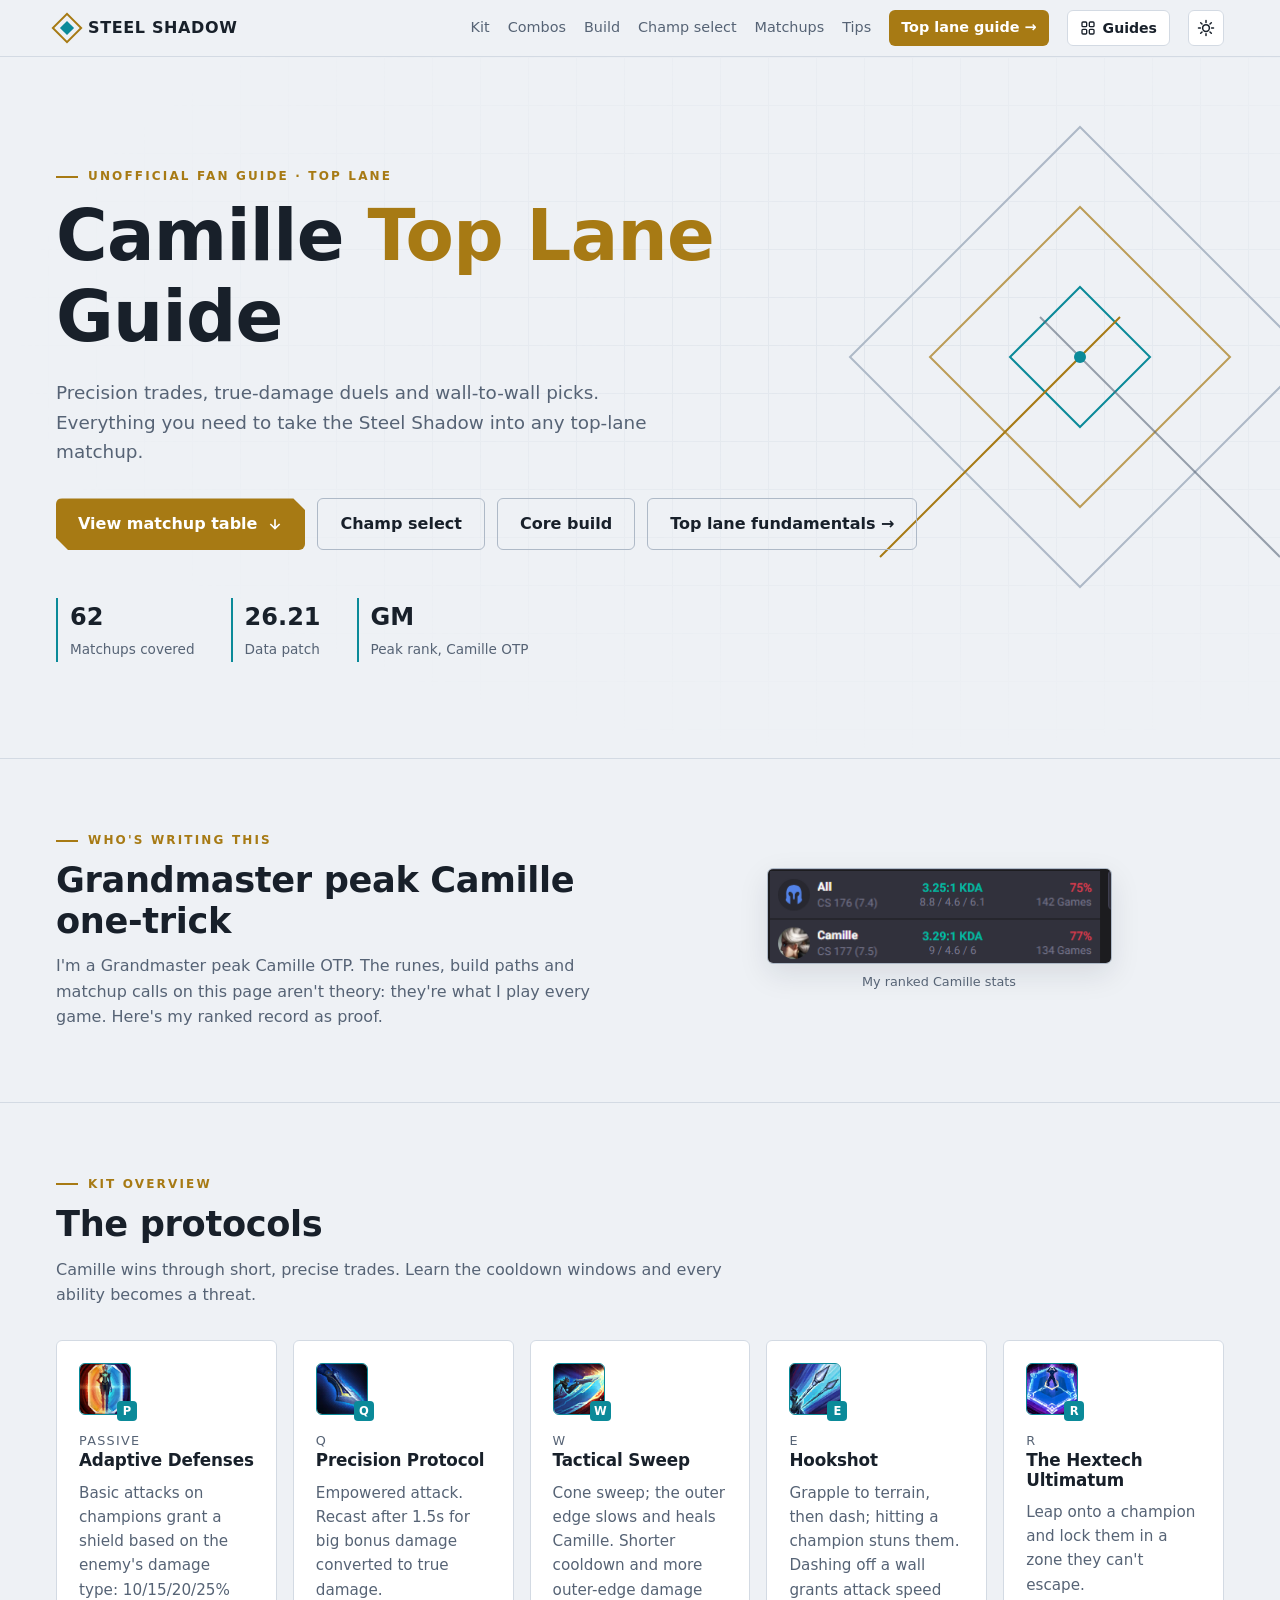
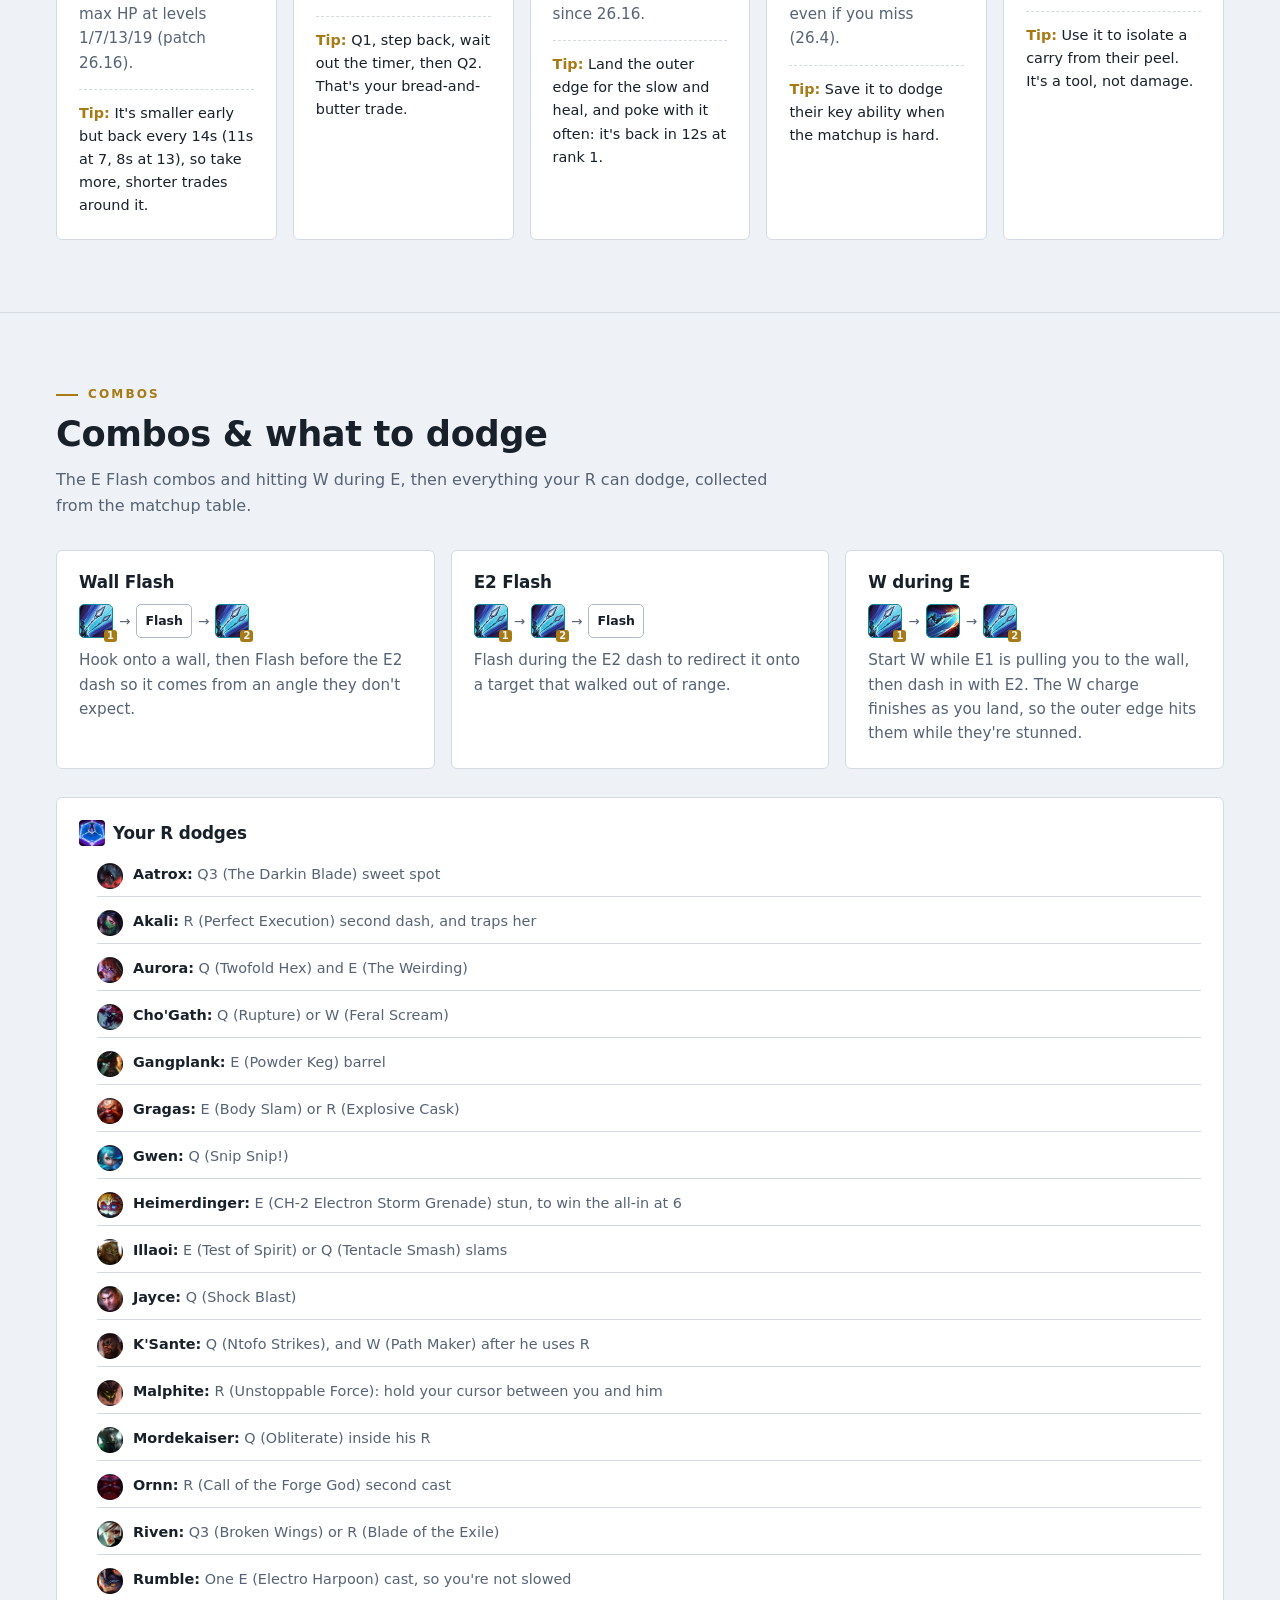
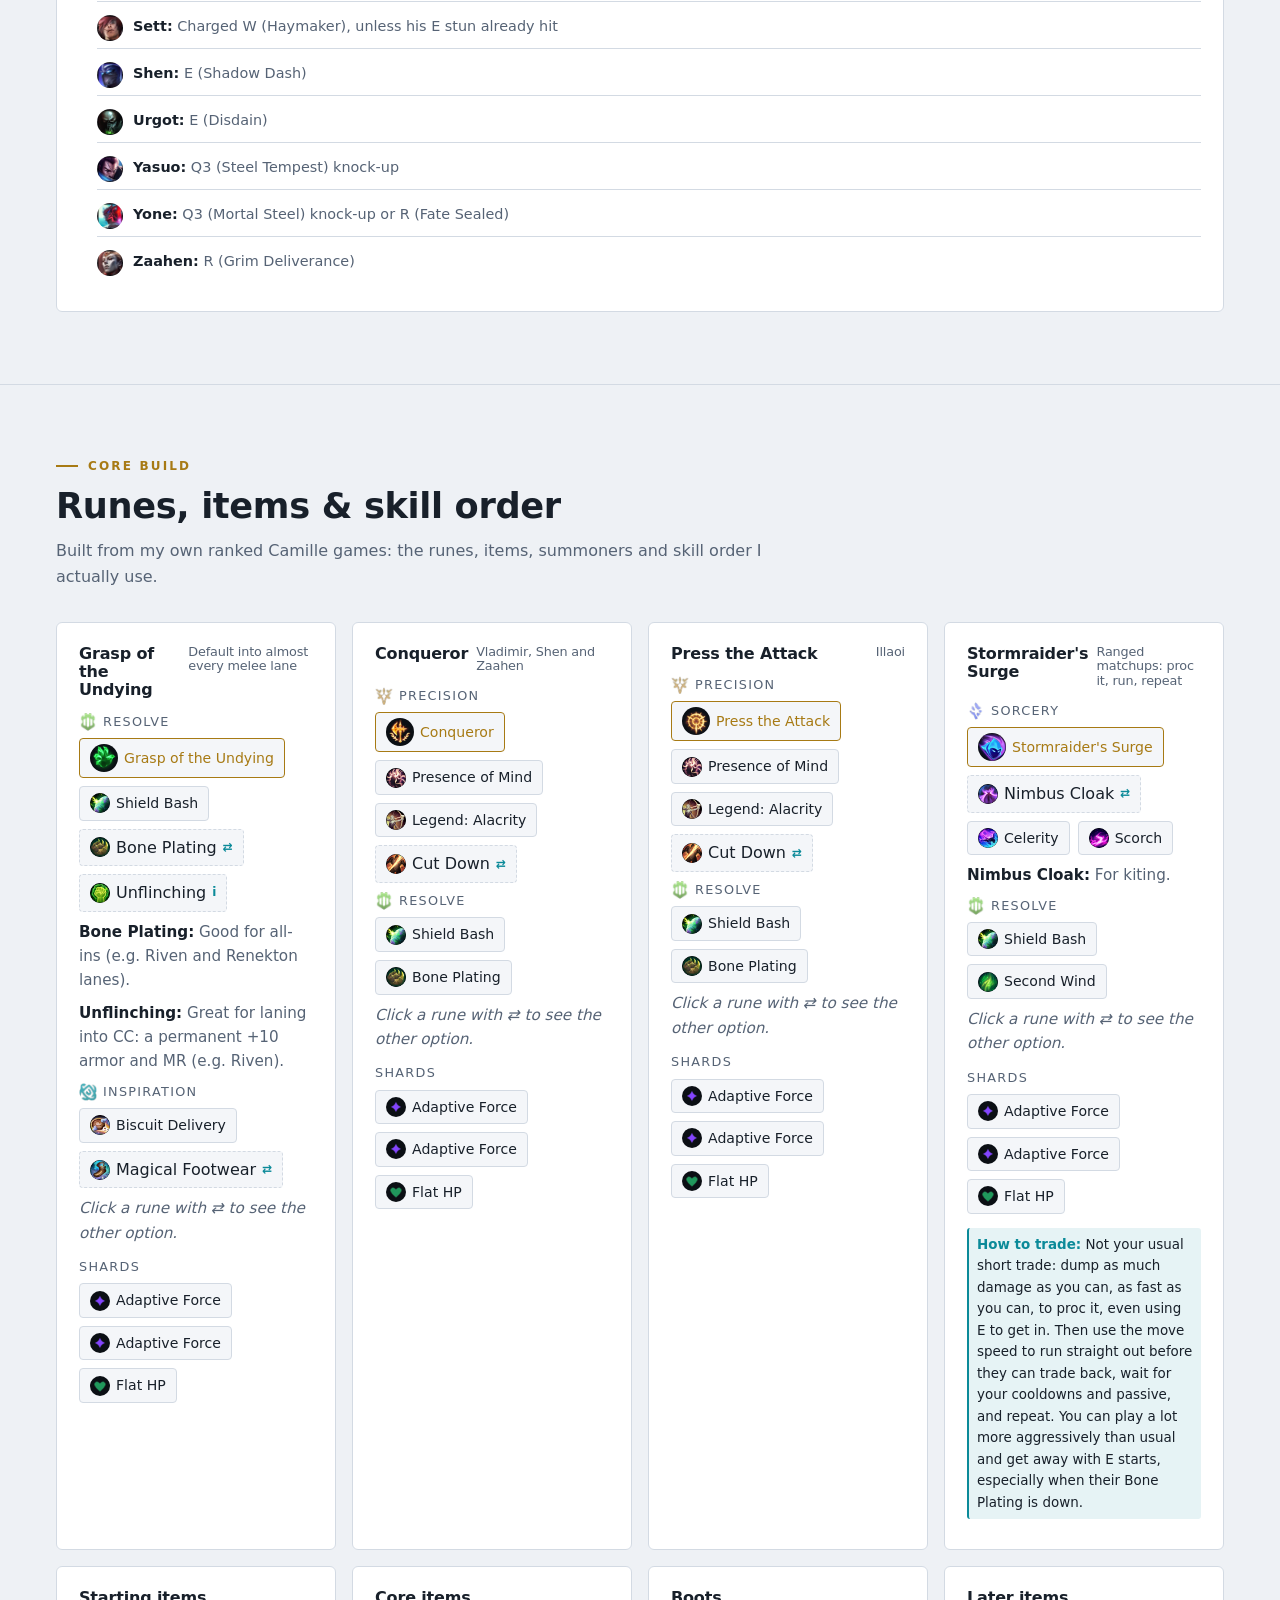
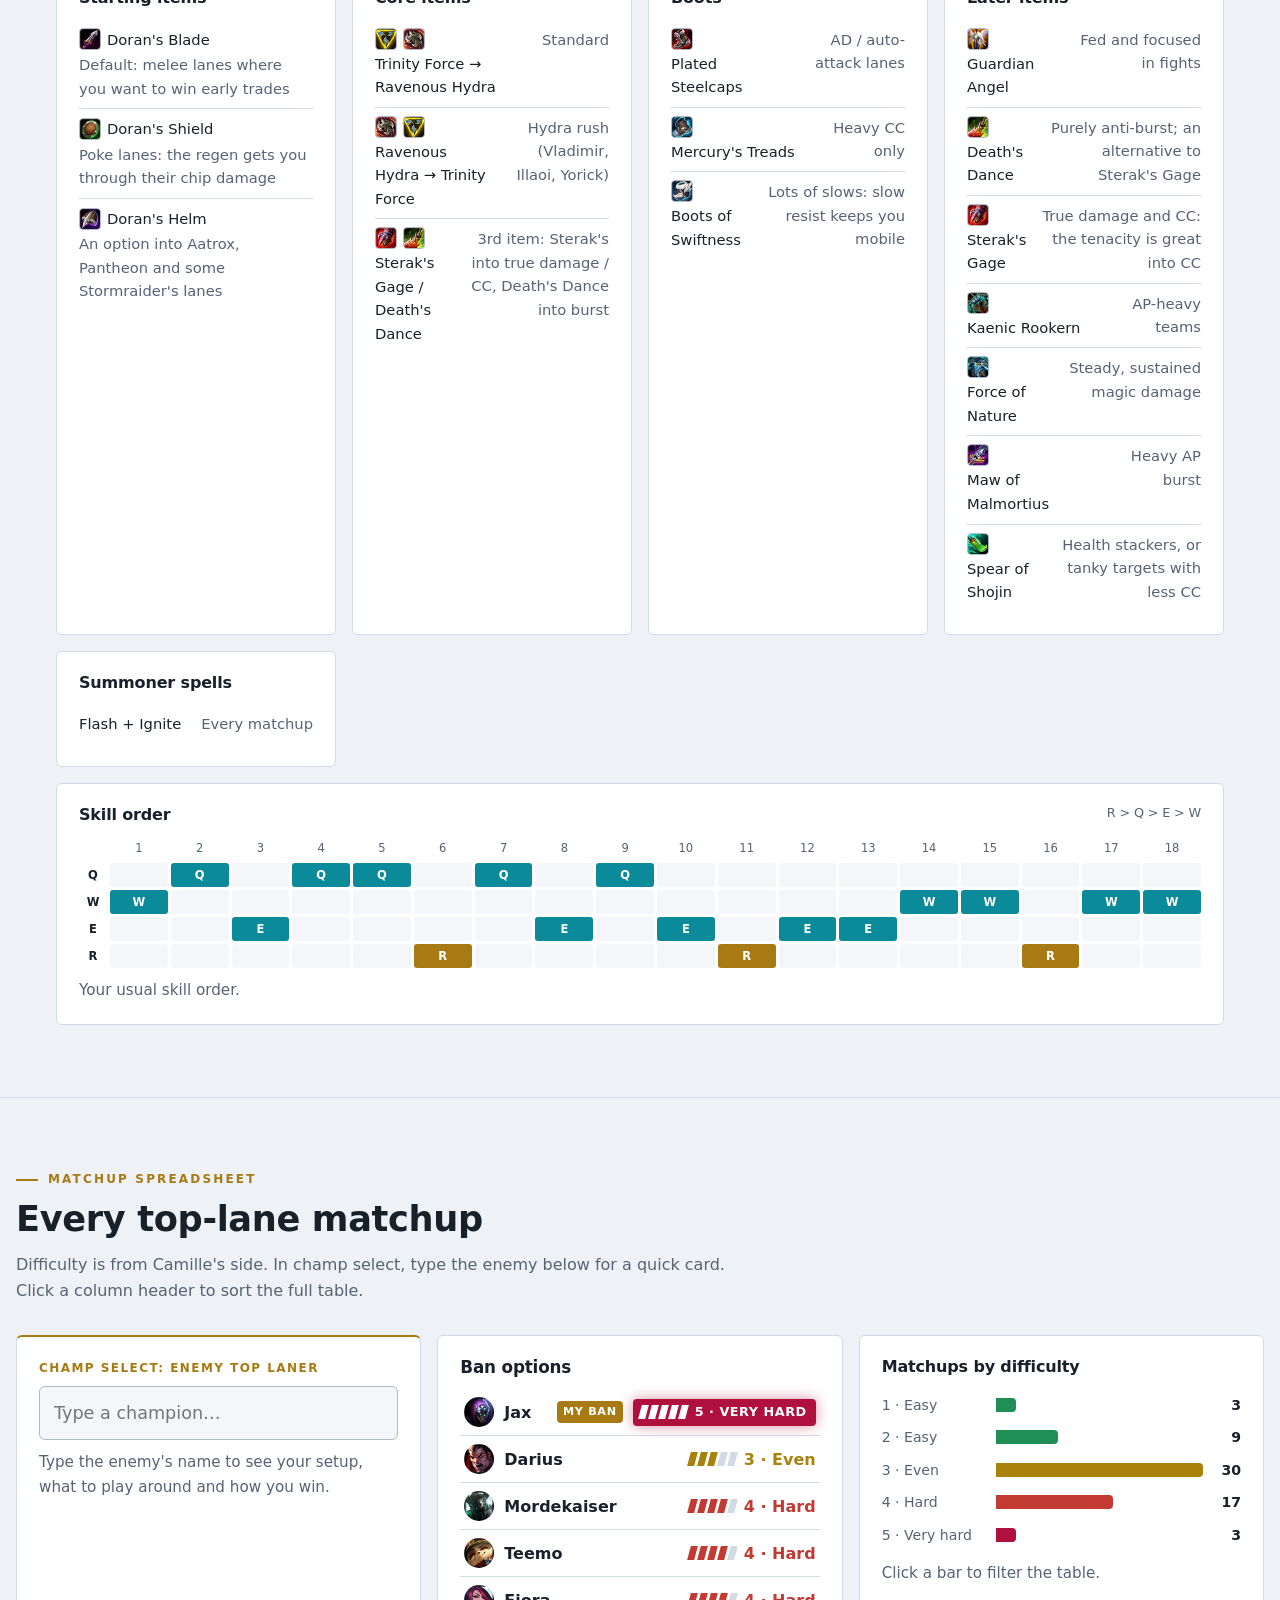
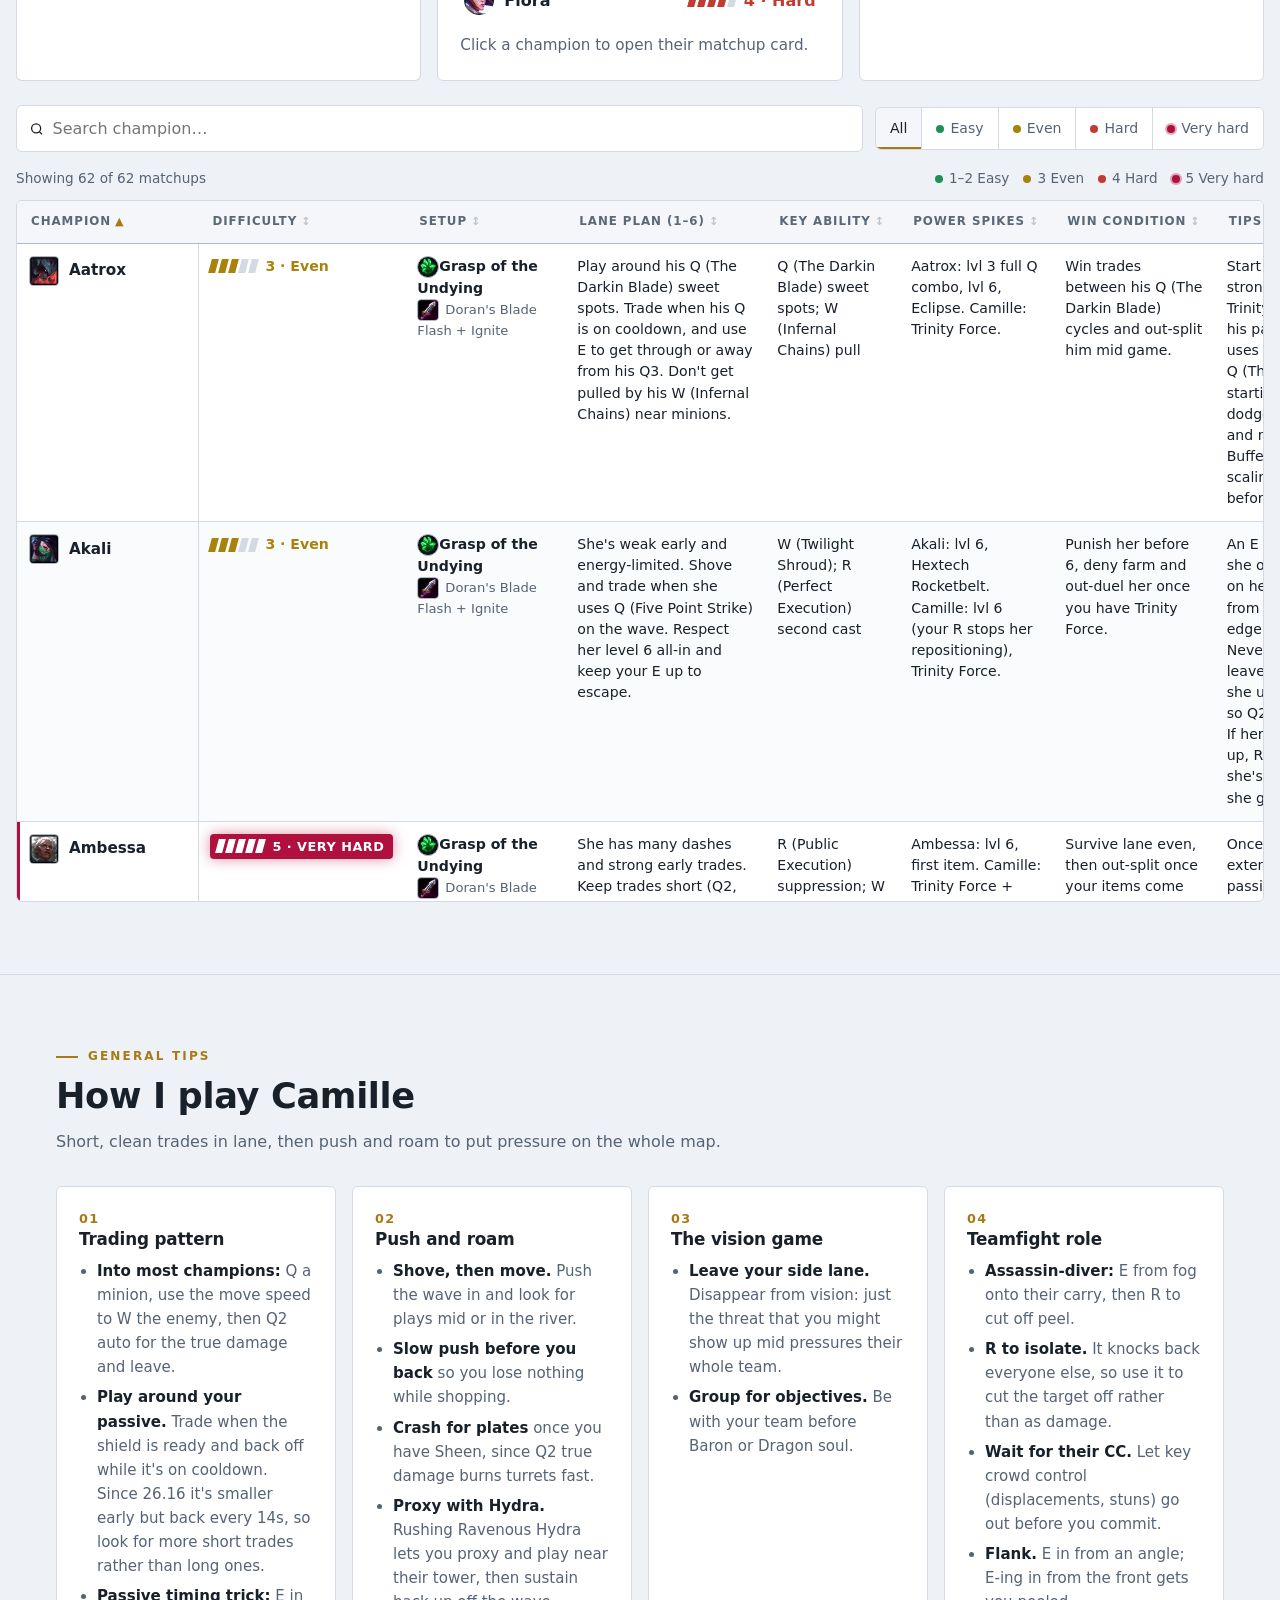
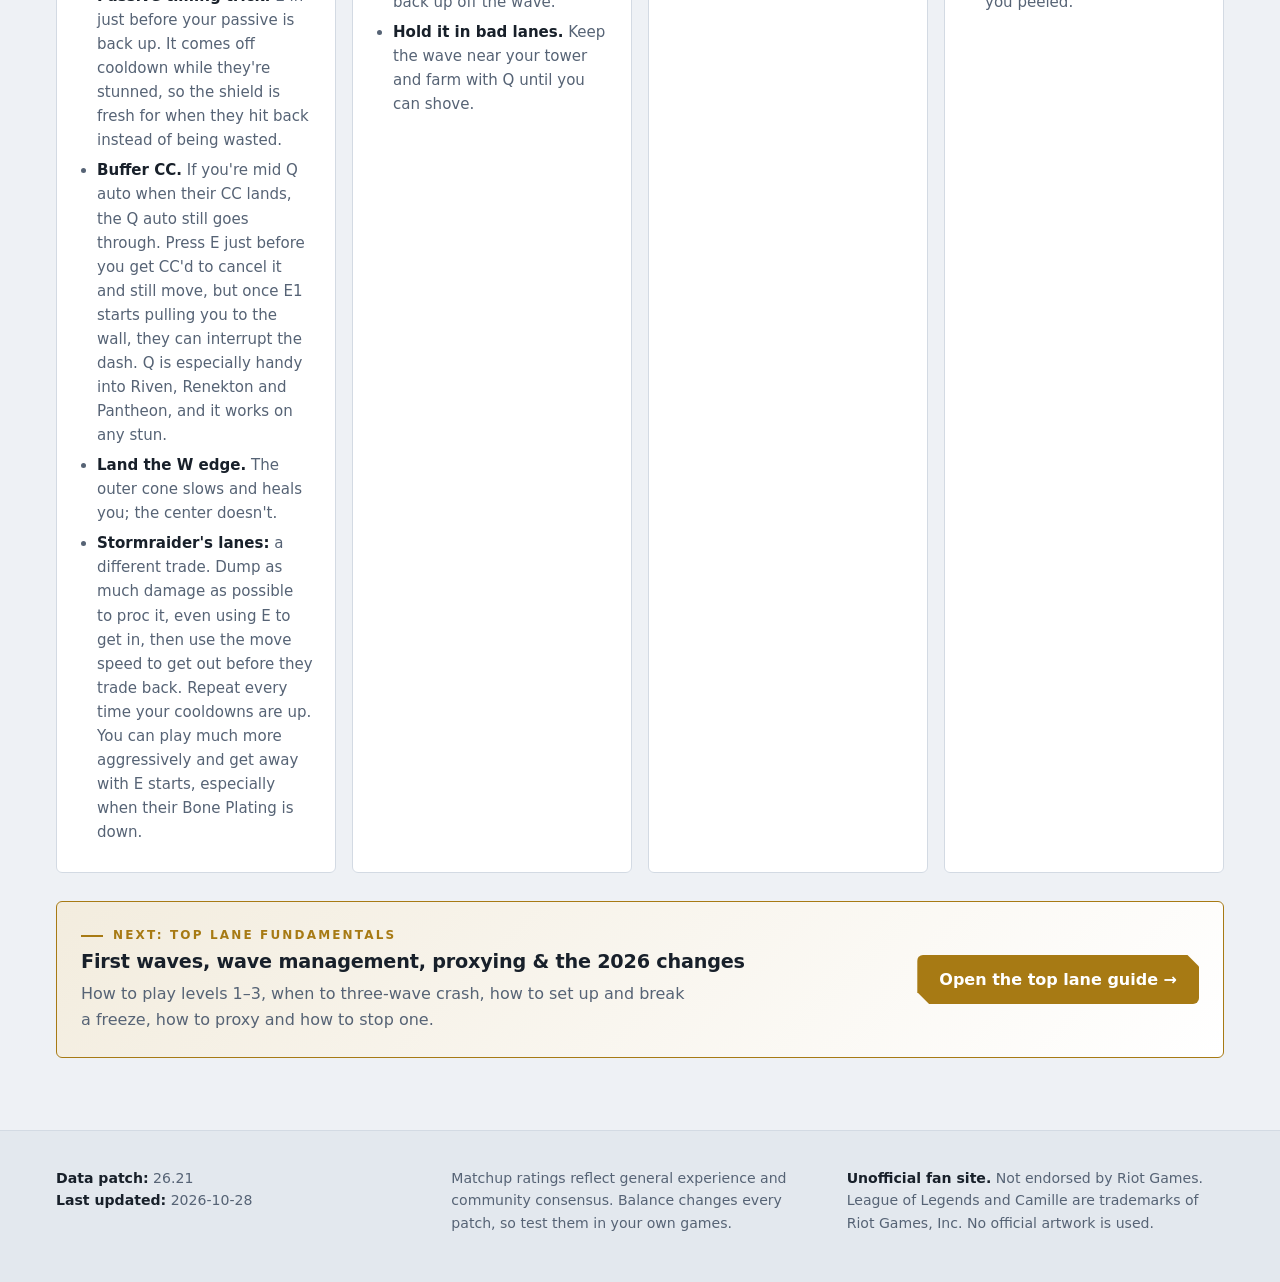
==== index.html @ 26a4e18c "Add files via upload" ====
<!doctype html>
<html lang="en">
<head>
<meta charset="utf-8">
<meta name="viewport" content="width=device-width, initial-scale=1">
<title>Camille Top Guide</title>
<meta name="description" content="A Grandmaster-peak Camille one-trick's top lane guide: runes, build, combos and a searchable sheet of every matchup with setup, lane plan and win condition.">
<meta name="theme-color" content="#0f1419">
<!-- Preview card for links shared on Discord, Reddit, Twitter/X -->
<meta property="og:type" content="website">
<meta property="og:url" content="https://holymolystar.github.io/camille-guide/">
<meta property="og:title" content="Camille Top Lane Guide">
<meta property="og:description" content="Runes, build, combos and every top-lane matchup from a Grandmaster-peak Camille one-trick.">
<meta property="og:image" content="https://holymolystar.github.io/camille-guide/og-image.png">
<meta property="og:image:width" content="1200">
<meta property="og:image:height" content="630">
<meta name="twitter:card" content="summary_large_image">
<meta name="twitter:image" content="https://holymolystar.github.io/camille-guide/og-image.png">
<meta name="twitter:title" content="Camille Top Lane Guide">
<meta name="twitter:description" content="Runes, build, combos and every top-lane matchup from a Grandmaster-peak Camille one-trick.">
<link rel="icon" type="image/svg+xml" href="data:image/svg+xml,%3Csvg xmlns='http://www.w3.org/2000/svg' viewBox='0 0 64 64'%3E%3Crect width='64' height='64' rx='12' fill='%230f1419'/%3E%3Cpolygon points='32,6 58,32 32,58 6,32' fill='none' stroke='%23d8b25a' stroke-width='5'/%3E%3Cpolygon points='32,20 44,32 32,44 20,32' fill='%234fd1e0'/%3E%3C/svg%3E">
<style>
  :root {
    --bg: #0f1419;
    --bg-2: #161d25;
    --surface: #1b232d;
    --surface-2: #222c38;
    --line: #2f3b49;
    --line-strong: #46556a;
    --text: #e6ebf0;
    --text-dim: #9aa7b6;
    --steel: #b9c4d0;
    --accent: #d8b25a;
    --accent-2: #4fd1e0;
    --accent-ink: #11161c;
    --easy: #3fb67a;
    --even: #d9b53c;
    --hard: #e0574f;
    --vhard: #ff2e63;
    --shadow: 0 10px 30px rgba(0,0,0,.35);
    --radius: 6px;
    color-scheme: dark;
  }
  :root[data-theme="light"] {
    --bg: #eef1f5;
    --bg-2: #e3e8ee;
    --surface: #ffffff;
    --surface-2: #f4f6f9;
    --line: #d3dae3;
    --line-strong: #aeb9c7;
    --text: #18202a;
    --text-dim: #566375;
    --steel: #5b6878;
    --accent: #a77a14;
    --accent-2: #0b8a99;
    --accent-ink: #ffffff;
    --easy: #1f8f57;
    --even: #a8820b;
    --hard: #c23a32;
    --vhard: #b0103d;
    --shadow: 0 10px 30px rgba(20,30,45,.10);
    color-scheme: light;
  }
  @media (prefers-color-scheme: light) {
    :root:not([data-theme="dark"]) {
      --bg: #eef1f5; --bg-2: #e3e8ee; --surface: #ffffff; --surface-2: #f4f6f9;
      --line: #d3dae3; --line-strong: #aeb9c7; --text: #18202a; --text-dim: #566375;
      --steel: #5b6878; --accent: #a77a14; --accent-2: #0b8a99; --accent-ink: #ffffff;
      --easy: #1f8f57; --even: #a8820b; --hard: #c23a32; --vhard: #b0103d;
      --shadow: 0 10px 30px rgba(20,30,45,.10);
      color-scheme: light;
    }
  }

  * { box-sizing: border-box; }
  html { scroll-behavior: smooth; }
  body {
    margin: 0;
    background: var(--bg);
    color: var(--text);
    font: 16px/1.6 "Inter", "Segoe UI", system-ui, -apple-system, Roboto, Helvetica, Arial, sans-serif;
    -webkit-font-smoothing: antialiased;
  }
  a { color: var(--accent-2); }
  .wrap { max-width: 1200px; margin: 0 auto; padding: 0 16px; }
  .wrap.wide { max-width: 1480px; }
  section { padding: 72px 0; border-top: 1px solid var(--line); }
  h1, h2, h3 { line-height: 1.15; letter-spacing: -.01em; margin: 0; }
  h2 { font-size: clamp(1.6rem, 3vw, 2.2rem); }
  .eyebrow {
    font-size: .75rem; font-weight: 700; letter-spacing: .18em; text-transform: uppercase;
    color: var(--accent); margin-bottom: 10px; display: flex; align-items: center; gap: 10px;
  }
  .eyebrow::before { content: ""; width: 22px; height: 2px; background: var(--accent); }
  .section-lead { color: var(--text-dim); max-width: 70ch; margin: 12px 0 32px; }

  /* Top bar */
  .topbar {
    position: sticky; top: 0; z-index: 50;
    background: color-mix(in srgb, var(--bg) 85%, transparent);
    backdrop-filter: blur(10px);
    border-bottom: 1px solid var(--line);
  }
  .topbar .wrap { display: flex; align-items: center; justify-content: space-between; height: 56px; gap: 12px; }
  .brand { display: flex; align-items: center; gap: 10px; font-weight: 700; letter-spacing: .04em; color: var(--text); text-decoration: none; }
  .brand-mark { width: 22px; height: 22px; position: relative; }
  .brand-mark::before, .brand-mark::after {
    content: ""; position: absolute; inset: 0; border: 2px solid var(--accent); transform: rotate(45deg);
  }
  .brand-mark::after { inset: 6px; background: var(--accent-2); border: 0; }
  .nav { display: flex; gap: 18px; align-items: center; }
  .nav a { color: var(--text-dim); text-decoration: none; font-size: .9rem; transition: color .2s; }
  .nav a:hover { color: var(--text); }
  .nav a.nav-cta { color: var(--accent-ink); background: var(--accent); font-weight: 700; padding: 6px 12px; border-radius: var(--radius); }
  .nav a.nav-cta:hover { color: var(--accent-ink); filter: brightness(1.08); }
  @media (max-width: 760px) { .nav a.nav-cta { display: inline-block; font-size: .8rem; padding: 5px 10px; } }
  .toplane-banner { margin-top: 28px; display: flex; align-items: center; justify-content: space-between; gap: 20px; flex-wrap: wrap;
    padding: 24px; border: 1px solid var(--accent); border-radius: var(--radius); text-decoration: none; color: var(--text);
    background: linear-gradient(135deg, color-mix(in srgb, var(--accent) 14%, var(--surface)), var(--surface)); }
  .toplane-banner h3 { font-size: 1.2rem; }
  .toplane-banner p { color: var(--text-dim); margin: 8px 0 0; max-width: 60ch; }
  .toplane-banner:hover { box-shadow: var(--shadow); }
  @media (max-width: 760px) { .nav a { display: none; } }
  .icon-btn {
    background: var(--surface); color: var(--text); border: 1px solid var(--line);
    width: 36px; height: 36px; border-radius: var(--radius); cursor: pointer; display: grid; place-items: center;
    transition: border-color .2s, transform .2s;
  }
  .icon-btn:hover { border-color: var(--accent); }

  /* Hero */
  .hero { position: relative; overflow: hidden; padding: 110px 0 96px; border-top: 0; }
  .hero-grid {
    position: absolute; inset: 0; pointer-events: none; opacity: .5;
    background-image:
      linear-gradient(var(--line) 1px, transparent 1px),
      linear-gradient(90deg, var(--line) 1px, transparent 1px);
    background-size: 48px 48px;
    mask-image: radial-gradient(ellipse at 70% 40%, #000 0%, transparent 70%);
    -webkit-mask-image: radial-gradient(ellipse at 70% 40%, #000 0%, transparent 70%);
  }
  .hero-blades { position: absolute; right: -60px; top: 40px; width: 520px; height: 520px; pointer-events: none; }
  @media (max-width: 900px) { .hero-blades { opacity: .25; right: -200px; } }
  .hero h1 { font-size: clamp(2.4rem, 6vw, 4.4rem); font-weight: 800; max-width: 14ch; }
  .hero h1 span { color: var(--accent); }
  .hero p { color: var(--text-dim); font-size: 1.15rem; max-width: 52ch; margin: 20px 0 32px; }
  .btn {
    display: inline-flex; align-items: center; gap: 10px; cursor: pointer;
    background: var(--accent); color: var(--accent-ink); border: 0; font: inherit; font-weight: 700;
    padding: 12px 22px; border-radius: var(--radius); text-decoration: none;
    clip-path: polygon(0 0, calc(100% - 12px) 0, 100% 12px, 100% 100%, 12px 100%, 0 calc(100% - 12px));
    transition: transform .2s, filter .2s;
  }
  .btn:hover { transform: translateY(-2px); filter: brightness(1.08); }
  .btn.ghost {
    background: transparent; color: var(--text); border: 1px solid var(--line-strong); clip-path: none;
  }
  .btn.ghost:hover { border-color: var(--accent-2); color: var(--accent-2); }
  .hero-stats { display: flex; gap: 36px; margin-top: 48px; flex-wrap: wrap; }
  .hero-stats div { border-left: 2px solid var(--accent-2); padding-left: 12px; }
  .hero-stats b { display: block; font-size: 1.5rem; }
  .hero-stats span { color: var(--text-dim); font-size: .85rem; }

  /* Cards */
  .grid { display: grid; gap: 16px; grid-template-columns: repeat(auto-fit, minmax(210px, 1fr)); }
  .card {
    background: var(--surface); border: 1px solid var(--line); border-radius: var(--radius);
    padding: 22px; position: relative; transition: border-color .25s, transform .25s, box-shadow .25s;
  }
  .card::after {
    content: ""; position: absolute; top: -1px; right: -1px; width: 18px; height: 18px;
    border-top: 2px solid var(--accent); border-right: 2px solid var(--accent); opacity: 0; transition: opacity .25s;
  }
  .card:hover { border-color: var(--line-strong); transform: translateY(-3px); box-shadow: var(--shadow); }
  .card:hover::after { opacity: 1; }
  .key {
    width: 40px; height: 40px; display: grid; place-items: center; font-weight: 800; color: var(--accent-2);
    border: 1.5px solid var(--accent-2); transform: rotate(45deg); margin: 6px 0 18px 4px;
  }
  .key span { transform: rotate(-45deg); }
  /* Icons (embedded Data Dragon art) */
  .ability { position: relative; width: 52px; height: 52px; margin: 0 0 16px; }
  .ability img { width: 52px; height: 52px; border-radius: 6px; border: 1.5px solid var(--accent-2); display: block; }
  .ability b {
    position: absolute; right: -6px; bottom: -6px; min-width: 20px; height: 20px; padding: 0 4px;
    display: grid; place-items: center; font-size: .72rem; border-radius: 4px;
    background: var(--accent-2); color: var(--accent-ink);
  }
  .ico { display: inline-block; vertical-align: middle; border-radius: 4px; border: 1px solid var(--line-strong); flex: none; }
  .ico-champ { width: 30px; height: 30px; margin-right: 10px; }
  .ico-item { width: 22px; height: 22px; margin-right: 6px; }
  .champ-name { display: inline-flex; align-items: center; }
  .item-label { display: flex; align-items: center; flex-wrap: wrap; gap: 2px 0; }
  .card h3 { font-size: 1.05rem; }
  .card .sub { color: var(--text-dim); font-size: .8rem; text-transform: uppercase; letter-spacing: .1em; }
  .card p { color: var(--text-dim); margin: 10px 0 0; font-size: .95rem; }
  .card .tip { margin-top: 14px; padding-top: 12px; border-top: 1px dashed var(--line); font-size: .9rem; color: var(--text); }
  .card .tip b { color: var(--accent); }

  /* Build */
  .build-grid { display: grid; gap: 16px; grid-template-columns: repeat(auto-fit, minmax(280px, 1fr)); }
  .build-card h3 { font-size: 1rem; margin-bottom: 12px; display: flex; justify-content: space-between; gap: 8px; }
  .build-card h3 small { color: var(--text-dim); font-weight: 500; font-size: .8rem; }
  .chips { display: flex; flex-wrap: wrap; gap: 8px; }
  .chip {
    background: var(--surface-2); border: 1px solid var(--line); padding: 5px 10px; border-radius: 4px; font-size: .88rem;
  }
  .chip.primary { border-color: var(--accent); color: var(--accent); }
  b.ks { display: inline-flex; align-items: center; gap: 6px; }
  .ico-rune { width: 22px; height: 22px; border-radius: 50%; background: #0b0f14; flex: none; }
  .rune-chip { display: inline-flex; align-items: center; gap: 6px; }
  button.rune-chip { font: inherit; color: inherit; cursor: pointer; border-style: dashed; }
  button.rune-chip:hover, button.rune-chip:focus-visible { border-color: var(--accent-2); }
  button.rune-chip.swapped { border-style: solid; border-color: var(--accent-2); color: var(--accent-2); }
  .rune-chip .swap { font-size: .75rem; color: var(--accent-2); font-weight: 800; }
  .rune-note { margin: 0 0 8px !important; font-size: .85rem; color: var(--text-dim); }
  .rune-note b { color: var(--text); }
  .rune-hint { margin: 0 0 12px !important; font-size: .78rem; color: var(--text-dim); font-style: italic; }
  .rune-chip img { width: 20px; height: 20px; border-radius: 50%; background: #0b0f14; }
  .rune-chip.primary img { width: 28px; height: 28px; }
  .card .sub.tree { display: flex; align-items: center; gap: 6px; }
  .card .sub.tree img { width: 18px; height: 18px; }
  .list { margin: 0; padding: 0; list-style: none; }
  .list li { padding: 8px 0; border-bottom: 1px solid var(--line); display: flex; justify-content: space-between; gap: 12px; font-size: .92rem; }
  .list li:last-child { border-bottom: 0; }
  .list.stack li { flex-direction: column; gap: 2px; }
  .list.stack li span { text-align: left; }
  .list li span { color: var(--text-dim); text-align: right; }
  .skill-order { display: grid; grid-template-columns: 28px repeat(18, minmax(18px, 1fr)); gap: 3px; font-size: .72rem; overflow-x: auto; }
  .skill-order div { height: 24px; display: grid; place-items: center; border-radius: 3px; background: var(--surface-2); color: var(--text-dim); }
  .skill-order .lbl { background: transparent; color: var(--text); font-weight: 700; }
  .skill-order .on { background: var(--accent-2); color: var(--accent-ink); font-weight: 700; }
  .skill-order .on.r { background: var(--accent); }
  .skill-order .lvl { background: transparent; }
  .note { font-size: .85rem; color: var(--text-dim); margin-top: 12px; }
  .about { display: grid; gap: 28px; grid-template-columns: repeat(auto-fit, minmax(300px, 1fr)); align-items: center; }
  .proof { margin: 0; justify-self: center; max-width: 100%; }
  .proof img {
    display: block; max-width: 100%; height: auto; border-radius: var(--radius);
    border: 1px solid var(--line-strong); box-shadow: var(--shadow);
  }
  .proof figcaption { margin-top: 8px; font-size: .8rem; color: var(--text-dim); text-align: center; }
  /* Matchup table */
  .toolbar { display: flex; flex-wrap: wrap; gap: 12px; align-items: center; margin-bottom: 16px; }
  .search {
    flex: 1 1 240px; display: flex; align-items: center; gap: 8px;
    background: var(--surface); border: 1px solid var(--line); border-radius: var(--radius); padding: 0 12px;
    transition: border-color .2s;
  }
  .search:focus-within { border-color: var(--accent-2); }
  .search input { background: transparent; border: 0; outline: 0; color: var(--text); font: inherit; padding: 10px 0; width: 100%; }
  .seg { display: flex; border: 1px solid var(--line); border-radius: var(--radius); overflow: hidden; flex-wrap: wrap; }
  .seg button {
    background: var(--surface); color: var(--text-dim); border: 0; border-right: 1px solid var(--line);
    padding: 9px 14px; font: inherit; font-size: .88rem; cursor: pointer; transition: background .2s, color .2s;
    display: flex; align-items: center; gap: 6px;
  }
  .seg button:last-child { border-right: 0; }
  .seg button:hover { color: var(--text); }
  .seg button[aria-pressed="true"] { background: var(--surface-2); color: var(--text); box-shadow: inset 0 -2px 0 var(--accent); }
  .dot { width: 8px; height: 8px; border-radius: 50%; display: inline-block; }
  .dot.easy { background: var(--easy); } .dot.even { background: var(--even); } .dot.hard { background: var(--hard); }
  .dot.vhard { background: var(--vhard); box-shadow: 0 0 0 2px color-mix(in srgb, var(--vhard) 35%, transparent); }
  .meta-row { display: flex; justify-content: space-between; align-items: center; flex-wrap: wrap; gap: 8px; font-size: .85rem; color: var(--text-dim); margin-bottom: 10px; }
  .legend { display: flex; gap: 14px; flex-wrap: wrap; align-items: center; }
  .legend span { display: inline-flex; align-items: center; gap: 6px; }

  .table-wrap {
    border: 1px solid var(--line); border-radius: var(--radius); background: var(--surface);
    overflow: auto; max-height: 78vh; -webkit-overflow-scrolling: touch;
  }
  table { border-collapse: separate; border-spacing: 0; width: 100%; min-width: 1180px; font-size: .88rem; line-height: 1.5; }
  thead th {
    position: sticky; top: 0; z-index: 3; background: var(--surface-2); text-align: left;
    font-size: .74rem; letter-spacing: .08em; text-transform: uppercase; color: var(--steel);
    padding: 12px 14px; border-bottom: 1px solid var(--line-strong); white-space: nowrap; cursor: pointer; user-select: none;
  }
  thead th:hover { color: var(--text); }
  thead th .arrow { opacity: .35; margin-left: 4px; font-size: .7rem; }
  thead th[aria-sort="ascending"] .arrow, thead th[aria-sort="descending"] .arrow { opacity: 1; color: var(--accent); }
  thead th:first-child, tbody td:first-child { position: sticky; left: 0; }
  thead th:first-child { z-index: 4; }
  tbody td:first-child { background: var(--surface); z-index: 1; box-shadow: 1px 0 0 var(--line); }
  tbody td { padding: 12px 12px; border-bottom: 1px solid var(--line); vertical-align: top; }
  tbody tr.row { transition: background .15s; }
  tbody tr.row:hover td { background: var(--surface-2); }
  tbody tr.row:nth-child(even) td { background: color-mix(in srgb, var(--surface-2) 45%, var(--surface)); }
  tbody tr.row:nth-child(even):hover td { background: var(--surface-2); }
  .col-champ { min-width: 110px; font-weight: 700; white-space: nowrap; font-size: .95rem; }
  .col-wide { min-width: 200px; }
  .col-mid { min-width: 120px; }
  .col-narrow { white-space: nowrap; }
  .col-setup { min-width: 160px; }
  .col-tips { min-width: 290px; }
  .setup b { display: block; color: var(--text); }
  .setup span { display: block; color: var(--text-dim); font-size: .82rem; }
  .storm-plan {
    margin-bottom: 8px; padding: 6px 8px; border-left: 2px solid var(--accent-2); border-radius: 3px;
    background: color-mix(in srgb, var(--accent-2) 10%, transparent); font-size: .84rem;
  }
  .storm-plan b { color: var(--accent-2); }

  /* Champ-select quick view + difficulty chart */
  .quick-grid { display: grid; gap: 16px; grid-template-columns: repeat(auto-fit, minmax(300px, 1fr)); margin-bottom: 24px; }
  .quick { border-top: 2px solid var(--accent); scroll-margin-top: 72px; }
  .quick-label { display: block; font-size: .75rem; font-weight: 700; letter-spacing: .12em; text-transform: uppercase; color: var(--accent); margin-bottom: 8px; }
  .quick-input {
    width: 100%; font: inherit; font-size: 1.1rem; padding: 12px 14px; border-radius: var(--radius);
    background: var(--surface-2); color: var(--text); border: 1px solid var(--line-strong);
  }
  .quick-input:focus { outline: none; border-color: var(--accent-2); }
  .qempty { color: var(--text-dim); font-size: .92rem; margin: 14px 0 0; }
  .ban-list { list-style: none; margin: 12px 0 0; padding: 0; }
  .ban-list li + li { border-top: 1px solid var(--line); }
  .ban-list button { all: unset; box-sizing: border-box; width: 100%; display: flex; align-items: center; gap: 10px; padding: 8px 4px; cursor: pointer; border-radius: 6px; }
  .ban-list button:hover, .ban-list button:focus-visible { background: var(--surface-2); }
  .ban-list img { width: 30px; height: 30px; border-radius: 50%; }
  .ban-list .ban-name { font-weight: 700; flex: 1; }
  .ban-list .my-ban { font-size: .7rem; font-weight: 800; letter-spacing: .06em; text-transform: uppercase; color: var(--accent-ink); background: var(--accent); border-radius: 4px; padding: 2px 6px; }
  .qcard { margin-top: 16px; }
  .qhead { display: flex; align-items: center; gap: 14px; margin-bottom: 14px; }
  .qhead img { width: 56px; height: 56px; border-radius: 6px; border: 1px solid var(--line-strong); }
  .qhead h3 { font-size: 1.3rem; margin-bottom: 6px; }
  .qcard dl { margin: 0; display: grid; gap: 12px; }
  .qcard dt { font-size: .7rem; font-weight: 700; letter-spacing: .12em; text-transform: uppercase; color: var(--accent-2); margin-bottom: 2px; }
  .qcard dd { margin: 0; font-size: .98rem; }
  .qcard .setup-line { display: flex; flex-wrap: wrap; align-items: center; gap: 4px 10px; }
  .qmore { margin-top: 14px; display: flex; flex-wrap: wrap; gap: 8px; align-items: center; font-size: .85rem; color: var(--text-dim); }
  .linkbtn {
    background: none; border: 1px solid var(--line-strong); color: var(--text); font: inherit; font-size: .85rem;
    padding: 5px 10px; border-radius: var(--radius); cursor: pointer;
  }
  .linkbtn:hover { border-color: var(--accent-2); color: var(--accent-2); }
  .diff-chart h3 { font-size: 1rem; margin-bottom: 12px; }
  .bar-row {
    display: grid; grid-template-columns: 104px 1fr 28px; align-items: center; gap: 10px; width: 100%;
    background: none; border: 0; padding: 5px 0; color: var(--text); font: inherit; font-size: .88rem; cursor: pointer; text-align: left;
  }
  .bar-track { height: 14px; display: block; }
  .bar { display: block; height: 100%; min-width: 4px; border-radius: 0 4px 4px 0; transition: filter .15s; }
  .bar.easy { background: var(--easy); } .bar.even { background: var(--even); } .bar.hard { background: var(--hard); } .bar.vhard { background: var(--vhard); }
  .bar-val { font-weight: 700; text-align: right; color: var(--text); }
  .bar-label { color: var(--text-dim); white-space: nowrap; }
  .bar-row:hover .bar, .bar-row:focus-visible .bar { filter: brightness(1.15); }
  .bar-row:hover .bar-label { color: var(--text); }
  .bar-row[aria-pressed="true"] .bar-label { color: var(--text); font-weight: 700; }
  .diff { display: inline-flex; align-items: center; gap: 8px; font-weight: 700; white-space: nowrap; }
  .pips { display: inline-flex; gap: 3px; }
  .pips i { width: 7px; height: 14px; background: var(--line); transform: skewX(-15deg); }
  .diff.easy { color: var(--easy); } .diff.even { color: var(--even); } .diff.hard { color: var(--hard); }
  .diff.easy .pips i.f { background: var(--easy); }
  .diff.even .pips i.f { background: var(--even); }
  .diff.hard .pips i.f { background: var(--hard); }
  /* 5 = very hard: solid badge so it reads differently from 4 at a glance */
  .diff.vhard {
    color: #fff; background: var(--vhard); padding: 3px 9px 3px 7px; border-radius: 4px;
    text-transform: uppercase; letter-spacing: .04em; font-size: .8rem;
    box-shadow: 0 0 14px color-mix(in srgb, var(--vhard) 45%, transparent);
  }
  .diff.vhard .pips i { background: rgba(255,255,255,.3); }
  .diff.vhard .pips i.f { background: #fff; }
  tbody tr.row.vhard td:first-child { box-shadow: inset 3px 0 0 var(--vhard), 1px 0 0 var(--line); }
  .empty { padding: 40px; text-align: center; color: var(--text-dim); }

  /* Personal stats */

  /* Tips */
  .tips { display: grid; gap: 16px; grid-template-columns: repeat(auto-fit, minmax(260px, 1fr)); }
  .tips ul { margin: 10px 0 0; padding-left: 18px; color: var(--text-dim); font-size: .94rem; }
  .tips li { margin-bottom: 6px; }
  .tips li b { color: var(--text); }
  .tips .num { font-size: .8rem; font-weight: 800; color: var(--accent); letter-spacing: .1em; }

  /* Combos & dodges */
  .combo-seq { display: flex; flex-wrap: wrap; align-items: center; gap: 6px; margin: 12px 0 4px; }
  .combo-seq img { width: 34px; height: 34px; border-radius: 5px; border: 1.5px solid var(--accent-2); display: block; }
  .combo-seq .step { position: relative; }
  .combo-seq .step b { position: absolute; right: -4px; bottom: -4px; font-size: .62rem; background: var(--accent); color: var(--bg); border-radius: 3px; padding: 0 3px; line-height: 1.3; }
  .combo-seq .step-txt { border: 1px solid var(--line-strong); border-radius: 5px; padding: 6px 8px; font-size: .78rem; font-weight: 700; }
  .combo-seq .arr { color: var(--text-dim); font-size: .85rem; }
  .dodge-grid { margin-top: 28px; }
  .dodge-list { margin: 10px 0 0; padding: 0; list-style: none; }
  .dodge-list li { display: flex; gap: 10px; align-items: flex-start; padding: 7px 0; border-bottom: 1px solid var(--line); font-size: .9rem; color: var(--text-dim); }
  .dodge-list li:last-child { border-bottom: 0; }
  .dodge-list li img { width: 26px; height: 26px; border-radius: 50%; flex: none; }
  .dodge-list li b { color: var(--text); }
  footer { border-top: 1px solid var(--line); padding: 36px 0 48px; color: var(--text-dim); font-size: .88rem; background: var(--bg-2); }
  footer .wrap { display: grid; gap: 18px; grid-template-columns: repeat(auto-fit, minmax(240px, 1fr)); }
  footer b { color: var(--text); }

  @media (prefers-reduced-motion: reduce) {
    *, *::before, *::after { transition: none !important; scroll-behavior: auto !important; }
  }
  /* GUIDE_MENU_CSS_START */
  .guides { position: relative; }
  .guides summary { list-style: none; cursor: pointer; display: flex; align-items: center; gap: 7px; height: 36px; padding: 0 12px;
    border: 1px solid var(--line); border-radius: var(--radius); background: var(--surface); color: var(--text); font-size: .88rem; font-weight: 600; }
  .guides summary::-webkit-details-marker { display: none; }
  .guides summary:hover, .guides[open] summary { border-color: var(--accent); }
  .guides-menu { position: absolute; right: 0; top: calc(100% + 8px); min-width: 190px; padding: 6px; z-index: 60;
    background: var(--surface); border: 1px solid var(--line-strong, var(--line)); border-radius: var(--radius); box-shadow: 0 12px 30px rgba(0,0,0,.3); }
  .nav .guides-menu a { display: flex; align-items: center; gap: 10px; padding: 8px 10px; border-radius: 6px; color: var(--text); font-size: .9rem; }
  .nav .guides-menu a:hover { background: var(--surface-2); color: var(--text); }
  .nav .guides-menu a::before { content: ""; width: 8px; height: 8px; border-radius: 50%; background: var(--dot, var(--text-dim)); }
  .nav .guides-menu a[aria-current] { color: var(--accent); font-weight: 700; }
  .guides-menu hr { border: 0; border-top: 1px solid var(--line); margin: 4px 2px; }
  @media (max-width: 760px) { .nav { gap: 10px; } .guides summary { padding: 0 10px; } .guides summary span { display: none; } }
  /* On phones the hero already links to the top lane page, so free up the bar */
  @media (max-width: 480px) { .topbar .nav a.nav-cta { display: none; } .brand { white-space: nowrap; } }
  /* GUIDE_MENU_CSS_END */
</style>
</head>
<body>

<header class="topbar">
  <div class="wrap">
    <a class="brand" href="#top"><span class="brand-mark" aria-hidden="true"></span> STEEL SHADOW</a>
    <nav class="nav">
      <a href="#kit">Kit</a>
      <a href="#combos">Combos</a>
      <a href="#build">Build</a>
      <a href="#quick">Champ select</a>
      <a href="#matchups">Matchups</a>
      <a href="#tips">Tips</a>
      <a class="nav-cta" href="top-lane.html">Top lane guide →</a>
      <!-- GUIDE_MENU_START -->
      <details class="guides" id="guideMenu">
        <summary title="Switch guide"><svg width="16" height="16" viewBox="0 0 24 24" fill="none" stroke="currentColor" stroke-width="2"><rect x="3" y="3" width="7" height="7" rx="1.5"/><rect x="14" y="3" width="7" height="7" rx="1.5"/><rect x="3" y="14" width="7" height="7" rx="1.5"/><rect x="14" y="14" width="7" height="7" rx="1.5"/></svg><span>Guides</span></summary>
        <div class="guides-menu">
          <a href="https://holymolystar.github.io/">All guides</a>
          <hr>
          <a href="https://holymolystar.github.io/camille-guide/" style="--dot:#d8b25a" aria-current="page">Camille</a>
          <a href="https://holymolystar.github.io/riven-guide/" style="--dot:#45e0a0">Riven</a>
          <a href="https://holymolystar.github.io/gwen-guide/" style="--dot:#7fb2ff">Gwen</a>
        </div>
      </details>
      <script>document.addEventListener("click", e => { const d = document.getElementById("guideMenu"); if (d.open && !d.contains(e.target)) d.open = false; });</script>
      <!-- GUIDE_MENU_END -->
      <button class="icon-btn" id="themeToggle" type="button" aria-label="Toggle light and dark mode" title="Toggle theme">
        <svg width="18" height="18" viewBox="0 0 24 24" fill="none" stroke="currentColor" stroke-width="2" stroke-linecap="round"><circle cx="12" cy="12" r="4.5"/><path d="M12 2v2.5M12 19.5V22M2 12h2.5M19.5 12H22M4.9 4.9l1.8 1.8M17.3 17.3l1.8 1.8M4.9 19.1l1.8-1.8M17.3 6.7l1.8-1.8"/></svg>
      </button>
    </nav>
  </div>
</header>

<main id="top">
  <!-- HERO -->
  <section class="hero">
    <div class="hero-grid" aria-hidden="true"></div>
    <svg class="hero-blades" viewBox="0 0 520 520" aria-hidden="true">
      <g fill="none" stroke-width="2">
        <polygon points="260,30 490,260 260,490 30,260" stroke="var(--line-strong)"/>
        <polygon points="260,110 410,260 260,410 110,260" stroke="var(--accent)" opacity=".7"/>
        <polygon points="260,190 330,260 260,330 190,260" stroke="var(--accent-2)"/>
        <line x1="60" y1="460" x2="300" y2="220" stroke="var(--accent)"/>
        <line x1="460" y1="460" x2="220" y2="220" stroke="var(--steel)" opacity=".6"/>
        <circle cx="260" cy="260" r="6" fill="var(--accent-2)" stroke="none"/>
      </g>
    </svg>
    <div class="wrap" style="position:relative">
      <div class="eyebrow">Unofficial fan guide · Top lane</div>
      <h1>Camille <span>Top Lane</span> Guide</h1>
      <p>Precision trades, true-damage duels and wall-to-wall picks. Everything you need to take the Steel Shadow into any top-lane matchup.</p>
      <div style="display:flex;gap:12px;flex-wrap:wrap">
        <a class="btn" href="#matchups">View matchup table
          <svg width="16" height="16" viewBox="0 0 24 24" fill="none" stroke="currentColor" stroke-width="2.5"><path d="M12 5v14M5 12l7 7 7-7"/></svg>
        </a>
        <a class="btn ghost" href="#quick">Champ select</a>
        <a class="btn ghost" href="#build">Core build</a>
        <a class="btn ghost" href="top-lane.html">Top lane fundamentals →</a>
      </div>
      <div class="hero-stats">
        <div><b id="statCount">0</b><span>Matchups covered</span></div>
        <div><b id="statPatch">-</b><span>Data patch</span></div>
        <div><b>GM</b><span>Peak rank, Camille OTP</span></div>
      </div>
    </div>
  </section>

  <!-- ABOUT -->
  <section id="about">
    <div class="wrap about">
      <div>
        <div class="eyebrow">Who's writing this</div>
        <h2>Grandmaster peak Camille one-trick</h2>
        <p class="section-lead" style="margin-bottom:0">I'm a Grandmaster peak Camille OTP. The runes, build paths and matchup calls on this page aren't theory: they're what I play every game. Here's my ranked record as proof.</p>
      </div>
      <figure class="proof">
        <img src="[data-uri]" width="345" height="95" alt="Ranked stats screenshot: Camille 3.29 KDA and 77% win rate over 134 games; all champions 3.25 KDA and 75% win rate over 142 games.">
        <figcaption>My ranked Camille stats</figcaption>
      </figure>
    </div>
  </section>

  <!-- KIT -->
  <section id="kit">
    <div class="wrap">
      <div class="eyebrow">Kit overview</div>
      <h2>The protocols</h2>
      <p class="section-lead">Camille wins through short, precise trades. Learn the cooldown windows and every ability becomes a threat.</p>
      <div class="grid" id="kitGrid"></div>
    </div>
  </section>

  <!-- COMBOS & DODGES -->
  <section id="combos">
    <div class="wrap">
      <div class="eyebrow">Combos</div>
      <h2>Combos &amp; what to dodge</h2>
      <p class="section-lead">The E Flash combos and hitting W during E, then everything your R can dodge, collected from the matchup table.</p>
      <div class="tips" id="comboGrid"></div>
      <div class="tips dodge-grid" id="dodgeGrid"></div>
    </div>
  </section>

  <!-- BUILD -->
  <section id="build">
    <div class="wrap">
      <div class="eyebrow">Core build</div>
      <h2>Runes, items &amp; skill order</h2>
      <p class="section-lead" id="buildLead">A standard baseline. Builds shift every patch, so all of this lives in the <code>BUILD</code> object in the script and is quick to edit.</p>
      <div class="build-grid" id="buildGrid"></div>      <div class="card build-card" style="margin-top:16px">
        <h3>Skill order <small id="skillPriority"></small></h3>
        <div class="skill-order" id="skillOrder"></div>
        <p class="note" id="skillNote"></p>
      </div>
    </div>
  </section>

  <!-- MATCHUPS -->
  <section id="matchups">
    <div class="wrap wide">
      <div class="eyebrow">Matchup spreadsheet</div>
      <h2>Every top-lane matchup</h2>
      <p class="section-lead">Difficulty is from Camille's side. In champ select, type the enemy below for a quick card. Click a column header to sort the full table.</p>

      <div class="quick-grid">
        <div class="card quick" id="quick">
          <label class="quick-label" for="quickInput">Champ select: enemy top laner</label>
          <input id="quickInput" class="quick-input" list="champList" placeholder="Type a champion…" autocomplete="off" spellcheck="false">
          <datalist id="champList"></datalist>
          <div id="quickCard" aria-live="polite"></div>
        </div>
        <div class="card bans">
          <h3>Ban options</h3>
          <ul class="ban-list" id="banList"></ul>
          <p class="note">Click a champion to open their matchup card.</p>
        </div>
        <div class="card diff-chart">
          <h3>Matchups by difficulty</h3>
          <div id="diffChart"></div>
          <p class="note">Click a bar to filter the table.</p>
        </div>
      </div>

      <div class="toolbar">
        <label class="search">
          <svg width="16" height="16" viewBox="0 0 24 24" fill="none" stroke="currentColor" stroke-width="2" aria-hidden="true"><circle cx="11" cy="11" r="7"/><path d="M20 20l-4-4"/></svg>
          <input id="search" type="search" placeholder="Search champion…" autocomplete="off" aria-label="Search champion">
        </label>
        <div class="seg" role="group" aria-label="Filter by difficulty" id="diffFilter">
          <button type="button" data-f="all" aria-pressed="true">All</button>
          <button type="button" data-f="easy" aria-pressed="false"><span class="dot easy"></span>Easy</button>
          <button type="button" data-f="even" aria-pressed="false"><span class="dot even"></span>Even</button>
          <button type="button" data-f="hard" aria-pressed="false"><span class="dot hard"></span>Hard</button>
          <button type="button" data-f="vhard" aria-pressed="false"><span class="dot vhard"></span>Very hard</button>
        </div>
      </div>

      <div class="meta-row">
        <span id="resultCount"></span>
        <span class="legend">
          <span><span class="dot easy"></span>1–2 Easy</span>
          <span><span class="dot even"></span>3 Even</span>
          <span><span class="dot hard"></span>4 Hard</span>
          <span><span class="dot vhard"></span>5 Very hard</span>
        </span>
      </div>

      <div class="table-wrap">
        <table id="matchupTable">
          <thead><tr id="headRow"></tr></thead>
          <tbody id="tbody"></tbody>
        </table>
      </div>
    </div>
  </section>

  <!-- TIPS -->
  <section id="tips">
    <div class="wrap">
      <div class="eyebrow">General tips</div>
      <h2>How I play Camille</h2>
      <p class="section-lead">Short, clean trades in lane, then push and roam to put pressure on the whole map.</p>
      <div class="tips">
        <div class="card">
          <div class="num">01</div>
          <h3>Trading pattern</h3>
          <ul>
            <li><b>Into most champions:</b> Q a minion, use the move speed to W the enemy, then Q2 auto for the true damage and leave.</li>
            <li><b>Play around your passive.</b> Trade when the shield is ready and back off while it's on cooldown. Since 26.16 it's smaller early but back every 14s, so look for more short trades rather than long ones.</li>
            <li><b>Passive timing trick:</b> E in just before your passive is back up. It comes off cooldown while they're stunned, so the shield is fresh for when they hit back instead of being wasted.</li>
            <li><b>Buffer CC.</b> If you're mid Q auto when their CC lands, the Q auto still goes through. Press E just before you get CC'd to cancel it and still move, but once E1 starts pulling you to the wall, they can interrupt the dash. Q is especially handy into Riven, Renekton and Pantheon, and it works on any stun.</li>
            <li><b>Land the W edge.</b> The outer cone slows and heals you; the center doesn't.</li>
            <li><b>Stormraider's lanes:</b> a different trade. Dump as much damage as possible to proc it, even using E to get in, then use the move speed to get out before they trade back. Repeat every time your cooldowns are up. You can play much more aggressively and get away with E starts, especially when their Bone Plating is down.</li>
          </ul>
        </div>
        <div class="card">
          <div class="num">02</div>
          <h3>Push and roam</h3>
          <ul>
            <li><b>Shove, then move.</b> Push the wave in and look for plays mid or in the river.</li>
            <li><b>Slow push before you back</b> so you lose nothing while shopping.</li>
            <li><b>Crash for plates</b> once you have Sheen, since Q2 true damage burns turrets fast.</li>
            <li><b>Proxy with Hydra.</b> Rushing Ravenous Hydra lets you proxy and play near their tower, then sustain back up off the wave.</li>
            <li><b>Hold it in bad lanes.</b> Keep the wave near your tower and farm with Q until you can shove.</li>
          </ul>
        </div>
        <div class="card">
          <div class="num">03</div>
          <h3>The vision game</h3>
          <ul>
            <li><b>Leave your side lane.</b> Disappear from vision: just the threat that you might show up mid pressures their whole team.</li>            <li><b>Group for objectives.</b> Be with your team before Baron or Dragon soul.</li>
          </ul>
        </div>
        <div class="card">
          <div class="num">04</div>
          <h3>Teamfight role</h3>
          <ul>
            <li><b>Assassin-diver:</b> E from fog onto their carry, then R to cut off peel.</li>
            <li><b>R to isolate.</b> It knocks back everyone else, so use it to cut the target off rather than as damage.</li>
            <li><b>Wait for their CC.</b> Let key crowd control (displacements, stuns) go out before you commit.</li>
            <li><b>Flank.</b> E in from an angle; E-ing in from the front gets you peeled.</li>
          </ul>
        </div>
      </div>
      <a class="toplane-banner" href="top-lane.html">
        <div>
          <div class="eyebrow" style="margin-bottom:6px">Next: top lane fundamentals</div>
          <h3>First waves, wave management, proxying &amp; the 2026 changes</h3>
          <p>How to play levels 1–3, when to three-wave crash, how to set up and break a freeze, how to proxy and how to stop one.</p>
        </div>
        <span class="btn">Open the top lane guide →</span>
      </a>
    </div>
  </section>
</main>

<footer>
  <div class="wrap">
    <div><b>Data patch:</b> <span id="footPatch"></span><br><b>Last updated:</b> <span id="footUpdated"></span></div>
    <div>Matchup ratings reflect general experience and community consensus. Balance changes every patch, so test them in your own games.</div>
    <div><b>Unofficial fan site.</b> Not endorsed by Riot Games. League of Legends and Camille are trademarks of Riot Games, Inc. No official artwork is used.</div>
  </div>
</footer>

<script>
/* =====================================================================
   EDIT EACH PATCH
   ---------------------------------------------------------------------
   SITE      – patch label + last-updated date (footer & hero)
   BUILD     – runes, items, skill order
   MATCHUPS  – one object per champion. Fields:
     champion     string
     difficulty   1–5 (1–2 easy, 3 even, 4–5 hard), from Camille's side
     keystone     "Grasp of the Undying" | "Conqueror" | …
     start        starting item
     summoner     second summoner (Flash assumed as first)
     lanePlan     levels 1–6 plan
     dodge        key ability to dodge / play around
     spikes       their spikes vs Camille's
     winCondition how Camille wins the game
     notes        extra notes
     lock         fields your match data must not override, e.g. ["keystone"]
   ===================================================================== */
/* Icons (data URIs), written by build-icons.ps1. Don't edit by hand. */
/* ICONS_START */
const ICONS = {"champ":{"Aatrox":"[data-uri]","Akali":"[data-uri]","Ambessa":"[data-uri]","Aurora":"[data-uri]","Cassiopeia":"[data-uri]","Cho\u0027Gath":"[data-uri]","Darius":"[data-uri]","Dr. Mundo":"[data-uri]","Fiora":"[data-uri]","Gangplank":"[data-uri]","Garen":"[data-uri]","Gnar":"[data-uri]","Gragas":"[data-uri]","Gwen":"[data-uri]","Heimerdinger":"[data-uri]","Illaoi":"[data-uri]","Irelia":"[data-uri]","Jax":"[data-uri]","Jayce":"[data-uri]","K\u0027Sante":"[data-uri]","Kayle":"[data-uri]","Kennen":"[data-uri]","Kled":"[data-uri]","Malphite":"[data-uri]","Malzahar":"[data-uri]","Maokai":"[data-uri]","Mordekaiser":"[data-uri]","Nasus":"[data-uri]","Olaf":"[data-uri]","Ornn":"[data-uri]","Pantheon":"[data-uri]","Poppy":"[data-uri]","Quinn":"[data-uri]","Renekton":"[data-uri]","Riven":"[data-uri]","Rumble":"[data-uri]","Ryze":"[data-uri]","Sejuani":"[data-uri]","Sett":"[data-uri]","Shen":"[data-uri]","Shyvana":"[data-uri]","Singed":"[data-uri]","Sion":"[data-uri]","Smolder":"[data-uri]","Swain":"[data-uri]","Sylas":"[data-uri]","Tahm Kench":"[data-uri]","Teemo":"[data-uri]","Trundle":"[data-uri]","Tryndamere":"[data-uri]","Urgot":"[data-uri]","Vayne":"[data-uri]","Vladimir":"[data-uri]","Volibear":"[data-uri]","Warwick":"[data-uri]","Wukong":"[data-uri]","Xin Zhao":"[data-uri]","Yasuo":"[data-uri]","Yone":"[data-uri]","Yorick":"[data-uri]","Zaahen":"[data-uri]","Zac":"[data-uri]"},"ability":{"P":"[data-uri]","Q":"[data-uri]","W":"[data-uri]","E":"[data-uri]","R":"[data-uri]"},"item":{"Boots":"[data-uri]","Cloth Armor":"[data-uri]","Doran\u0027s Shield":"[data-uri]","Doran\u0027s Blade":"[data-uri]","Doran\u0027s Helm":"[data-uri]","Health Potion":"[data-uri]","Control Ward":"[data-uri]","Kaenic Rookern":"[data-uri]","Boots of Swiftness":"[data-uri]","Guardian Angel":"[data-uri]","Plated Steelcaps":"[data-uri]","Sterak\u0027s Gage":"[data-uri]","Sheen":"[data-uri]","Black Cleaver":"[data-uri]","Ravenous Hydra":"[data-uri]","Trinity Force":"[data-uri]","Heartsteel":"[data-uri]","Frozen Heart":"[data-uri]","Mercury\u0027s Treads":"[data-uri]","Nashor\u0027s Tooth":"[data-uri]","Rylai\u0027s Crystal Scepter":"[data-uri]","Randuin\u0027s Omen":"[data-uri]","Hextech Rocketbelt":"[data-uri]","Maw of Malmortius":"[data-uri]","Ionian Boots of Lucidity":"[data-uri]","Spear of Shojin":"[data-uri]","Oracle Lens":"[data-uri]","Force of Nature":"[data-uri]","Riftmaker":"[data-uri]","Death\u0027s Dance":"[data-uri]","Eclipse":"[data-uri]","Serylda\u0027s Grudge":"[data-uri]"},"rune":{"Inspiration":"[data-uri]","Magical Footwear":"[data-uri]","Biscuit Delivery":"[data-uri]","Cosmic Insight":"[data-uri]","Precision":"[data-uri]","Press the Attack":"[data-uri]","Conqueror":"[data-uri]","Presence of Mind":"[data-uri]","Legend: Alacrity":"[data-uri]","Coup de Grace":"[data-uri]","Cut Down":"[data-uri]","Resolve":"[data-uri]","Grasp of the Undying":"[data-uri]","Shield Bash":"[data-uri]","Second Wind":"[data-uri]","Bone Plating":"[data-uri]","Unflinching":"[data-uri]","Sorcery":"[data-uri]","Arcane Comet":"[data-uri]","Stormraider\u0027s Surge":"[data-uri]","Manaflow Band":"[data-uri]","Nimbus Cloak":"[data-uri]","Celerity":"[data-uri]","Scorch":"[data-uri]","Adaptive Force":"[data-uri]","Attack Speed":"[data-uri]","Health":"[data-uri]"}};
/* ICONS_END */

/* Personal data, written by build-from-account.ps1 (null = generic guide). Don't edit by hand. */
/* MY_DATA_START */
const MY_DATA = {"generated":"2026-10-28","patch":"16.21","runePages":[{"keystone":"Grasp of the Undying","primaryTree":"Resolve","primary":["Grasp of the Undying","Shield Bash","Second Wind","Unflinching"],"secondaryTree":"Inspiration","secondary":["Biscuit Delivery","Cosmic Insight"],"shards":["Adaptive Force","Adaptive Force","Health"]},{"keystone":"Conqueror","primaryTree":"Precision","primary":["Conqueror","Presence of Mind","Legend: Alacrity","Cut Down"],"secondaryTree":"Resolve","secondary":["Shield Bash","Bone Plating"],"shards":["Adaptive Force","Adaptive Force","Health"]},{"keystone":"Stormraider\u0027s Surge","primaryTree":"Sorcery","primary":["Stormraider\u0027s Surge","Nimbus Cloak","Celerity","Scorch"],"secondaryTree":"Resolve","secondary":["Shield Bash","Second Wind"],"shards":["Adaptive Force","Adaptive Force","Health"]},{"keystone":"Press the Attack","primaryTree":"Precision","primary":["Press the Attack","Presence of Mind","Legend: Alacrity","Cut Down"],"secondaryTree":"Resolve","secondary":["Shield Bash","Bone Plating"],"shards":["Attack Speed","Adaptive Force","Health"]}],"starting":["Doran\u0027s Blade + Health Potion","Doran\u0027s Shield + Health Potion","Doran\u0027s Blade + Doran\u0027s Shield + Health Potion x2"],"firstItem":["Trinity Force","Ravenous Hydra"],"secondItem":["Ravenous Hydra","Sterak\u0027s Gage"],"thirdItem":["Sterak\u0027s Gage","Death\u0027s Dance"],"boots":["Plated Steelcaps","Mercury\u0027s Treads"],"situational":["Guardian Angel","Death\u0027s Dance","Sterak\u0027s Gage","Kaenic Rookern","Force of Nature","Maw of Malmortius"],"summoners":["Ignite","Teleport"],"skillOrder":["W","Q","E","Q","Q","R","Q","E","Q","E","R","E","E","W","W","R","W","W"],"byOpponent":{"aatrox":{"name":"Aatrox","keystone":"Conqueror","summoner":"Ignite","start":"Doran\u0027s Blade + Health Potion"},"ahri":{"name":"Ahri","keystone":"Conqueror","summoner":"Ignite","start":"Doran\u0027s Blade + Doran\u0027s Shield + Health Potion x2"},"chogath":{"name":"Chogath","keystone":"Conqueror","summoner":"Ignite","start":"Doran\u0027s Blade + Health Potion"},"darius":{"name":"Darius","keystone":"Grasp of the Undying","summoner":"Ignite","start":"Doran\u0027s Blade + Health Potion"},"drmundo":{"name":"DrMundo","keystone":"Conqueror","summoner":"Ignite","start":"Doran\u0027s Blade + Health Potion"},"elise":{"name":"Elise","keystone":"Stormraider\u0027s Surge","summoner":"Ignite","start":"Doran\u0027s Blade + Health Potion"},"fiora":{"name":"Fiora","keystone":"Grasp of the Undying","summoner":"Ignite","start":"Doran\u0027s Shield + Health Potion"},"gangplank":{"name":"Gangplank","keystone":"Stormraider\u0027s Surge","summoner":"Ignite","start":"Doran\u0027s Shield + Health Potion"},"garen":{"name":"Garen","keystone":"Grasp of the Undying","summoner":"Ignite","start":"Doran\u0027s Blade + Health Potion"},"gnar":{"name":"Gnar","keystone":"Stormraider\u0027s Surge","summoner":"Ignite","start":"Doran\u0027s Shield + Health Potion"},"gragas":{"name":"Gragas","keystone":"Stormraider\u0027s Surge","summoner":"Ignite","start":"Doran\u0027s Blade + Health Potion"},"gwen":{"name":"Gwen","keystone":"Press the Attack","summoner":"Ignite","start":"Doran\u0027s Blade + Health Potion"},"heimerdinger":{"name":"Heimerdinger","keystone":"Conqueror","summoner":"Ignite","start":"Doran\u0027s Blade + Health Potion"},"illaoi":{"name":"Illaoi","keystone":"Press the Attack","summoner":"Ignite","start":"Doran\u0027s Blade + Health Potion"},"irelia":{"name":"Irelia","keystone":"Conqueror","summoner":"Ignite","start":"Doran\u0027s Blade + Health Potion"},"jayce":{"name":"Jayce","keystone":"Stormraider\u0027s Surge","summoner":"Ignite","start":"Doran\u0027s Shield + Health Potion"},"kaisa":{"name":"Kaisa","keystone":"Conqueror","summoner":"Ignite","start":"Doran\u0027s Shield + Health Potion"},"kayle":{"name":"Kayle","keystone":"Press the Attack","summoner":"Ignite","start":"Doran\u0027s Blade + Health Potion"},"kennen":{"name":"Kennen","keystone":"Stormraider\u0027s Surge","summoner":"Ignite","start":"Doran\u0027s Blade + Health Potion"},"kled":{"name":"Kled","keystone":"Grasp of the Undying","summoner":"Ignite","start":"Doran\u0027s Blade + Health Potion"},"ksante":{"name":"KSante","keystone":"Grasp of the Undying","summoner":"Ignite","start":"Doran\u0027s Blade + Health Potion"},"malphite":{"name":"Malphite","keystone":"Stormraider\u0027s Surge","summoner":"Ignite","start":"Doran\u0027s Shield + Health Potion"},"malzahar":{"name":"Malzahar","keystone":"Grasp of the Undying","summoner":"Ignite","start":"Doran\u0027s Blade + Health Potion"},"maokai":{"name":"Maokai","keystone":"Conqueror","summoner":"Ignite","start":"Doran\u0027s Blade + Health Potion"},"mordekaiser":{"name":"Mordekaiser","keystone":"Grasp of the Undying","summoner":"Ignite","start":"Doran\u0027s Blade + Health Potion"},"nasus":{"name":"Nasus","keystone":"Conqueror","summoner":"Ignite","start":"Doran\u0027s Blade + Health Potion"},"olaf":{"name":"Olaf","keystone":"Stormraider\u0027s Surge","summoner":"Ignite","start":"Doran\u0027s Blade + Health Potion"},"ornn":{"name":"Ornn","keystone":"Conqueror","summoner":"Ignite","start":"Doran\u0027s Blade + Health Potion"},"pantheon":{"name":"Pantheon","keystone":"Grasp of the Undying","summoner":"Ignite","start":"Doran\u0027s Shield + Health Potion"},"renekton":{"name":"Renekton","keystone":"Grasp of the Undying","summoner":"Ignite","start":"Doran\u0027s Blade + Health Potion"},"sett":{"name":"Sett","keystone":"Conqueror","summoner":"Ignite","start":"Doran\u0027s Blade + Health Potion"},"shen":{"name":"Shen","keystone":"Grasp of the Undying","summoner":"Ignite","start":"Doran\u0027s Blade + Health Potion"},"shyvana":{"name":"Shyvana","keystone":"Conqueror","summoner":"Ignite","start":"Doran\u0027s Blade + Health Potion"},"singed":{"name":"Singed","keystone":"Stormraider\u0027s Surge","summoner":"Ignite","start":"Doran\u0027s Blade + Health Potion"},"sion":{"name":"Sion","keystone":"Grasp of the Undying","summoner":"Ignite","start":"Doran\u0027s Blade + Health Potion"},"tahmkench":{"name":"TahmKench","keystone":"Grasp of the Undying","summoner":"Ignite","start":"Doran\u0027s Blade + Health Potion"},"teemo":{"name":"Teemo","keystone":"Arcane Comet","summoner":"Ignite","start":"Doran\u0027s Shield + Health Potion"},"trundle":{"name":"Trundle","keystone":"Press the Attack","summoner":"Ignite","start":"Doran\u0027s Blade + Health Potion"},"tryndamere":{"name":"Tryndamere","keystone":"Conqueror","summoner":"Ignite","start":"Doran\u0027s Blade + Health Potion"},"urgot":{"name":"Urgot","keystone":"Grasp of the Undying","summoner":"Ignite","start":"Doran\u0027s Blade + Health Potion"},"varus":{"name":"Varus","keystone":"Stormraider\u0027s Surge","summoner":"Ignite","start":"Doran\u0027s Shield + Health Potion"},"volibear":{"name":"Volibear","keystone":"Stormraider\u0027s Surge","summoner":"Ignite","start":"Doran\u0027s Blade + Health Potion"},"warwick":{"name":"Warwick","keystone":"Stormraider\u0027s Surge","summoner":"Ignite","start":"Doran\u0027s Blade + Health Potion"},"wukong":{"name":"MonkeyKing","keystone":"Conqueror","summoner":"Ignite","start":"Doran\u0027s Blade + Health Potion"},"xinzhao":{"name":"XinZhao","keystone":"Grasp of the Undying","summoner":"Ignite","start":"Doran\u0027s Blade + Health Potion"},"yasuo":{"name":"Yasuo","keystone":"Grasp of the Undying","summoner":"Ignite","start":"Doran\u0027s Blade + Health Potion"},"yone":{"name":"Yone","keystone":"Grasp of the Undying","summoner":"Ignite","start":"Doran\u0027s Blade + Health Potion"},"yorick":{"name":"Yorick","keystone":"Conqueror","summoner":"Ignite","start":"Doran\u0027s Blade + Health Potion"},"zaahen":{"name":"Zaahen","keystone":"Conqueror","summoner":"Ignite","start":"Doran\u0027s Blade + Health Potion"},"zac":{"name":"Zac","keystone":"Grasp of the Undying","summoner":"Ignite","start":"Doran\u0027s Shield + Health Potion"},"zilean":{"name":"Zilean","keystone":"Stormraider\u0027s Surge","summoner":"Ignite","start":"Doran\u0027s Blade + Health Potion"}}};
/* MY_DATA_END */

const SITE = {
  patch: "26.21",
  lastUpdated: "2026-10-28"
};

const BUILD = {
  runes: [
    {
      name: "Grasp of the Undying",
      when: "Default into almost every melee lane",
      primary: ["Grasp of the Undying", "Shield Bash", "Bone Plating", "Unflinching"],
      primaryTree: "Resolve",
      shards: ["Adaptive Force", "Adaptive Force", "Health"],
      // Click a rune on the card to swap to these
      options: { "Bone Plating": ["Second Wind"], "Magical Footwear": ["Cosmic Insight"] },
      notes: { "Bone Plating": "Good for all-ins (e.g. Riven and Renekton lanes).", "Second Wind": "Good against poke.",
               "Unflinching": "Great for laning into CC: a permanent +10 armor and MR (e.g. Riven).",
               "Cosmic Insight": "When you want lower cooldowns on Teleport, Ignite, Flash and Sterak's Gage." }
    },
    {
      name: "Conqueror",
      when: "Vladimir, Shen and Zaahen",
      primary: ["Conqueror", "Presence of Mind", "Legend: Alacrity", "Cut Down"],
      primaryTree: "Precision",
      shards: ["Adaptive Force", "Adaptive Force", "Health"],
      options: { "Cut Down": ["Coup de Grace"] },
      notes: { "Coup de Grace": "To burst someone down when they're low." }
    },
    // Same page as Conqueror with the keystone swapped
    { name: "Press the Attack", when: "Illaoi", sameAs: "Conqueror" },
    {
      name: "Stormraider's Surge",
      when: "Ranged matchups: proc it, run, repeat",
      primary: ["Stormraider's Surge", "Nimbus Cloak", "Celerity", "Scorch"],
      primaryTree: "Sorcery",
      shards: ["Adaptive Force", "Adaptive Force", "Health"],
      options: { "Nimbus Cloak": ["Manaflow Band"] },
      notes: { "Nimbus Cloak": "For kiting.", "Manaflow Band": "If you think you'll be hitting the enemy a lot." }
    }
  ],
  // Secondary tree per keystone (overrides what the match data says)
  runeSecondary: {
    "Grasp of the Undying": { tree: "Inspiration", runes: ["Biscuit Delivery", "Magical Footwear"] },
    "Conqueror":            { tree: "Resolve",     runes: ["Shield Bash", "Bone Plating"] },
    "Stormraider's Surge":  { tree: "Resolve",     runes: ["Shield Bash", "Second Wind"] }
  },
  // Flash + Ignite every matchup (match data never overrides this)
  summoners: [["Flash + Ignite", "Every matchup"]],
  // All three are valid starts; pick by matchup
  starting: [
    ["Doran's Blade", "Default: melee lanes where you want to win early trades"],
    ["Doran's Shield", "Poke lanes: the regen gets you through their chip damage"],
    ["Doran's Helm", "An option into Aatrox, Pantheon and some Stormraider's lanes"]
  ],
  core: [
    // First two items are always one of these two orders
    ["Trinity Force → Ravenous Hydra", "Standard"],
    ["Ravenous Hydra → Trinity Force", "Hydra rush (Vladimir, Illaoi, Yorick)"],
    ["Sterak's Gage / Death's Dance", "3rd item: Sterak's into true damage / CC, Death's Dance into burst"]
  ],
  boots: [
    ["Plated Steelcaps", "AD / auto-attack lanes"],
    ["Mercury's Treads", "Heavy CC only"],
    ["Ionian Boots of Lucidity", "Cooldown-focused / even lanes"],
    ["Boots of Swiftness", "Lots of slows: slow resist keeps you mobile"]
  ],
  // Always listed, even if your games don't show them
  extraBoots: ["Boots of Swiftness"],
  extraSituational: ["Spear of Shojin"],
  situational: [
    ["Black Cleaver", "Armor shred vs. tanky teams"],
    ["Spear of Shojin", "Health stackers, or tanky targets with less CC"],
    ["Sterak's Gage", "True damage and CC: the tenacity is great into CC"],
    ["Death's Dance", "Purely anti-burst; an alternative to Sterak's Gage"],
    ["Force of Nature", "Steady, sustained magic damage"],
    ["Maw of Malmortius", "Heavy AP burst"],
    ["Guardian Angel", "Fed and focused in fights"],
    ["Randuin's Omen / Frozen Heart", "Crit or attack-speed carries"],
    ["Serylda's Grudge", "Late-game armor pen"],
    ["Kaenic Rookern", "AP-heavy teams"]
  ],
  // 18 levels; each entry is the ability leveled at that level
  skillOrder: ["Q","E","W","Q","Q","R","Q","E","Q","E","R","E","E","W","W","R","W","W"],
  skillPriority: "R > Q > E > W",
  skillNote: "Your level 2 ability depends on the matchup. Some players max W second in ranged matchups for safer farming."
};

const MATCHUPS = [
  { champion: "Aatrox", difficulty: 3, keystone: "Grasp of the Undying", lock: ["keystone"], start: "Doran's Blade", summoner: "Ignite",
    lanePlan: "Play around his Q (The Darkin Blade) sweet spots. Trade when his Q is on cooldown, and use E to get through or away from his Q3. Don't get pulled by his W (Infernal Chains) near minions.",
    dodge: "Q (The Darkin Blade) sweet spots; W (Infernal Chains) pull", spikes: "Aatrox: lvl 3 full Q combo, lvl 6, Eclipse. Camille: Trinity Force.",
    winCondition: "Win trades between his Q (The Darkin Blade) cycles and out-split him mid game.", notes: "Start W. You win levels 1–3; he gets stronger with Q ranks until your Trinity Force. Don't trade autos while his passive is up, and engage if he uses E (Umbral Dash) early. Bait his Q (The Darkin Blade) on last hits by starting and cancelling an auto. R to dodge his Q3, E out if he lands W, and never E onto a sweet spot. Buffed in 26.21 (tankier, better level scaling), so cash in your early lead before he catches up." },
  { champion: "Akali", difficulty: 3, keystone: "Grasp of the Undying", start: "Doran's Blade", summoner: "Ignite",
    lanePlan: "She's weak early and energy-limited. Shove and trade when she uses Q (Five Point Strike) on the wave. Respect her level 6 all-in and keep your E up to escape.",
    dodge: "W (Twilight Shroud); R (Perfect Execution) second cast", spikes: "Akali: lvl 6, Hextech Rocketbelt. Camille: lvl 6 (your R stops her repositioning), Trinity Force.",
    winCondition: "Punish her before 6, deny farm and out-duel her once you have Trinity Force.", notes: "An E start pokes her hard at level 1; she only has energy for one Q. Stick on her so she can't proc her passive from range, and stay off the outer edge of her Q (Five Point Strike). Never E randomly: wait for her to leave her W (Twilight Shroud) first. If she uses W, start Q1 and walk away so Q2 is ready when she comes out. If her second R (Perfect Execution) is up, R her so her dash is dodged and she's trapped. Maw of Malmortius if she gets ahead." },
  { champion: "Ambessa", difficulty: 5, keystone: "Grasp of the Undying", lock: ["keystone"], start: "Doran's Blade", summoner: "Ignite",
    lanePlan: "She has many dashes and strong early trades. Keep trades short (Q2, then leave) and never take an extended fight while her dashes are up.",
    dodge: "R (Public Execution) suppression; W (Repudiation) shield", spikes: "Ambessa: lvl 6, first item. Camille: Trinity Force + Ravenous Hydra.",
    winCondition: "Survive lane even, then out-split once your items come online.", notes: "Once you've chunked her, force extended trades and all-ins; your passive wins those. After 6, R as soon as she wastes Q or W, especially with Trinity Force. Have your passive ready when she dashes in to blunt her burst." },
  { champion: "Aurora", difficulty: 4, keystone: "Stormraider's Surge", lock: ["keystone"], start: "Doran's Shield", summoner: "Ignite",
    lanePlan: "Ranged mage with mobility. Farm safely, hide behind the wave and look for an E when her W (Across the Veil) is down.",
    dodge: "Q (Twofold Hex) recast; R (Between Worlds) zone", spikes: "Aurora: lvl 6, first item. Camille: Trinity Force + Ravenous Hydra.",
    winCondition: "Call your jungler, roam and out-split later.", notes: "Your E gets you out of her R (Between Worlds) zone. Hard to 1v1 early: R to dodge her Q (Twofold Hex) and E. While you wait on a wall with E, the indicator follows her through her W (Across the Veil) invisibility if she's close. After Trinity Force she's an easy kill with R. Doran's Shield helps you survive lane." },
  { champion: "Cassiopeia", difficulty: 4, keystone: "Stormraider's Surge", lock: ["keystone", "start"], start: "Doran's Shield", summoner: "Ignite",
    lanePlan: "Ranged mage with heavy poke. Her W (Miasma) grounds you, so you can't E while you're standing in it. Farm safely and look for an E when her W is down.",
    dodge: "W (Miasma) grounds you; R (Petrifying Gaze) stuns if you face her", spikes: "Cassiopeia: lvl 6, first item. Camille: Trinity Force.",
    winCondition: "Catch her when her W (Miasma) is down, then out-split her.", notes: "Turn away from her R (Petrifying Gaze) so it only slows you instead of stunning. Doran's Shield helps you survive the poke." },
  { champion: "Cho'Gath", difficulty: 2, keystone: "Grasp of the Undying", lock: ["keystone"], start: "Doran's Blade", summoner: "Ignite",
    lanePlan: "Dodge his Q (Rupture); your E gets you out of the knock-up zone. Short Q2 trades shred him and he has no escape.",
    dodge: "Q (Rupture) knock-up; W (Feral Scream) silence", spikes: "Cho'Gath: lvl 6, R stacks. Camille: 2 items.",
    winCondition: "Your true damage shreds his HP. Split push and win every duel.", notes: "Hard to win trades unless he wastes Q or W on the wave. Start Q1 before you trade or E so his W (Feral Scream) can't silence it. E in at a slight angle to dodge a buffered W. R to dodge his Q (Rupture) or W. Trinity Force is your window: spam short Q2 trades to whittle him down." },
  { champion: "Darius", difficulty: 3, keystone: "Grasp of the Undying", start: "Doran's Shield", summoner: "Ignite",
    lanePlan: "Never stand in his Q (Decimate) blade and stay out of his E (Apprehend) range. Short W-edge pokes, then leave. Don't let him reach 5 stacks.",
    dodge: "E (Apprehend) pull; Q (Decimate) outer edge", spikes: "Darius: lvl 2–3, lvl 6 with 5 stacks. Camille: Trinity Force + Ravenous Hydra.",
    winCondition: "Survive even, then out-scale and out-split him; your E lets you escape his Ghost chases.", notes: "Hug walls so your E is instant and he can't pull you out of it; never E from long range. When he casts Q, step into the inner circle. Save R for his Q (easiest), or his E (Apprehend) or R. Wait for his stacks to fall off before committing. Ignite helps win all-ins. Keep the wave on your side." },
  { champion: "Dr. Mundo", difficulty: 3, keystone: "Grasp of the Undying", lock: ["keystone"], start: "Doran's Blade", summoner: "Ignite",
    lanePlan: "Stay behind minions to block his Q (Infected Bonesaw). Bully him with Q2 true damage and deny farm before his items.",
    dodge: "Q (Infected Bonesaw); R (Maximum Dosage) regen", spikes: "Dr. Mundo: lvl 6, Heartsteel. Camille: Trinity Force.",
    winCondition: "Build your lead before his R (Maximum Dosage) gets big and out-split him.", notes: "Break his passive early with E; it has a longer cooldown than your E, and standing on the dropped canister extends it. All-in as much as you can before 6; you get crushed if you don't build a lead. After 6, don't E in unless you're ahead. Ignite in all-ins." },
  { champion: "Fiora", difficulty: 4, keystone: "Conqueror", start: "Doran's Blade", summoner: "Ignite",
    lanePlan: "Skill matchup. Bait out her W (Riposte) before you E, because a parried E stun gets reflected. Trade in short bursts and step away from her vitals.",
    dodge: "W (Riposte) parry; passive (Duelist's Dance) vitals", spikes: "Fiora: lvl 6, first item. Camille: Trinity Force.",
    winCondition: "Bait her W (Riposte), then commit with E. Don't take long fights inside her R (Grand Challenge).", notes: "Start Q and don't fight in the bush. Her first vital always spawns south or west, then north or east: on blue side stay out of her vision until minions arrive. Walking far enough away despawns a vital. At 3–4 items she wins 1v1." },
  { champion: "Gangplank", difficulty: 4, keystone: "Grasp of the Undying", start: "Doran's Blade", summoner: "Ignite",
    lanePlan: "He's weak early. E onto him when his barrels aren't close and punish him for last-hitting with Q.",
    dodge: "E (Powder Keg) barrels; Q (Parrrley) poke", spikes: "Gangplank: 2–3 items, crit scaling. Camille: early–mid game.",
    winCondition: "Snowball early, deny his scaling and dive with your jungler.", notes: "Always start W. You need an early lead, since his Q (Parrrley) gives him extra gold. Without R, don't E then W; save W for after he cleanses your stun with his W (Remove Scurvy). Wait on a wall with E to bait him into hitting a barrel. R to dodge a barrel." },
  { champion: "Garen", difficulty: 3, keystone: "Conqueror", start: "Doran's Blade", summoner: "Ignite",
    lanePlan: "Short Q2 trades, then step away before his E (Judgment) spin hurts. Keep your E to escape after his Q (Decisive Strike) silence.",
    dodge: "Q (Decisive Strike) silence; R (Demacian Justice) execute", spikes: "Garen: lvl 6 execute. Camille: Trinity Force.",
    winCondition: "Out-split him. He can't follow you through walls.", notes: "Trade your Q into his Q (Decisive Strike) only when your passive is up. W him to stop his passive regen. Cast Q and R together: your passive soaks his Q, and Q2 charges during your R. With Trinity Force, trade him down to 60–70%, wait for your passive and E, then kill him." },
  { champion: "Gnar", difficulty: 3, keystone: "Stormraider's Surge", lock: ["keystone"], start: "Doran's Shield", summoner: "Ignite",
    lanePlan: "Mini Gnar kites you. Farm safely, watch his rage bar and engage right after he leaves Mega form. Never fight Mega Gnar near walls.",
    dodge: "R (GNAR!) into walls; Q (Boomerang Throw)", spikes: "Gnar: lvl 6 Mega form. Camille: Trinity Force.",
    winCondition: "All-in mini Gnar when his rage is low, then out-scale him in side lanes.", notes: "Don't E from range; he hops over it and kites you. Poke with W to strip his Bone Plating before engaging. Only fight mini Gnar: all-in when Mega ends or his rage is low, his plating is down and your R is up. E off a hugged wall so he can't react, and R right after to follow his hop. Use bushes to get near the wave without taking poke." },
  { champion: "Gragas", difficulty: 3, keystone: "Grasp of the Undying", lock: ["keystone"], start: "Doran's Shield", summoner: "Ignite",
    lanePlan: "His E (Body Slam) interrupts your E. Bait it out first, then trade. Respect his Q (Barrel Roll) barrel poke.",
    dodge: "E (Body Slam); R (Explosive Cask) knock-back", spikes: "Gragas: lvl 3, lvl 6. Camille: 2 items.",
    winCondition: "Bait his E (Body Slam), then trade; scale into side-lane pressure.", notes: "Play passively; a decent Gragas is very hard to kill. Only W while inside your minion wave. No long-range E while his E (Body Slam) is up: you'd stun each other and his lasts longer. Don't R unless he uses his first. R to dodge his E or R. Start Q1 when he goes for E, then extend with W and E. Respect AP Gragas burst. Buffer his E (Body Slam) stun with Q: if you're mid Q auto when it lands, the auto still goes through." },
  { champion: "Gwen", difficulty: 4, keystone: "Grasp of the Undying", lock: ["keystone"], start: "Doran's Blade", summoner: "Ignite",
    lanePlan: "Bully her before items. Her W (Hallowed Mist) blocks you from outside, so step inside it to hit her.",
    dodge: "W (Hallowed Mist); R (Needlework)", spikes: "Gwen: Nashor's Tooth / Riftmaker, scales hard. Camille: before her items.",
    winCondition: "Win early and keep the lead. Avoid long fights later.", notes: "Walk out of the center of her Q (Snip Snip!) and don't W her while she has E. R to dodge her Q. You only really win short trades around 1 item. Maw of Malmortius is a good buy." },
  { champion: "Heimerdinger", difficulty: 3, keystone: "Stormraider's Surge", lock: ["keystone"], start: "Doran's Shield", summoner: "Ignite",
    lanePlan: "Don't fight in his turret nest. Kill his turrets with Q and only E onto him when his E (CH-2 Electron Storm Grenade) is down.",
    dodge: "E (CH-2 Electron Storm Grenade) stun", spikes: "Heimerdinger: lvl 6 empowered turret / rockets. Camille: mid game.",
    winCondition: "Gank him with your jungler, then shove and roam.", notes: "Avoid all-ins before 6 unless he has no turrets nearby; his E (CH-2 Electron Storm Grenade) plus turrets beats your passive. At 6, R to dodge his stun and win the all-in. Maw of Malmortius second if you're struggling. 26.16 nerfed his turrets, rockets and E cooldown, so you get longer windows after he misses E." },
  { champion: "Illaoi", difficulty: 3, keystone: "Press the Attack", lock: ["keystone"], start: "Doran's Blade", summoner: "Ignite",
    lanePlan: "Hydra rush. Dodge her E (Test of Spirit) behind minions. If your spirit is pulled, kill it or leave. Never fight inside her R (Leap of Faith).",
    dodge: "E (Test of Spirit); R (Leap of Faith)", spikes: "Illaoi: lvl 6. Camille: Ravenous Hydra.",
    winCondition: "Rush Ravenous Hydra to clear tentacles fast, E in from outside them and out-split her.", notes: "Start Q and walk up to force her back; sidestep her Q (Tentacle Smash). Bait her E (Test of Spirit) by walking up as if to engage, then E in the moment she misses it. After 6, R to dodge her E or tentacle slams. Ignite in all-ins, and clear tentacles if more than two are nearby before you engage." },
  { champion: "Irelia", difficulty: 3, keystone: "Grasp of the Undying", lock: ["keystone"], start: "Doran's Blade", summoner: "Ignite",
    lanePlan: "Aggressive Q or E start and play for the early lead. Trade when her passive stacks are down. Avoid fighting in big waves where she can chain Q resets. Dodge her E (Flawless Duet) stun.",
    dodge: "E (Flawless Duet) stun; W (Defiant Dance)", spikes: "Irelia: lvl 6, Blade of the Ruined King. Camille: Trinity Force.",
    winCondition: "Deny her stacks through wave control and out-duel her after 2 items.", notes: "The E start can cheese her, ideally after killing one or two caster minions. Don't fight while her stacks are up. R over her E (Flawless Duet) or R to limit her Q (Bladesurge) resets. Freeze near your tower so she can't stack. Ignite in all-ins. Buffer her E (Flawless Duet) stun with Q: if you're mid Q auto when it lands, the auto still goes through." },
  { champion: "Jax", difficulty: 5, keystone: "Grasp of the Undying", start: "Doran's Shield", summoner: "Ignite",
    lanePlan: "Never E into his active E (Counter Strike). Bait it with W or Q1 and trade after. Play for farm and roam.",
    dodge: "E (Counter Strike) dodge + stun", spikes: "Jax: lvl 6, Trinity Force; he outscales you in duels. Camille: Trinity Force.",
    winCondition: "Play for your team and avoid side-lane duels.", notes: "Poke with W, but don't try to farm Grasp procs into his E (Counter Strike). Bait his E by faking an auto, especially at level 1. If he jumps on you with his Q (Leap Strike), hug a wall and quick E to stun him and walk out. Freeze near your tower and play for your jungler; his E has a long early cooldown." },
  { champion: "Jayce", difficulty: 3, keystone: "Stormraider's Surge", lock: ["keystone"], start: "Doran's Shield", summoner: "Ignite",
    lanePlan: "Ranged poke. Farm under tower and E onto him when his hammer E (Thundering Blow) is down.",
    dodge: "E (Thundering Blow) knock-back; Q (Shock Blast)", spikes: "Jayce: early–mid lethality. Camille: Trinity Force.",
    winCondition: "Survive lane, call your jungler and out-scale him.", notes: "Engage right after he swaps from hammer to cannon, while his R (Transform) is on cooldown. Quick E off a wall, auto-Q1-Q2, then leave. Save R to dodge his Q (Shock Blast); a fast E can bait out his hammer E (Thundering Blow). A level 1 E start can punish him." },
  { champion: "K'Sante", difficulty: 3, keystone: "Conqueror", start: "Doran's Blade", summoner: "Ignite",
    lanePlan: "Dodge his Q3 (Ntofo Strikes) knock-up. Your true damage is strong into his tank form, but respect his R (All Out).",
    dodge: "W (Path Maker); R (All Out)", spikes: "K'Sante: lvl 6. Camille: 2 items.",
    winCondition: "Shred him with true damage and out-split him.", notes: "Abuse his weak early levels; play to farm once he has 1–2 components. Don't step up while his Q3 (Ntofo Strikes) is ready. Q1 a minion for speed, W him to bait his E (Footwork) shield, then E in. R to dodge his Q, and his W (Path Maker) after he uses R (All Out). Ignite for all-ins." },
  { champion: "Kayle", difficulty: 3, keystone: "Stormraider's Surge", lock: ["keystone"], start: "Doran's Blade", summoner: "Ignite",
    lanePlan: "Pressure her levels 1–6 and deny CS before she turns ranged at 6.",
    dodge: "R (Divine Judgment) invulnerability", spikes: "Kayle: lvl 11 and 16. Camille: levels 1–6.",
    winCondition: "Kill her early, deny farm and end before 16.", notes: "Win level 1 with one auto-Q1-Q2, then stop; she wins if you chase. At level 2, pop her Bone Plating with an auto, then all-in. E onto her when she steps up to farm, ideally with your passive up. Build a lead before 6, since she can dodge your E with her W (Celestial Blessing) speed. In close all-ins, R after she does: whoever uses R first gets negated." },
  { champion: "Kennen", difficulty: 4, keystone: "Stormraider's Surge", lock: ["keystone", "start"], start: "Doran's Shield", summoner: "Ignite",
    lanePlan: "Ranged stunner. Avoid three stacks of his passive and only E after he uses his E (Lightning Rush).",
    dodge: "Q (Thundering Shuriken); R (Slicing Maelstrom)", spikes: "Kennen: lvl 6. Camille: Trinity Force.",
    winCondition: "Survive, gank him and split push later.", notes: "Mercury's Treads: he has heavy CC. Bait out his E (Lightning Rush) before going all-in; without it he can't kite you. Poke with W, then auto-Q1-Q2 when your passive is up. After 6, don't engage under half HP. Save your HP and look for smart all-ins with R. Buffer his passive (Mark of the Storm) stun with Q: if you're mid Q auto when it lands, the auto still goes through." },
  { champion: "Kled", difficulty: 3, keystone: "Conqueror", start: "Doran's Blade", summoner: "Ignite",
    lanePlan: "Kill Skaarl first, then all-in Kled while he's dismounted.",
    dodge: "Q (Bear Trap on a Rope)", spikes: "Kled: lvl 2, lvl 6. Camille: Trinity Force.", winCondition: "Punish him when he's dismounted.",
    notes: "Dodge his Q (Bear Trap on a Rope) first, then trade autos and Q at level 1. Don't E unless he's dismounted and far from remounting. Trade with Q and W while your passive is up until he dismounts. The best all-in is his second dismount, when he has to recharge. If his Q hooks you, wait for the pull before using E. Buffer his Q (Bear Trap on a Rope) with E: press E just before it hits to cancel it." },
  { champion: "Malphite", difficulty: 3, keystone: "Grasp of the Undying", lock: ["keystone"], start: "Doran's Blade", summoner: "Ignite",
    lanePlan: "He pokes with Q. His armor doesn't stop your true damage, so trade freely.",
    dodge: "R (Unstoppable Force)", spikes: "Malphite: armor items. Camille: always.",
    winCondition: "Shred him with true damage and out-split him.", notes: "Play aggressive at level 1. Poke with W to break his passive shield before engaging, and E when your passive is up if there's no gank threat. Hugging a wall and using E right after his Q (Seismic Shard) hits dodges Comet. R to dodge his R (Unstoppable Force) by holding your cursor between you and him. Doran's Shield if he runs Comet, Doran's Blade if Grasp. AP Malphite is more dangerous; buy Maw of Malmortius." },
  { champion: "Malzahar", difficulty: 4, keystone: "Stormraider's Surge", lock: ["keystone", "start"], start: "Doran's Shield", summoner: "Ignite",
    lanePlan: "Ranged mage who shoves and pokes. Pop his passive (Void Shift) spell shield with W before you E, or it blocks your stun.",
    dodge: "R (Nether Grasp) suppression; Q (Call of the Void) silence", spikes: "Malzahar: lvl 6. Camille: Trinity Force.",
    winCondition: "Catch him with his spell shield down, then out-split him.", notes: "After 6, his R (Nether Grasp) can stop your all-in, so respect it until it's down. Doran's Shield helps you survive the poke." },
  { champion: "Maokai", difficulty: 2, keystone: "Grasp of the Undying", lock: ["keystone"], start: "Doran's Blade", summoner: "Ignite",
    lanePlan: "Tank with little early damage. Bully him with Q2 true damage and short trades.",
    dodge: "W (Twisted Advance) root; R (Nature's Grasp)", spikes: "Maokai: tank items. Camille: Trinity Force.",
    winCondition: "Shred him with true damage and out-split him.", notes: "Watch for his W (Twisted Advance) root when you E in. Clear his E (Sapling Toss) saplings before you trade." },
  { champion: "Mordekaiser", difficulty: 4, keystone: "Conqueror", start: "Doran's Blade", summoner: "Ignite",
    lanePlan: "Dodge his Q (Obliterate) and E. Keep trades short.",
    dodge: "Q (Obliterate); E (Death's Grasp); R (Realm of Death)", spikes: "Mordekaiser: lvl 6, Riftmaker. Camille: Trinity Force.",
    winCondition: "E through walls and win your trades before 6.", notes: "You win levels 1–2: auto-Q1-Q2 at level 1, and if you hit level 2 first, E in to force him out or take Flash. Bait his E (Death's Grasp) by running at him and backing off, then all-in before 6. Never E onto him after 6; save E to escape his R (Realm of Death). Inside his R, R to dodge his Q (Obliterate) and use the Q move speed to sidestep. Fight for early wave priority." },
  { champion: "Nasus", difficulty: 2, keystone: "Grasp of the Undying", lock: ["keystone"], start: "Doran's Blade", summoner: "Ignite",
    lanePlan: "Bully him and deny his Q (Siphoning Strike) stacks.",
    dodge: "W (Wither); R (Fury of the Sands)", spikes: "Nasus: Q stacks. Camille: early.",
    winCondition: "Snowball and deny his scaling.", notes: "All-in freely before 6: auto-Q1-Q2 when he walks up to last hit, and look for a level 2 E cheese. Crash the wave, then freeze and deny farm. After 6, don't randomly E in; trade with autos and Q, disengage with W, and only E when he's low. Since 26.16 he gets 4 stacks per minion kill, so denying last hits matters even more." },
  { champion: "Olaf", difficulty: 3, keystone: "Grasp of the Undying", start: "Doran's Shield", summoner: "Ignite",
    lanePlan: "His R (Ragnarok) ignores your E stun and your R. Avoid early fights.",
    dodge: "Q (Undertow) slow; R (Ragnarok)", spikes: "Olaf: lvl 1–6; falls off later. Camille: Trinity Force, once he falls off.",
    winCondition: "Avoid early fights and out-scale him.", notes: "Start W and farm the first melee minions, hitting him too if you can. Don't fight level 1 or E in early; trade only when your passive is up and E out if he commits. Never fight while his R (Ragnarok) is up. Only E him near your tower, never under his. Doran's Shield if his Q (Undertow) poke is a problem." },
  { champion: "Ornn", difficulty: 2, keystone: "Grasp of the Undying", lock: ["keystone"], start: "Doran's Blade", summoner: "Ignite",
    lanePlan: "He's a tank with limited trading. Avoid being knocked into his pillar.",
    dodge: "E (Searing Charge) into pillar / wall; R (Call of the Forge God)", spikes: "Ornn: masterwork items, team fights. Camille: Trinity Force.",
    winCondition: "Split push and use your true damage.", notes: "Poke with W and trade when your passive is up; recast Q2 as soon as he uses W (Bellows Breath) rather than waiting for full charge. Quick Es he can't react to; your E can cancel his E (Searing Charge) if it lands after his windup. Don't E into him before Trinity Force. You can E off his pillar, but watch it expiring. R to dodge his second R (Call of the Forge God). Play aggressive after Trinity Force." },
  { champion: "Pantheon", difficulty: 4, keystone: "Grasp of the Undying", start: "Doran's Shield", summoner: "Ignite",
    lanePlan: "His empowered W (Shield Vault) stuns, and his E (Aegis Assault) blocks attacks from the front. Survive early.",
    dodge: "W (Shield Vault) stun; E (Aegis Assault); Q (Comet Spear)", spikes: "Pantheon: lvl 1–6; falls off. Camille: Trinity Force + Ravenous Hydra (you win from there).",
    winCondition: "Survive early and out-scale him.", notes: "Start trades with Q instead of an auto so your shield goes up before his Q (Comet Spear) lands. He saves E for your Q2, so recast Q early, walk around him or R over him to land it. R over his stun or interrupt it with E. Ping when he's missing after 6; he roams. An early Cloth Armor helps. Buffer his W (Shield Vault) stun with Q: if you're mid Q auto when it lands, the auto still goes through." },
  { champion: "Poppy", difficulty: 3, keystone: "Grasp of the Undying", start: "Doran's Shield", summoner: "Ignite",
    lanePlan: "Her W (Steadfast Presence) stops your E. Watch for her E (Heroic Charge) into walls.",
    dodge: "W (Steadfast Presence); E (Heroic Charge)", spikes: "Poppy: tanky and strong into dashers. Camille: Trinity Force.",
    winCondition: "Don't dash while her W (Steadfast Presence) is up; trade once it's on cooldown.", notes: "Even lane if you track her W (Steadfast Presence). Buffer her E (Heroic Charge) stun with Q: if you're mid Q auto when it lands, the auto still goes through." },
  { champion: "Quinn", difficulty: 3, keystone: "Stormraider's Surge", lock: ["keystone"], start: "Doran's Shield", summoner: "Ignite",
    lanePlan: "Ranged kiter. Weird interaction: if you E and she uses her E (Vault) during it, her E gets cancelled.",
    dodge: "E (Vault); Q (Blinding Assault)", spikes: "Quinn: early. Camille: lvl 3 all-ins, Trinity Force.",
    winCondition: "Catch her after her E (Vault), then out-split and win team fights.", notes: "W as she uses E (Vault): it hits her at the end of the jump back. Fast E off a wall, auto-Q1-Q2, then back off; she uses E on you right after the stun. All-in from level 3. If committed, stand between her and her tower. After 6, ping when she leaves lane; she roams." },
  { champion: "Renekton", difficulty: 5, keystone: "Grasp of the Undying", start: "Doran's Shield", summoner: "Ignite",
    lanePlan: "You dominate him at level 1, so punish him early. At 6 the matchup turns: his R (Dominus) gives him huge fury regen and health, so stop trading into it. Avoid his empowered W (Ruthless Predator) stun.",
    dodge: "R (Dominus); W (Ruthless Predator)", spikes: "Renekton: lvl 6 (his R spikes are really strong), Eclipse / Black Cleaver, lvl 11. Camille: lvl 1, Trinity Force.",
    winCondition: "Win level 1, then fight him when your Trinity Force is up against his Eclipse or Black Cleaver, before he hits 11 and wins again.", notes: "Don't engage when he's above 50 fury. If he runs at you with fury, wait for his W (Ruthless Predator) before you auto or Q, or he strips your passive. Stay near walls so you can E away; from range he stuns you out of your E. Engage just before your passive returns so his W is wasted. Track his R (Dominus) and Ignite, and back off when he uses R. Keep the wave on your side. Buffer his W (Ruthless Predator) stun with Q: if you're mid Q auto when it lands, the auto still goes through." },
  { champion: "Riven", difficulty: 3, keystone: "Grasp of the Undying", lock: ["keystone"], start: "Doran's Blade", summoner: "Ignite",
    lanePlan: "Her W (Ki Burst) stops your engages. She out-trades you early.",
    dodge: "W (Ki Burst); Q3 (Broken Wings)", spikes: "Riven: lvl 6, Eclipse. Camille: lvl 1 (if Q1 and Q2 both land), Trinity Force.", winCondition: "Bait out her W (Ki Burst).",
    notes: "Start Q: you win level 1 if Q1 and Q2 both land, then back off. Only E off a hugged wall; a missed E is death. Don't E defensively while her Q3 (Broken Wings) or W is up. R to dodge her Q3 or her R (usually right after Q3). Buffer her W (Ki Burst) with Q: if you're mid Q auto when it lands, the auto still goes through." },
  { champion: "Rumble", difficulty: 4, keystone: "Stormraider's Surge", lock: ["keystone"], start: "Doran's Shield", summoner: "Ignite",
    lanePlan: "His Q (Flamespitter) zones you. Engage when he overheats and gets silenced.",
    dodge: "E (Electro Harpoon); R (The Equalizer)", spikes: "Rumble: lvl 6. Camille: Trinity Force.", winCondition: "All-in when he's overheated.",
    notes: "Poke with W; if he shields it, all-in with E and Q. Don't engage without your passive up. Let him push and farm. After Trinity Force you win the 1v1 unless you fight inside his R (The Equalizer). R to dodge one of his E (Electro Harpoon) casts so you're not slowed." },
  { champion: "Ryze", difficulty: 4, keystone: "Stormraider's Surge", lock: ["keystone"], start: "Doran's Shield", summoner: "Ignite",
    lanePlan: "Ranged mage with a W root. Engage once his W (Rune Prison) is on cooldown.",
    dodge: "W (Rune Prison) root", spikes: "Ryze: 2 items. Camille: Trinity Force.", winCondition: "E onto him when his W (Rune Prison) is down.",
    notes: "Poke with W whenever it's up. Bait his W (Rune Prison) by walking at him, then engage once it's down. Your R or E stun cancels his R (Realm Warp) escape. Respect his burst once he has 2 items." },
  { champion: "Sejuani", difficulty: 2, keystone: "Grasp of the Undying", lock: ["keystone"], start: "Doran's Blade", summoner: "Ignite",
    lanePlan: "Tank with little early damage. Bully her with Q2 true damage.",
    dodge: "E (Permafrost) stun; R (Glacial Prison) stun", spikes: "Sejuani: lvl 6, tank items. Camille: Trinity Force.",
    winCondition: "Shred her with true damage and out-split her.", notes: "Her E (Permafrost) stuns once you have enough frost stacks, so back off when you're marked. Buffer her E (Permafrost) stun with Q: if you're mid Q auto when it lands, the auto still goes through." },
  { champion: "Sett", difficulty: 3, keystone: "Grasp of the Undying", lock: ["keystone"], start: "Doran's Blade", summoner: "Ignite",
    lanePlan: "Avoid the center of his W (Haymaker) and keep trades short.",
    dodge: "W (Haymaker) center; E (Facebreaker)", spikes: "Sett: lvl 1–3. Camille: lvl 1, Trinity Force.", winCondition: "Win with short trades.",
    notes: "Grasp in higher elo. Win level 1 with Q and passive, using Q as he uses E (Facebreaker) on you. From level 3, avoid his E stun when your passive is down. Don't E from range; his E or R can interrupt it, so only E after he's used his E. Hug walls for fast escapes. R to dodge a charged W, unless his E stun already hit. Buffer his E (Facebreaker) stun with Q: if you're mid Q auto when it lands, the auto still goes through." },
  { champion: "Shen", difficulty: 3, keystone: "Conqueror", lock: ["keystone"], start: "Doran's Blade", summoner: "Ignite",
    lanePlan: "Trade when his Q (Twilight Assault) blade isn't close, and dodge his E (Shadow Dash) taunt.",
    dodge: "E (Shadow Dash) taunt", spikes: "Shen: lvl 6 global R. Camille: Trinity Force.", winCondition: "Split push and punish the side lane every time he uses R (Stand United).",
    notes: "Don't extend fights, and never stand between him and his blade; after he uses Q (Twilight Assault), wait for it to expire before walking up. Bait his W (Spirit's Refuge) by Q1-ing a minion, then walking up. Early, his E (Shadow Dash) and your passive share a cooldown: don't walk into E range without your passive. Q him during his E dash, and R to dodge it. When he uses R (Stand United), cancel it if it matters; otherwise crash the wave and back." },
  { champion: "Shyvana", difficulty: 4, keystone: "Stormraider's Surge", lock: ["keystone"], start: "Doran's Blade", summoner: "Ignite",
    lanePlan: "Short trades only, then leave before she can trade back.",
    dodge: "R (Dragon's Descent)", spikes: "Shyvana: lvl 6. Camille: Trinity Force.",
    winCondition: "Win short trades and out-split her.", notes: "Respect her R (Dragon's Descent) all-in after 6." },
  { champion: "Singed", difficulty: 2, keystone: "Conqueror", start: "Doran's Blade", summoner: "Ignite",
    lanePlan: "Don't chase him. Freeze the wave.",
    dodge: "E (Fling)", spikes: "Singed: Rylai's Crystal Scepter. Camille: Trinity Force.", winCondition: "Freeze, and don't follow him through his poison.",
    notes: "Start Q and escort the wave to stop a level 1 proxy; ward behind your tower if he heads to river. When he walks at you, just Q rather than auto-Q, or his E (Fling) cancels it. W him off cooldown. A long-range E gets blocked if he uses W (Mega Adhesive) on the wall. Don't R while his E is up; if ganked, stand on the far edge so he can't flip you out." },
  { champion: "Sion", difficulty: 1, keystone: "Conqueror", start: "Doran's Blade", summoner: "Ignite",
    lanePlan: "Dodge his Q (Decimating Smash) charge and poke him with Q2.",
    dodge: "Q (Decimating Smash)", spikes: "Sion: HP stacks. Camille: lvl 1–3 (first 3 waves).", winCondition: "Your true damage beats his HP.",
    notes: "If he starts Q, start E and punish him at level 1; if he starts W, start Q and break the shield. Push for level 2. Interrupt his Q (Decimating Smash) with E (easy off a wall). R over his Q and R. Aim to solo kill him in the first 3 waves; he's very hard to kill after his first back, and 26.21 made him even tankier." },
  { champion: "Smolder", difficulty: 1, keystone: "Stormraider's Surge", lock: ["keystone"], start: "Doran's Blade", summoner: "Ignite",
    lanePlan: "Your easiest matchup. You can always E onto him freely, press R and stat-check him.",
    dodge: "E (Flap, Flap, Flap) escape", spikes: "Smolder: Q stacks, late game. Camille: always.",
    winCondition: "Kill him early and often before his Q (Super Scorcher Breath) stacks add up.", notes: "E onto him whenever it's up, R and fight." },
  { champion: "Swain", difficulty: 3, keystone: "Conqueror", lock: ["keystone"], start: "Doran's Blade", summoner: "Ignite",
    lanePlan: "Ranged mage with a root. Dodge his E (Nevermove) and trade when it's down.",
    dodge: "E (Nevermove) root; R (Demonic Ascension) drain", spikes: "Swain: lvl 6. Camille: Trinity Force.",
    winCondition: "Catch him when his E (Nevermove) is down and out-split him.", notes: "Don't fight inside his R (Demonic Ascension) when he's healthy; back off and re-engage when it ends." },
  { champion: "Sylas", difficulty: 3, keystone: "Grasp of the Undying", start: "Doran's Shield", summoner: "Ignite",
    lanePlan: "He can steal your R. Watch for his E (Abscond / Abduct) and keep trades short.",
    dodge: "E (Abscond / Abduct)", spikes: "Sylas: lvl 6. Camille: Trinity Force.", winCondition: "Win with short trades.",
    notes: "Poke with W and don't E until he's used his E (Abscond / Abduct). Trade auto-Q1-Q2 with your passive up. Q1 a minion first, then quick E off a wall for a burst. Back off after the stun so his W (Kingslayer) heal is wasted. Ignite in all-ins. If he uses E to dodge your W, you have a free engage." },
  { champion: "Tahm Kench", difficulty: 2, keystone: "Grasp of the Undying", start: "Doran's Blade", summoner: "Ignite",
    lanePlan: "You win this lane. Trade freely but don't let him land 3 stacks, since his Q (Tongue Lash) stun and R punish long trades.",
    dodge: "Q (Tongue Lash); R (Devour)", spikes: "Tahm Kench: early. Camille: early, Trinity Force.", winCondition: "Win with short trades and out-split him.",
    notes: "His R (Devour) can pull someone out of your R, but they're put back inside your cage when he spits them out. Free Grasp procs; hide behind minions to avoid his Q (Tongue Lash). Don't go near his tower with stacks on you. Save E or R to interrupt his W (Abyssal Dive). Punish him early for a lead; with Trinity Force, win all-ins by kiting. Buffer his Q (Tongue Lash) stun with Q: if you're mid Q auto when it lands, the auto still goes through." },
  { champion: "Teemo", difficulty: 4, keystone: "Stormraider's Surge", lock: ["keystone"], start: "Doran's Shield", summoner: "Ignite",
    lanePlan: "His Q (Blinding Dart) blinds you and shuts off your autos. Ranged poke all lane.",
    dodge: "Q (Blinding Dart)", spikes: "Teemo: Nashor's Tooth. Camille: Trinity Force.", winCondition: "Survive and buy Control Wards for his shrooms.",
    notes: "Hard lane. If he wastes Q on poke, all-in before it's back. After 6, swap to Oracle Lens and clear shrooms. He pushes, so he's easy to gank. No extended trades: back off before his Q (Blinding Dart) is up, and don't engage without your passive." },
  { champion: "Trundle", difficulty: 3, keystone: "Grasp of the Undying", lock: ["keystone"], start: "Doran's Blade", summoner: "Ignite",
    lanePlan: "His E (Pillar of Ice) pillar counts as terrain, so you can E off it.",
    dodge: "R (Subjugate) steals stats", spikes: "Trundle: lvl 6. Camille: Trinity Force.", winCondition: "Win with short trades.",
    notes: "No extended trades, and don't E onto him: Q, then W as you back off. Don't fight inside his W (Frozen Domain). Ignite when he uses R (Subjugate), or back off. Hug walls to E away; from range his E (Pillar of Ice) pillar interrupts you." },
  { champion: "Tryndamere", difficulty: 3, keystone: "Grasp of the Undying", lock: ["keystone"], start: "Doran's Shield", summoner: "Ignite",
    lanePlan: "Don't fight him at high Fury. Kite out his R (Undying Rage) with your E.",
    dodge: "R (Undying Rage)", spikes: "Tryndamere: lvl 1, crit items. Camille: Trinity Force.", winCondition: "Kite him out of his R (Undying Rage).",
    notes: "You lose level 1, so don't fight him there. Q back when he autos and uses E on you, for a Grasp proc. Don't E onto him after 6; he Ghosts you down. Poke with Q and W, and E away if he dashes in. Ignite finishes him as his R (Undying Rage) ends. He's weakest with no Fury. 26.16 nerfed his Fury damage and cooldowns, so his early all-in is weaker than it used to be." },
  { champion: "Urgot", difficulty: 3, keystone: "Conqueror", start: "Doran's Blade", summoner: "Ignite",
    lanePlan: "Watch for his E (Disdain) flip and avoid long trades against his W (Purge).",
    dodge: "E (Disdain); R (Fear Beyond Death) execute below 25% HP", spikes: "Urgot: lvl 6. Camille: Trinity Force.", winCondition: "Win with short trades.",
    notes: "Farm the first melee minions with W. Your E can interrupt his E (Disdain), but he can buffer his to interrupt yours. No long-range E: short Es off walls, then sidestep his E when the stun ends. His R (Fear Beyond Death) has an audible windup, so R over it. R over his E if you must, since his E into R can't be dodged while you're stunned. Buffer his E (Disdain) stun with Q: if you're mid Q auto when it lands, the auto still goes through." },
  { champion: "Vayne", difficulty: 4, keystone: "Stormraider's Surge", lock: ["keystone"], start: "Doran's Shield", summoner: "Ignite",
    lanePlan: "Her E (Condemn) into walls is deadly, so stay away from them. She has range on you.",
    dodge: "E (Condemn)", spikes: "Vayne: scales hard. Camille: Trinity Force.", winCondition: "Gank her early.",
    notes: "If she wastes Q on poke, W her and win the trade. Don't E from range; her E (Condemn) knocks you out of it. Stand near a wall so your E is faster. Play back, let her push and set up ganks with your W slow, E stun and R. Randuin's Omen." },
  { champion: "Vladimir", difficulty: 4, keystone: "Conqueror", lock: ["keystone"], start: "Doran's Blade", summoner: "Ignite",
    lanePlan: "Hydra rush. You can start E. Bully him early before his Q (Transfusion) stacks. His W (Sanguine Pool) dodges your R.",
    dodge: "W (Sanguine Pool)", spikes: "Vladimir: lvl 6, 2 items. Camille: Ravenous Hydra.",
    winCondition: "Rush Ravenous Hydra and kill him early; buy MR if you're struggling.",
    notes: "The E start cheeses him; his early cooldowns are long. Don't E while his empowered Q (Transfusion) is up; engage right after he uses it on the wave. He'll W (Sanguine Pool) your E, so slow him with your W to close the gap. If you're struggling, roam: he can't follow." },
  { champion: "Volibear", difficulty: 4, keystone: "Grasp of the Undying", lock: ["keystone"], start: "Doran's Blade", summoner: "Ignite",
    lanePlan: "He's strong at levels 1–3. Don't let him land his W (Frenzied Maul) twice.",
    dodge: "Q (Thundering Smash) stun; W (Frenzied Maul); E (Sky Splitter)", spikes: "Volibear: early. Camille: Trinity Force.", winCondition: "Out-trade him later.",
    notes: "Farm melee minions with W. Only take his Q (Thundering Smash) stun with your passive up. Poke with W and Grasp-proc Qs, but never take extended trades; he out-sustains you. Save E to escape; only trade with it if you'll kill him. Buffer his Q (Thundering Smash) stun with Q: if you're mid Q auto when it lands, the auto still goes through." },
  { champion: "Warwick", difficulty: 3, keystone: "Conqueror", start: "Doran's Blade", summoner: "Ignite",
    lanePlan: "Don't fight at low HP into his passive. Farm Grasp procs and keep trades short.",
    dodge: "E (Primal Howl) fear; R (Infinite Duress)", spikes: "Warwick: lvl 6. Camille: Trinity Force.", winCondition: "Survive lane, hit your item spikes and out-split him.",
    notes: "Second Wind and Doran's Shield help against his Q (Jaws of the Beast). Never E onto him while his E (Primal Howl) is up; he baits it. R over his R (Infinite Duress) by holding your cursor between you and him. Ignite in all-ins and ganks." },
  { champion: "Wukong", difficulty: 3, keystone: "Grasp of the Undying", lock: ["keystone"], start: "Doran's Blade", summoner: "Ignite",
    lanePlan: "His W (Warrior Trickster) clone baits your E. Watch for his R (Cyclone) knock-up.",
    dodge: "R (Cyclone); W (Warrior Trickster) clone", spikes: "Wukong: lvl 6. Camille: Trinity Force.", winCondition: "Win with short trades.",
    notes: "Trade around your passive and don't walk up without it. His E (Nimbus Strike) deals magic damage, so let him auto you first so your shield turns physical. Don't let him E you twice in one trade; take the winning trade and back off. After 6, don't E onto him unless it kills; save E to escape and trade with Q, W and autos. 26.21 cut his passive armor, so your physical trades hit harder than before." },
  { champion: "Xin Zhao", difficulty: 2, keystone: "Grasp of the Undying", lock: ["keystone"], start: "Doran's Blade", summoner: "Ignite",
    lanePlan: "Melee diver. Watch for his Q (Three Talon Strike) knock-up and keep trades short.",
    dodge: "Q (Three Talon Strike) knock-up; R (Crescent Guard) knock-back", spikes: "Xin Zhao: lvl 6. Camille: Trinity Force.",
    winCondition: "Win trades with your passive up and out-split him.", notes: "His R (Crescent Guard) blocks damage from outside its circle, so fight him inside it." },
  { champion: "Yasuo", difficulty: 4, keystone: "Stormraider's Surge", lock: ["keystone"], start: "Doran's Blade", summoner: "Ignite",
    lanePlan: "His passive shield and Q3 knock-up make trades hard, and his W (Wind Wall) can block your E1. Trade when his Q3 (Steel Tempest) isn't stacked.",
    dodge: "Q3 (Steel Tempest) tornado; W (Wind Wall)", spikes: "Yasuo: 2 items. Camille: Trinity Force.", winCondition: "Don't fight into a stacked Q3, and out-scale him.",
    notes: "His W (Wind Wall) only blocks your E1 hook flying to the wall, not your E2 dash, so E from an angle it doesn't cover or wait for it to be down. Break his passive shield with W before all-ins. E after he's thrown Q3 and isn't in minions (unless you're hugging a wall), or he dashes through minions to dodge. R dodges his Q3 (Steel Tempest) knock-up; it has a visible cast. He pushes with Q, so he's easy to gank. Play around Exhaust if he has it." },
  { champion: "Yone", difficulty: 3, keystone: "Conqueror", start: "Doran's Blade", summoner: "Ignite",
    lanePlan: "Watch for his Q3 (Mortal Steel) dash. His E (Soul Unbound) returns him to his starting spot.",
    dodge: "Q3 (Mortal Steel) dash; R (Fate Sealed)", spikes: "Yone: 2 items (his Q scaling was cut in 26.21). Camille: Trinity Force, late game.", winCondition: "Win with short trades and out-scale him late.",
    notes: "Play around his E (Soul Unbound) cooldown with short trades. Hug walls for quick Es he can't dodge with his E. R to dodge his Q3 (Mortal Steel) knock-up or his R (Fate Sealed). When you all-in, just R and commit." },
  { champion: "Yorick", difficulty: 2, keystone: "Grasp of the Undying", lock: ["keystone"], start: "Doran's Blade", summoner: "Ignite",
    lanePlan: "Hydra rush. Kill the Maiden first. E off his W (Dark Procession) cage walls to escape it.",
    dodge: "W (Dark Procession) cage", spikes: "Yorick: lvl 6 Maiden. Camille: Ravenous Hydra.",
    winCondition: "Rush Ravenous Hydra to clear ghouls and the Maiden, then out-split him.",
    notes: "His W (Dark Procession) cage counts as terrain for your E. Trade autos and Q into his Q (Last Rites) while your passive is up, then watch for his E (Mourning Mist). Before 6, save E for his cage and E off its walls; at 6, engage with E and R out of the cage. If he stands very close or behind you, he can block that E. His early E turns your passive into a magic shield." },
  { champion: "Zaahen", difficulty: 3, keystone: "Conqueror", lock: ["keystone"], start: "Doran's Blade", summoner: "Ignite",
    lanePlan: "You win level 1 with Conqueror. Trade early and don't let him fully stack his passive.",
    dodge: "R (Grim Deliverance)", spikes: "Zaahen: fully stacked passive. Camille: lvl 1 with Conqueror.",
    winCondition: "Win early trades and keep his passive from stacking.",
    notes: "Take the push levels 1–3 with your passive, then switch to short trades. Hold the wave near your tower. Almost never E in unless you can kill him; a good Zaahen cancels it with his W (Dreaded Return) or Q2. R to dodge his R (Grim Deliverance)." },
  { champion: "Zac", difficulty: 1, keystone: "Conqueror", start: "Doran's Blade", summoner: "Ignite",
    lanePlan: "Easy lane. Your true damage shreds his HP.",
    dodge: "E (Elastic Slingshot)", spikes: "Zac: tank items. Camille: Trinity Force.", winCondition: "Your true damage beats his HP pool.",
    notes: "Kill his blobs to deny healing." }
];

/* ===================================================================== */

/* Shown once on the Stormraider's Surge rune card, and in the champ-select card for Stormraider's matchups */
const STORM_PLAN = "Not your usual short trade: dump as much damage as you can, as fast as you can, to proc it, even using E to get in. Then use the move speed to run straight out before they can trade back, wait for your cooldowns and passive, and repeat. You can play a lot more aggressively than usual and get away with E starts, especially when their Bone Plating is down.";

const KIT = [
  { key: "P", name: "Adaptive Defenses", sub: "Passive", desc: "Basic attacks on champions grant a shield based on the enemy's damage type: 10/15/20/25% max HP at levels 1/7/13/19 (patch 26.16).",
    tip: "It's smaller early but back every 14s (11s at 7, 8s at 13), so take more, shorter trades around it." },
  { key: "Q", name: "Precision Protocol", sub: "Q", desc: "Empowered attack. Recast after 1.5s for big bonus damage converted to true damage.",
    tip: "Q1, step back, wait out the timer, then Q2. That's your bread-and-butter trade." },
  { key: "W", name: "Tactical Sweep", sub: "W", desc: "Cone sweep; the outer edge slows and heals Camille. Shorter cooldown and more outer-edge damage since 26.16.",
    tip: "Land the outer edge for the slow and heal, and poke with it often: it's back in 12s at rank 1." },
  { key: "E", name: "Hookshot", sub: "E", desc: "Grapple to terrain, then dash; hitting a champion stuns them. Dashing off a wall grants attack speed even if you miss (26.4).",
    tip: "Save it to dodge their key ability when the matchup is hard." },
  { key: "R", name: "The Hextech Ultimatum", sub: "R", desc: "Leap onto a champion and lock them in a zone they can't escape.",
    tip: "Use it to isolate a carry from their peel. It's a tool, not damage." }
];

/* Steps: Q / W / E / R show the ability icon (optional label in brackets: "E[1]"), anything else shows as text */
const COMBOS = [
  { name: "Wall Flash", steps: ["E[1]", "Flash", "E[2]"],
    desc: "Hook onto a wall, then Flash before the E2 dash so it comes from an angle they don't expect." },
  { name: "E2 Flash", steps: ["E[1]", "E[2]", "Flash"],
    desc: "Flash during the E2 dash to redirect it onto a target that walked out of range." },
  { name: "W during E", steps: ["E[1]", "W", "E[2]"],
    desc: "Start W while E1 is pulling you to the wall, then dash in with E2. The W charge finishes as you land, so the outer edge hits them while they're stunned." }
];

/* What your R dodges. Taken from the matchup tips; keep the two in sync. */
const DODGES = [
  { title: "Your R dodges", ability: "R", rows: [
    ["Aatrox", "Q3 (The Darkin Blade) sweet spot"], ["Akali", "R (Perfect Execution) second dash, and traps her"],
    ["Aurora", "Q (Twofold Hex) and E (The Weirding)"], ["Cho'Gath", "Q (Rupture) or W (Feral Scream)"],
    ["Gangplank", "E (Powder Keg) barrel"], ["Gragas", "E (Body Slam) or R (Explosive Cask)"], ["Gwen", "Q (Snip Snip!)"],
    ["Heimerdinger", "E (CH-2 Electron Storm Grenade) stun, to win the all-in at 6"],
    ["Illaoi", "E (Test of Spirit) or Q (Tentacle Smash) slams"], ["Jayce", "Q (Shock Blast)"],
    ["K'Sante", "Q (Ntofo Strikes), and W (Path Maker) after he uses R"],
    ["Malphite", "R (Unstoppable Force): hold your cursor between you and him"], ["Mordekaiser", "Q (Obliterate) inside his R"],
    ["Ornn", "R (Call of the Forge God) second cast"], ["Riven", "Q3 (Broken Wings) or R (Blade of the Exile)"],
    ["Rumble", "One E (Electro Harpoon) cast, so you're not slowed"], ["Sett", "Charged W (Haymaker), unless his E stun already hit"],
    ["Shen", "E (Shadow Dash)"], ["Urgot", "E (Disdain)"], ["Yasuo", "Q3 (Steel Tempest) knock-up"],
    ["Yone", "Q3 (Mortal Steel) knock-up or R (Fate Sealed)"], ["Zaahen", "R (Grim Deliverance)"]
  ] }
];

const COLUMNS = [
  { key: "champion",     label: "Champion",       cls: "col-champ" },
  { key: "difficulty",   label: "Difficulty",     cls: "col-narrow" },
  { key: "keystone",     label: "Setup",          cls: "col-setup" },  // keystone + start + summoners
  { key: "lanePlan",     label: "Lane plan (1–6)",cls: "col-wide" },
  { key: "dodge",        label: "Key ability",    cls: "col-mid" },
  { key: "spikes",       label: "Power spikes",   cls: "col-mid" },
  { key: "winCondition", label: "Win condition",  cls: "col-mid" },
  { key: "notes",        label: "Tips",           cls: "col-tips" }
];

const normName = s => { const n = String(s).toLowerCase().replace(/[^a-z]/g, ""); return n === "monkeyking" ? "wukong" : n; };
const myRec = m => MY_DATA && MY_DATA.byOpponent[normName(m.champion)];

const state = { search: "", filter: "all", sortKey: "champion", sortDir: 1 };

const $ = (sel) => document.querySelector(sel);
const esc = (s) => String(s ?? "").replace(/[&<>"']/g, c => ({ "&":"&amp;", "<":"&lt;", ">":"&gt;", '"':"&quot;", "'":"&#39;" }[c]));

/* Icons for every item named in `text`, in reading order (longest name wins on overlaps) */
const ITEM_NAMES = Object.keys(ICONS.item).sort((a, b) => b.length - a.length);
function itemIcons(text) {
  const taken = [], hits = [];
  for (const name of ITEM_NAMES) {
    let i = text.indexOf(name);
    while (i >= 0) {
      const end = i + name.length;
      if (!taken.some(([s, e]) => i < e && end > s)) { taken.push([i, end]); hits.push([i, name]); }
      i = text.indexOf(name, end);
    }
  }
  return hits.sort((a, b) => a[0] - b[0]).map(([, n]) => `<img class="ico ico-item" src="${ICONS.item[n]}" alt="" title="${esc(n)}">`).join("");
}
const champIcon = name => ICONS.champ[name] ? `<img class="ico ico-champ" src="${ICONS.champ[name]}" alt="">` : "";
const ksIcon = name => ICONS.rune && ICONS.rune[name] ? `<img class="ico ico-rune" src="${ICONS.rune[name]}" alt="">` : "";
const tier = (d) => d <= 2 ? "easy" : d === 3 ? "even" : d === 4 ? "hard" : "vhard";
const tierLabel = { easy: "Easy", even: "Even", hard: "Hard", vhard: "Very hard" };

/* ---------- Theme ---------- */
(function initTheme() {
  let saved = null;
  try { saved = localStorage.getItem("camille-theme"); } catch (e) {}
  if (saved) document.documentElement.dataset.theme = saved;
  $("#themeToggle").addEventListener("click", () => {
    const current = document.documentElement.dataset.theme ||
      (matchMedia("(prefers-color-scheme: light)").matches ? "light" : "dark");
    const next = current === "light" ? "dark" : "light";
    document.documentElement.dataset.theme = next;
    try { localStorage.setItem("camille-theme", next); } catch (e) {}
  });
})();

/* ---------- Static sections ---------- */
function renderKit() {
  $("#kitGrid").innerHTML = KIT.map(k => `
    <article class="card">
      ${ICONS.ability[k.key]
        ? `<div class="ability"><img src="${ICONS.ability[k.key]}" alt="${esc(k.name)} icon"><b>${k.key}</b></div>`
        : `<div class="key"><span>${k.key}</span></div>`}
      <div class="sub">${esc(k.sub)}</div>
      <h3>${esc(k.name)}</h3>
      <p>${esc(k.desc)}</p>
      <div class="tip"><b>Tip:</b> ${esc(k.tip)}</div>
    </article>`).join("");
}

function renderCombos() {
  const step = s => {
    const [, key, lbl] = s.match(/^([QWER])(?:\[(.+)\])?$/) || [];
    if (key && ICONS.ability[key]) return `<span class="step" title="${key}${lbl || ""}"><img src="${ICONS.ability[key]}" alt="${key}${lbl || ""}">${lbl ? `<b>${esc(lbl)}</b>` : ""}</span>`;
    return `<span class="step-txt">${esc(key ? key + (lbl || "") : s)}</span>`;
  };
  $("#comboGrid").innerHTML = COMBOS.map(c => `
    <div class="card">
      <h3>${esc(c.name)}</h3>
      <div class="combo-seq">${c.steps.map(step).join(`<span class="arr">→</span>`)}</div>
      <p>${esc(c.desc)}</p>
    </div>`).join("");
  $("#dodgeGrid").innerHTML = DODGES.map(d => `
    <div class="card">
      <h3>${d.ability && ICONS.ability[d.ability] ? `<img src="${ICONS.ability[d.ability]}" alt="" style="width:26px;height:26px;border-radius:4px;vertical-align:-7px;margin-right:8px">` : ""}${esc(d.title)}</h3>
      <ul class="dodge-list">${d.rows.map(([c, t]) => `<li>${ICONS.champ[c] ? `<img src="${ICONS.champ[c]}" alt="">` : ""}<span><b>${esc(c)}:</b> ${esc(t)}</span></li>`).join("")}</ul>
    </div>`).join("");
}

const ANTI_HEAL = ["Executioner's Calling", "Chempunk Chainsword", "Mortal Reminder", "Thornmail", "Bramble Vest", "Oblivion Orb", "Morellonomicon"];

/* Build shown on the page: from your games when MY_DATA exists, else the BUILD defaults. */
function activeBuild() {
  const withSec = r => { const s = BUILD.runeSecondary[r.name]; return s ? { ...r, secondaryTree: s.tree, secondary: s.runes } : r; };
  // Pages with `sameAs` copy that page and only swap the keystone
  const copyPages = pages => pages.map((p, i) => {
    const r = BUILD.runes[i];
    if (!r.sameAs) return p;
    const base = pages.find(x => x.name === r.sameAs);
    return { ...base, name: r.name, when: r.when, primary: [r.name, ...base.primary.slice(1)] };
  });
  if (!MY_DATA) return { ...BUILD, runes: copyPages(BUILD.runes.map(withSec)) };
  const d = MY_DATA;
  // Reuse the guide's short descriptions where your item/rune matches one of the defaults
  const hint = (list, name) => (list.find(([n]) => n.split(" / ").some(x => x === name)) || [])[1] || "";
  // Opening is fixed (Tri → Rav or Rav → Tri); only the 3rd item comes from your games
  const third = (d.thirdItem || []).filter(n => n !== "Trinity Force" && n !== "Ravenous Hydra");
  const core = [...BUILD.core.slice(0, 2), third.length ? [third.slice(0, 2).join(" / "), "3rd item: Sterak's into true damage / CC, Death's Dance into burst"] : BUILD.core[2]];
  const skillOrder = d.skillOrder && d.skillOrder.length ? d.skillOrder : BUILD.skillOrder;
  // Max order = order in which Q/W/E reach 5 points (falls back to most points)
  const maxAt = s => { let n = 0; const i = skillOrder.findIndex(x => x === s && ++n === 5); return i < 0 ? 99 - skillOrder.filter(x => x === s).length : i; };
  return {
    // The guide's keystones, with primary runes and shards taken from your games when available
    // Rune pages are set by hand in BUILD (with click-to-swap options), not taken from match data
    runes: copyPages(BUILD.runes.map(withSec)),
    starting: BUILD.starting,
    core,
    boots: [...new Set([...d.boots, ...BUILD.extraBoots])].map(n => [n, hint(BUILD.boots, n)]),
    // Never recommend anti-heal items, even if they show up in your games
    situational: [...new Set([...d.situational, ...BUILD.extraSituational])].filter(n => !ANTI_HEAL.includes(n)).map(n => [n, hint(BUILD.situational, n)]),
    summoners: BUILD.summoners,
    skillOrder,
    skillPriority: "R > " + ["Q", "W", "E"].sort((a, b) => maxAt(a) - maxAt(b)).join(" > "),
    skillNote: d.skillOrder && d.skillOrder.length ? "Your usual skill order." : "Not enough timeline data; showing the guide default."
  };
}

/* Which option each clickable rune shows, keyed "page|slot" */
const runeChoice = {};
$("#buildGrid").addEventListener("click", e => {
  const b = e.target.closest(".has-opt");
  if (!b) return;
  const key = b.dataset.page + "|" + b.dataset.slot;
  runeChoice[key] = (runeChoice[key] || 0) + 1;
  renderBuild();
});

function renderBuild() {
  const BUILD = activeBuild();
  const runeIcon = n => ICONS.rune && ICONS.rune[n] ? `<img src="${ICONS.rune[n]}" alt="">` : "";
  const chip = (p, cls = "") => `<span class="chip rune-chip ${cls}">${runeIcon(p)}${esc(p)}</span>`;
  // Primary runes with options or notes are buttons: clicking cycles through the options
  const optChip = (r, p, i) => {
    if (i === 0) return chip(p, "primary");
    const choices = [p, ...((r.options || {})[p] || [])];
    const shown = choices[(runeChoice[r.name + "|" + i] || 0) % choices.length];
    const note = (r.notes || {})[shown];
    if (choices.length === 1 && !note) return chip(p);
    return `<button type="button" class="chip rune-chip has-opt${shown !== p ? " swapped" : ""}" data-page="${esc(r.name)}" data-slot="${i}" title="${choices.length > 1 ? "Click to swap: " + esc(choices.join(" / ")) : esc(note)}">${runeIcon(shown)}${esc(shown)}${choices.length > 1 ? `<span class="swap">⇄</span>` : `<span class="swap">i</span>`}</button>`;
  };
  // Slot keys: primary runes 1-3, secondary runes "s0"/"s1"
  const pageNotes = (r, runes, keyOf) => runes.map((p, i) => {
    if (keyOf(i) === 0) return "";
    const choices = [p, ...((r.options || {})[p] || [])];
    const shown = choices[(runeChoice[r.name + "|" + keyOf(i)] || 0) % choices.length];
    const note = (r.notes || {})[shown];
    if (shown !== p) return `<p class="rune-note"><b>${esc(shown)}</b> instead of ${esc(p)}${note ? ": " + esc(note) : "."}</p>`;
    return note ? `<p class="rune-note"><b>${esc(shown)}:</b> ${esc(note)}</p>` : "";
  }).join("");
  const runePage = r => `
      <div class="sub tree">${runeIcon(r.primaryTree)}${esc(r.primaryTree)}</div>
      <div class="chips" style="margin:6px 0 8px">${r.primary.map((p, i) => optChip(r, p, i)).join("")}</div>
      ${pageNotes(r, r.primary, i => i)}
      <div class="sub tree">${runeIcon(r.secondaryTree)}${esc(r.secondaryTree)}</div>
      <div class="chips" style="margin:6px 0 8px">${r.secondary.map((p, i) => optChip(r, p, "s" + i)).join("")}</div>
      ${pageNotes(r, r.secondary, i => "s" + i)}
      ${r.options || r.notes ? `<p class="rune-hint">Click a rune with ⇄ to see the other option.</p>` : ""}
      <div class="sub">Shards</div>
      <div class="chips" style="margin-top:6px">${r.shards.map(p => p === "Health" ? `<span class="chip rune-chip">${runeIcon(p)}Flat HP</span>` : chip(p)).join("")}</div>`;
  const runeCards = BUILD.runes.map(r => `
    <div class="card build-card">
      <h3>${esc(r.name)} <small>${esc(r.when)}</small></h3>${runePage(r)}
      ${r.name === "Stormraider's Surge" ? `<div class="storm-plan" style="margin-top:14px"><b>How to trade:</b> ${STORM_PLAN}</div>` : ""}
    </div>`).join("");
  const list = (title, rows, stack) => `
    <div class="card build-card">
      <h3>${title}</h3>
      <ul class="list${stack ? " stack" : ""}">${rows.map(([a, b]) => `<li><div class="item-label">${itemIcons(a)}${esc(a)}</div><span>${esc(b)}</span></li>`).join("")}</ul>
    </div>`;
  $("#buildGrid").innerHTML = runeCards +
    list("Starting items", BUILD.starting, true) +
    list("Core items", BUILD.core) +
    list("Boots", BUILD.boots) +
    list(MY_DATA ? "Later items" : "Situational", BUILD.situational) +
    (BUILD.summoners ? list("Summoner spells", BUILD.summoners) : "");

  const so = $("#skillOrder");
  let html = `<div class="lbl"></div>` + BUILD.skillOrder.map((_, i) => `<div class="lvl">${i + 1}</div>`).join("");
  for (const s of ["Q", "W", "E", "R"]) {
    html += `<div class="lbl">${s}</div>` + BUILD.skillOrder.map(x => `<div class="${x === s ? "on" + (s === "R" ? " r" : "") : ""}">${x === s ? s : ""}</div>`).join("");
  }
  so.innerHTML = html;
  $("#skillPriority").textContent = BUILD.skillPriority;
  $("#skillNote").textContent = BUILD.skillNote;
}

/* ---------- Matchup table ---------- */
function renderHead() {
  $("#headRow").innerHTML = COLUMNS.map(c => {
    const sort = state.sortKey === c.key ? (state.sortDir === 1 ? "ascending" : "descending") : "none";
    const arrow = state.sortKey === c.key ? (state.sortDir === 1 ? "▲" : "▼") : "↕";
    return `<th scope="col" data-key="${c.key}" aria-sort="${sort}" tabindex="0">${c.label}<span class="arrow">${arrow}</span></th>`;
  }).join("");
}

function filtered() {
  const q = state.search.trim().toLowerCase().replace(/['.\s]/g, "");
  return MATCHUPS
    .filter(m => !q || m.champion.toLowerCase().replace(/['.\s]/g, "").includes(q))
    .filter(m => state.filter === "all" || tier(m.difficulty) === state.filter)
    .sort((a, b) => {
      const k = state.sortKey;
      const av = a[k], bv = b[k];
      const cmp = typeof av === "number" ? av - bv : String(av).localeCompare(String(bv));
      return (cmp || a.champion.localeCompare(b.champion)) * (cmp ? state.sortDir : 1);
    });
}

function diffCell(d) {
  const t = tier(d);
  const pips = Array.from({ length: 5 }, (_, i) => `<i class="${i < d ? "f" : ""}"></i>`).join("");
  return `<span class="diff ${t}" title="${tierLabel[t]}"><span class="pips">${pips}</span>${d} · ${tierLabel[t]}</span>`;
}

function renderBody() {
  const rows = filtered();
  $("#resultCount").textContent = `Showing ${rows.length} of ${MATCHUPS.length} matchups`;
  if (!rows.length) {
    $("#tbody").innerHTML = `<tr><td colspan="${COLUMNS.length}" class="empty">No champions match that filter.</td></tr>`;
    return;
  }
  $("#tbody").innerHTML = rows.map(m => {
    const cells = COLUMNS.map(c => {
      if (c.key === "champion") return `<td class="${c.cls}"><span class="champ-name">${champIcon(m.champion)}${esc(m.champion)}</span></td>`;
      if (c.key === "difficulty") return `<td class="${c.cls}">${diffCell(m.difficulty)}</td>`;
      if (c.key === "keystone") {
        return `<td class="${c.cls} setup"><b class="ks">${ksIcon(m.keystone)}${esc(m.keystone)}</b><span class="item-label">${itemIcons(m.start)}${esc(m.start)}</span><span>Flash + ${esc(m.summoner)}</span></td>`;
      }
      return `<td class="${c.cls}">${esc(m[c.key])}</td>`;
    }).join("");
    return `<tr class="row ${tier(m.difficulty)}">${cells}</tr>`;
  }).join("");
}

function render() { renderHead(); renderBody(); }

$("#search").addEventListener("input", e => { state.search = e.target.value; renderBody(); });

function setFilter(f) {
  state.filter = f;
  document.querySelectorAll("#diffFilter button").forEach(b => b.setAttribute("aria-pressed", b.dataset.f === f));
  document.querySelectorAll("#diffChart .bar-row").forEach(b => b.setAttribute("aria-pressed", b.dataset.f === f));
  renderBody();
}
$("#diffFilter").addEventListener("click", e => { const btn = e.target.closest("button"); if (btn) setFilter(btn.dataset.f); });

/* ---------- Difficulty chart: one bar per rating (1–5); click filters the table ---------- */
function renderChart() {
  const levels = [1, 2, 3, 4, 5].map(d => ({ d, tier: tier(d), champs: MATCHUPS.filter(m => m.difficulty === d).map(m => m.champion) }));
  const max = Math.max(...levels.map(l => l.champs.length), 1);
  $("#diffChart").innerHTML = levels.map(l => `
    <button type="button" class="bar-row" data-f="${l.tier}" aria-pressed="false"
      title="${l.champs.length} rated ${l.d} (${tierLabel[l.tier]}): ${esc(l.champs.join(", ") || "none")}">
      <span class="bar-label">${l.d} · ${tierLabel[l.tier]}</span>
      <span class="bar-track"><span class="bar ${l.tier}" style="width:${(100 * l.champs.length / max).toFixed(1)}%"></span></span>
      <span class="bar-val">${l.champs.length}</span>
    </button>`).join("");
}
$("#diffChart").addEventListener("click", e => {
  const b = e.target.closest(".bar-row");
  if (!b) return;
  setFilter(state.filter === b.dataset.f ? "all" : b.dataset.f);
  $(".table-wrap").scrollIntoView({ behavior: "smooth", block: "start" });
});

/* ---------- Champ-select quick view ---------- */
function findMatchups(q) {
  const n = normName(q);
  if (!n) return [];
  const exact = MATCHUPS.filter(m => normName(m.champion) === n);
  if (exact.length) return exact;
  const starts = MATCHUPS.filter(m => normName(m.champion).startsWith(n));
  return starts.length ? starts : MATCHUPS.filter(m => normName(m.champion).includes(n));
}
function renderQuick() {
  const q = $("#quickInput").value;
  const hits = findMatchups(q);
  if (!q.trim()) { $("#quickCard").innerHTML = `<p class="qempty">Type the enemy's name to see your setup, what to play around and how you win.</p>`; return; }
  if (!hits.length) { $("#quickCard").innerHTML = `<p class="qempty">No matchup found for "${esc(q)}".</p>`; return; }
  const m = hits[0];
  const storm = m.keystone === "Stormraider's Surge";
  $("#quickCard").innerHTML = `
    <div class="qcard">
      <div class="qhead">
        ${ICONS.champ[m.champion] ? `<img src="${ICONS.champ[m.champion]}" alt="">` : ""}
        <div><h3>${esc(m.champion)}</h3>${diffCell(m.difficulty)}</div>
      </div>
      <dl>
        <div><dt>Setup</dt><dd class="setup-line"><b class="ks">${ksIcon(m.keystone)}${esc(m.keystone)}</b><span class="item-label">${itemIcons(m.start)}${esc(m.start)}</span><span>Flash + ${esc(m.summoner)}</span></dd></div>
        ${storm ? `<div><dt>Trade</dt><dd>${STORM_PLAN}</dd></div>` : ""}
        <div><dt>Play around</dt><dd>${esc(m.dodge)}</dd></div>
        <div><dt>Win condition</dt><dd>${esc(m.winCondition)}</dd></div>
      </dl>
      <div class="qmore">
        <button type="button" class="linkbtn" data-full="${esc(m.champion)}">Full matchup in table ↓</button>
        ${hits.length > 1 ? `Also: ${hits.slice(1, 5).map(h => `<button type="button" class="linkbtn" data-pick="${esc(h.champion)}">${esc(h.champion)}</button>`).join("")}` : ""}
      </div>
    </div>`;
}
/* ---------- Ban options (first one is the ban I use) ---------- */
const BANS = ["Jax", "Darius", "Mordekaiser", "Teemo", "Fiora"];
function renderBans() {
  $("#banList").innerHTML = BANS.map((c, i) => {
    const m = MATCHUPS.find(x => x.champion === c);
    return `<li><button type="button" data-ban="${esc(c)}">${champIcon(c).replace('class="ico ico-champ"', "")}<span class="ban-name">${esc(c)}</span>${i === 0 ? `<span class="my-ban">My ban</span>` : ""}${m ? diffCell(m.difficulty) : ""}</button></li>`;
  }).join("");
}
$("#banList").addEventListener("click", e => {
  const b = e.target.closest("[data-ban]");
  if (!b) return;
  $("#quickInput").value = b.dataset.ban;
  renderQuick();
  $("#quick").scrollIntoView({ behavior: "smooth", block: "nearest" });
});

$("#champList").innerHTML = MATCHUPS.map(m => `<option value="${esc(m.champion)}">`).join("");
$("#quickInput").addEventListener("input", renderQuick);
$("#quickCard").addEventListener("click", e => {
  const pick = e.target.closest("[data-pick]"), full = e.target.closest("[data-full]");
  if (pick) { $("#quickInput").value = pick.dataset.pick; renderQuick(); }
  if (full) {
    $("#search").value = state.search = full.dataset.full;
    setFilter("all");
    $(".table-wrap").scrollIntoView({ behavior: "smooth", block: "start" });
  }
});

function sortBy(key) {
  if (state.sortKey === key) state.sortDir *= -1;
  else { state.sortKey = key; state.sortDir = 1; }
  render();
}
$("#headRow").addEventListener("click", e => { const th = e.target.closest("th"); if (th) sortBy(th.dataset.key); });
$("#headRow").addEventListener("keydown", e => {
  const th = e.target.closest("th");
  if (th && (e.key === "Enter" || e.key === " ")) { e.preventDefault(); sortBy(th.dataset.key); }
});

/* ---------- Personal data (MY_DATA) ---------- */
function applyPersonal() {
  if (!MY_DATA) return;
  // Use what you run in matchups you've played, except fields the guide locks
  for (const m of MATCHUPS) {
    const r = myRec(m);
    if (!r) continue;
    const locked = m.lock || [];
    if (r.keystone && !locked.includes("keystone")) m.keystone = r.keystone;
    if (r.start && !locked.includes("start")) m.start = r.start.split(" + ").filter(x => !/Potion/.test(x)).join(" + ");
  }
  $("#buildLead").textContent = "Built from my own ranked Camille games: the runes, items, summoners and skill order I actually use.";
}

/* ---------- Init ---------- */
applyPersonal();
renderKit();
renderCombos();
renderBuild();
render();
renderChart();
renderBans();
renderQuick();
$("#statCount").textContent = MATCHUPS.length;
$("#statPatch").textContent = SITE.patch.split(" ")[0];
$("#footPatch").textContent = SITE.patch;$("#footUpdated").textContent = SITE.lastUpdated;
</script>
</body>
</html>
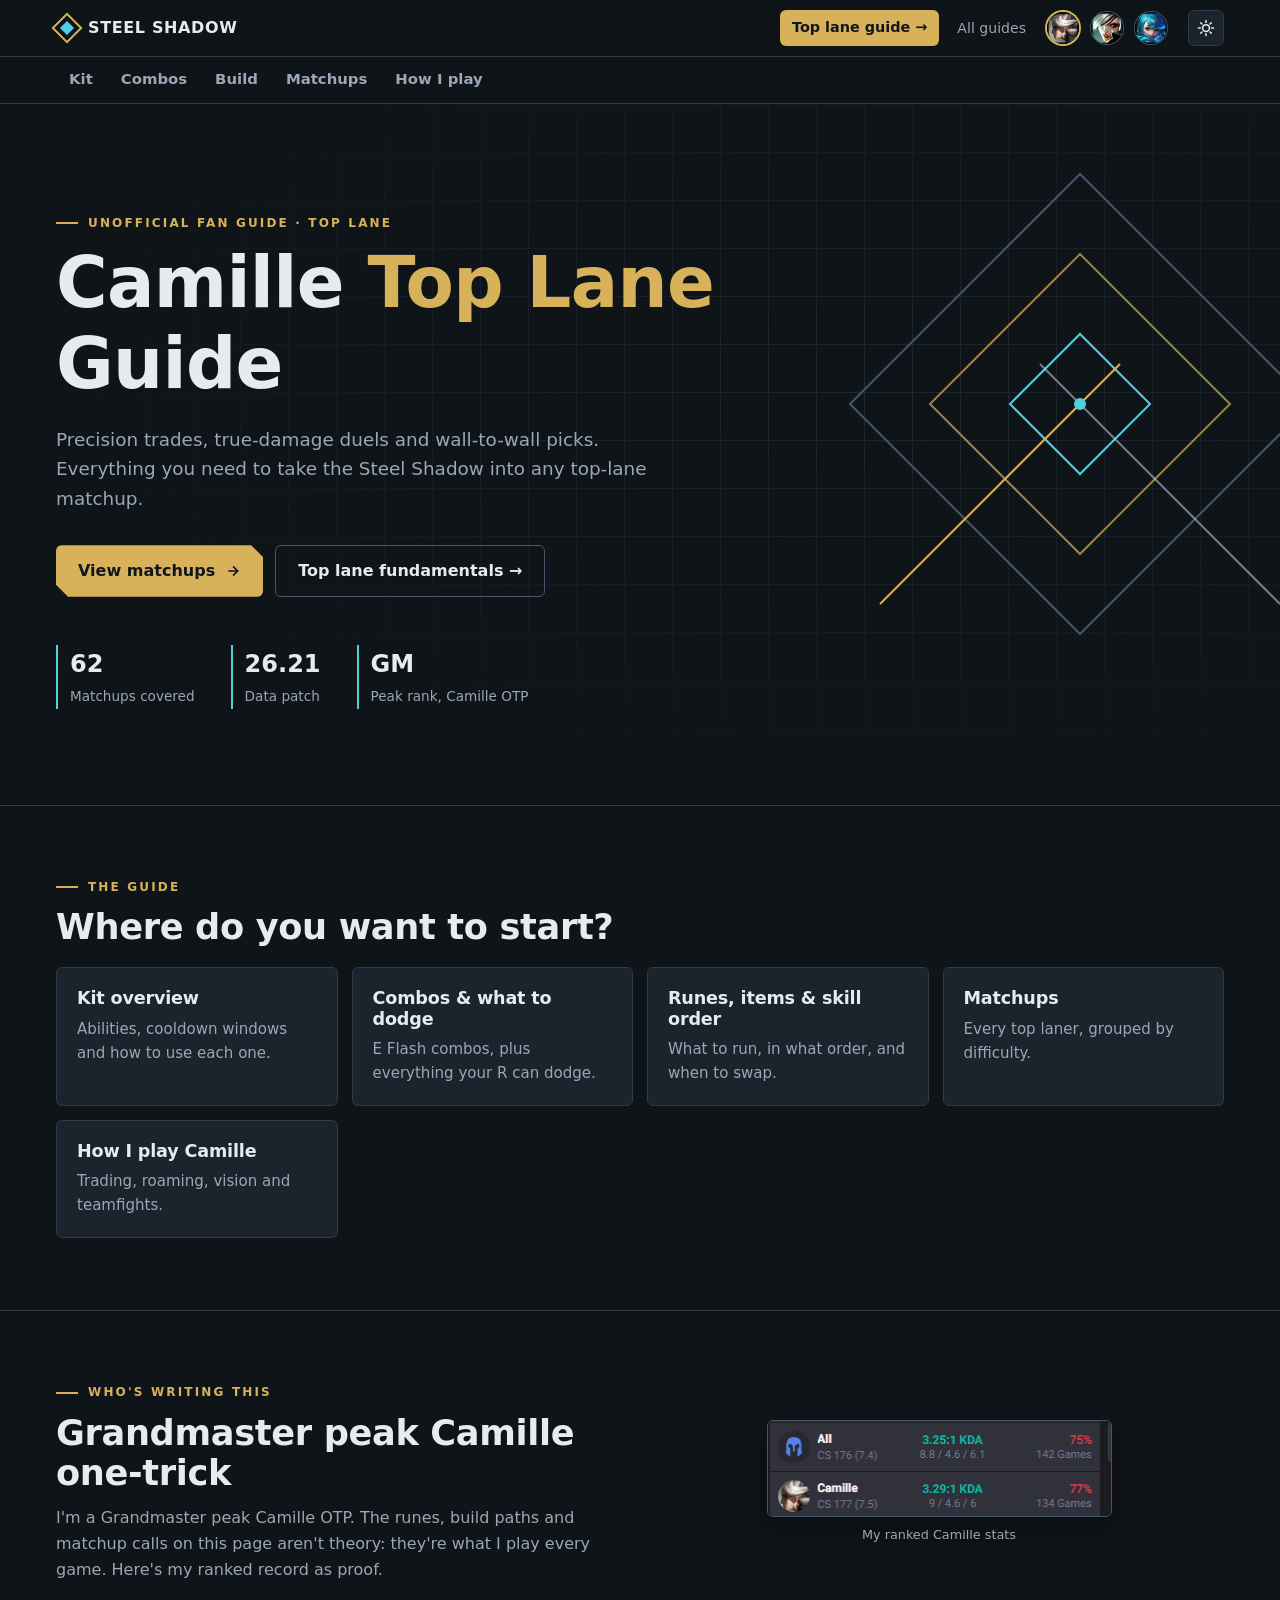
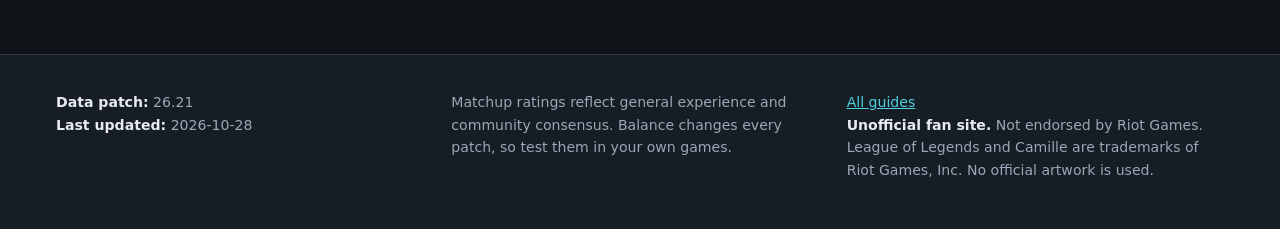
==== commit 54ba2c15: "Split the guide into pages and redesign matchups and build Add Home, Kit, Combos, Build, Matchups an" ====
--- a/index.html
+++ b/index.html
@@ -1,5 +1,5 @@
 <!doctype html>
-<html lang="en">
+<html lang="en" data-theme="dark">
 <head>
 <meta charset="utf-8">
 <meta name="viewport" content="width=device-width, initial-scale=1">
@@ -19,433 +19,26 @@
 <meta name="twitter:title" content="Camille Top Lane Guide">
 <meta name="twitter:description" content="Runes, build, combos and every top-lane matchup from a Grandmaster-peak Camille one-trick.">
 <link rel="icon" type="image/svg+xml" href="data:image/svg+xml,%3Csvg xmlns='http://www.w3.org/2000/svg' viewBox='0 0 64 64'%3E%3Crect width='64' height='64' rx='12' fill='%230f1419'/%3E%3Cpolygon points='32,6 58,32 32,58 6,32' fill='none' stroke='%23d8b25a' stroke-width='5'/%3E%3Cpolygon points='32,20 44,32 32,44 20,32' fill='%234fd1e0'/%3E%3C/svg%3E">
-<style>
-  :root {
-    --bg: #0f1419;
-    --bg-2: #161d25;
-    --surface: #1b232d;
-    --surface-2: #222c38;
-    --line: #2f3b49;
-    --line-strong: #46556a;
-    --text: #e6ebf0;
-    --text-dim: #9aa7b6;
-    --steel: #b9c4d0;
-    --accent: #d8b25a;
-    --accent-2: #4fd1e0;
-    --accent-ink: #11161c;
-    --easy: #3fb67a;
-    --even: #d9b53c;
-    --hard: #e0574f;
-    --vhard: #ff2e63;
-    --shadow: 0 10px 30px rgba(0,0,0,.35);
-    --radius: 6px;
-    color-scheme: dark;
-  }
-  :root[data-theme="light"] {
-    --bg: #eef1f5;
-    --bg-2: #e3e8ee;
-    --surface: #ffffff;
-    --surface-2: #f4f6f9;
-    --line: #d3dae3;
-    --line-strong: #aeb9c7;
-    --text: #18202a;
-    --text-dim: #566375;
-    --steel: #5b6878;
-    --accent: #a77a14;
-    --accent-2: #0b8a99;
-    --accent-ink: #ffffff;
-    --easy: #1f8f57;
-    --even: #a8820b;
-    --hard: #c23a32;
-    --vhard: #b0103d;
-    --shadow: 0 10px 30px rgba(20,30,45,.10);
-    color-scheme: light;
-  }
-  @media (prefers-color-scheme: light) {
-    :root:not([data-theme="dark"]) {
-      --bg: #eef1f5; --bg-2: #e3e8ee; --surface: #ffffff; --surface-2: #f4f6f9;
-      --line: #d3dae3; --line-strong: #aeb9c7; --text: #18202a; --text-dim: #566375;
-      --steel: #5b6878; --accent: #a77a14; --accent-2: #0b8a99; --accent-ink: #ffffff;
-      --easy: #1f8f57; --even: #a8820b; --hard: #c23a32; --vhard: #b0103d;
-      --shadow: 0 10px 30px rgba(20,30,45,.10);
-      color-scheme: light;
-    }
-  }
 
-  * { box-sizing: border-box; }
-  html { scroll-behavior: smooth; }
-  body {
-    margin: 0;
-    background: var(--bg);
-    color: var(--text);
-    font: 16px/1.6 "Inter", "Segoe UI", system-ui, -apple-system, Roboto, Helvetica, Arial, sans-serif;
-    -webkit-font-smoothing: antialiased;
-  }
-  a { color: var(--accent-2); }
-  .wrap { max-width: 1200px; margin: 0 auto; padding: 0 16px; }
-  .wrap.wide { max-width: 1480px; }
-  section { padding: 72px 0; border-top: 1px solid var(--line); }
-  h1, h2, h3 { line-height: 1.15; letter-spacing: -.01em; margin: 0; }
-  h2 { font-size: clamp(1.6rem, 3vw, 2.2rem); }
-  .eyebrow {
-    font-size: .75rem; font-weight: 700; letter-spacing: .18em; text-transform: uppercase;
-    color: var(--accent); margin-bottom: 10px; display: flex; align-items: center; gap: 10px;
-  }
-  .eyebrow::before { content: ""; width: 22px; height: 2px; background: var(--accent); }
-  .section-lead { color: var(--text-dim); max-width: 70ch; margin: 12px 0 32px; }
-
-  /* Top bar */
-  .topbar {
-    position: sticky; top: 0; z-index: 50;
-    background: color-mix(in srgb, var(--bg) 85%, transparent);
-    backdrop-filter: blur(10px);
-    border-bottom: 1px solid var(--line);
-  }
-  .topbar .wrap { display: flex; align-items: center; justify-content: space-between; height: 56px; gap: 12px; }
-  .brand { display: flex; align-items: center; gap: 10px; font-weight: 700; letter-spacing: .04em; color: var(--text); text-decoration: none; }
-  .brand-mark { width: 22px; height: 22px; position: relative; }
-  .brand-mark::before, .brand-mark::after {
-    content: ""; position: absolute; inset: 0; border: 2px solid var(--accent); transform: rotate(45deg);
-  }
-  .brand-mark::after { inset: 6px; background: var(--accent-2); border: 0; }
-  .nav { display: flex; gap: 18px; align-items: center; }
-  .nav a { color: var(--text-dim); text-decoration: none; font-size: .9rem; transition: color .2s; }
-  .nav a:hover { color: var(--text); }
-  .nav a.nav-cta { color: var(--accent-ink); background: var(--accent); font-weight: 700; padding: 6px 12px; border-radius: var(--radius); }
-  .nav a.nav-cta:hover { color: var(--accent-ink); filter: brightness(1.08); }
-  @media (max-width: 760px) { .nav a.nav-cta { display: inline-block; font-size: .8rem; padding: 5px 10px; } }
-  .toplane-banner { margin-top: 28px; display: flex; align-items: center; justify-content: space-between; gap: 20px; flex-wrap: wrap;
-    padding: 24px; border: 1px solid var(--accent); border-radius: var(--radius); text-decoration: none; color: var(--text);
-    background: linear-gradient(135deg, color-mix(in srgb, var(--accent) 14%, var(--surface)), var(--surface)); }
-  .toplane-banner h3 { font-size: 1.2rem; }
-  .toplane-banner p { color: var(--text-dim); margin: 8px 0 0; max-width: 60ch; }
-  .toplane-banner:hover { box-shadow: var(--shadow); }
-  @media (max-width: 760px) { .nav a { display: none; } }
-  .icon-btn {
-    background: var(--surface); color: var(--text); border: 1px solid var(--line);
-    width: 36px; height: 36px; border-radius: var(--radius); cursor: pointer; display: grid; place-items: center;
-    transition: border-color .2s, transform .2s;
-  }
-  .icon-btn:hover { border-color: var(--accent); }
-
-  /* Hero */
-  .hero { position: relative; overflow: hidden; padding: 110px 0 96px; border-top: 0; }
-  .hero-grid {
-    position: absolute; inset: 0; pointer-events: none; opacity: .5;
-    background-image:
-      linear-gradient(var(--line) 1px, transparent 1px),
-      linear-gradient(90deg, var(--line) 1px, transparent 1px);
-    background-size: 48px 48px;
-    mask-image: radial-gradient(ellipse at 70% 40%, #000 0%, transparent 70%);
-    -webkit-mask-image: radial-gradient(ellipse at 70% 40%, #000 0%, transparent 70%);
-  }
-  .hero-blades { position: absolute; right: -60px; top: 40px; width: 520px; height: 520px; pointer-events: none; }
-  @media (max-width: 900px) { .hero-blades { opacity: .25; right: -200px; } }
-  .hero h1 { font-size: clamp(2.4rem, 6vw, 4.4rem); font-weight: 800; max-width: 14ch; }
-  .hero h1 span { color: var(--accent); }
-  .hero p { color: var(--text-dim); font-size: 1.15rem; max-width: 52ch; margin: 20px 0 32px; }
-  .btn {
-    display: inline-flex; align-items: center; gap: 10px; cursor: pointer;
-    background: var(--accent); color: var(--accent-ink); border: 0; font: inherit; font-weight: 700;
-    padding: 12px 22px; border-radius: var(--radius); text-decoration: none;
-    clip-path: polygon(0 0, calc(100% - 12px) 0, 100% 12px, 100% 100%, 12px 100%, 0 calc(100% - 12px));
-    transition: transform .2s, filter .2s;
-  }
-  .btn:hover { transform: translateY(-2px); filter: brightness(1.08); }
-  .btn.ghost {
-    background: transparent; color: var(--text); border: 1px solid var(--line-strong); clip-path: none;
-  }
-  .btn.ghost:hover { border-color: var(--accent-2); color: var(--accent-2); }
-  .hero-stats { display: flex; gap: 36px; margin-top: 48px; flex-wrap: wrap; }
-  .hero-stats div { border-left: 2px solid var(--accent-2); padding-left: 12px; }
-  .hero-stats b { display: block; font-size: 1.5rem; }
-  .hero-stats span { color: var(--text-dim); font-size: .85rem; }
-
-  /* Cards */
-  .grid { display: grid; gap: 16px; grid-template-columns: repeat(auto-fit, minmax(210px, 1fr)); }
-  .card {
-    background: var(--surface); border: 1px solid var(--line); border-radius: var(--radius);
-    padding: 22px; position: relative; transition: border-color .25s, transform .25s, box-shadow .25s;
-  }
-  .card::after {
-    content: ""; position: absolute; top: -1px; right: -1px; width: 18px; height: 18px;
-    border-top: 2px solid var(--accent); border-right: 2px solid var(--accent); opacity: 0; transition: opacity .25s;
-  }
-  .card:hover { border-color: var(--line-strong); transform: translateY(-3px); box-shadow: var(--shadow); }
-  .card:hover::after { opacity: 1; }
-  .key {
-    width: 40px; height: 40px; display: grid; place-items: center; font-weight: 800; color: var(--accent-2);
-    border: 1.5px solid var(--accent-2); transform: rotate(45deg); margin: 6px 0 18px 4px;
-  }
-  .key span { transform: rotate(-45deg); }
-  /* Icons (embedded Data Dragon art) */
-  .ability { position: relative; width: 52px; height: 52px; margin: 0 0 16px; }
-  .ability img { width: 52px; height: 52px; border-radius: 6px; border: 1.5px solid var(--accent-2); display: block; }
-  .ability b {
-    position: absolute; right: -6px; bottom: -6px; min-width: 20px; height: 20px; padding: 0 4px;
-    display: grid; place-items: center; font-size: .72rem; border-radius: 4px;
-    background: var(--accent-2); color: var(--accent-ink);
-  }
-  .ico { display: inline-block; vertical-align: middle; border-radius: 4px; border: 1px solid var(--line-strong); flex: none; }
-  .ico-champ { width: 30px; height: 30px; margin-right: 10px; }
-  .ico-item { width: 22px; height: 22px; margin-right: 6px; }
-  .champ-name { display: inline-flex; align-items: center; }
-  .item-label { display: flex; align-items: center; flex-wrap: wrap; gap: 2px 0; }
-  .card h3 { font-size: 1.05rem; }
-  .card .sub { color: var(--text-dim); font-size: .8rem; text-transform: uppercase; letter-spacing: .1em; }
-  .card p { color: var(--text-dim); margin: 10px 0 0; font-size: .95rem; }
-  .card .tip { margin-top: 14px; padding-top: 12px; border-top: 1px dashed var(--line); font-size: .9rem; color: var(--text); }
-  .card .tip b { color: var(--accent); }
-
-  /* Build */
-  .build-grid { display: grid; gap: 16px; grid-template-columns: repeat(auto-fit, minmax(280px, 1fr)); }
-  .build-card h3 { font-size: 1rem; margin-bottom: 12px; display: flex; justify-content: space-between; gap: 8px; }
-  .build-card h3 small { color: var(--text-dim); font-weight: 500; font-size: .8rem; }
-  .chips { display: flex; flex-wrap: wrap; gap: 8px; }
-  .chip {
-    background: var(--surface-2); border: 1px solid var(--line); padding: 5px 10px; border-radius: 4px; font-size: .88rem;
-  }
-  .chip.primary { border-color: var(--accent); color: var(--accent); }
-  b.ks { display: inline-flex; align-items: center; gap: 6px; }
-  .ico-rune { width: 22px; height: 22px; border-radius: 50%; background: #0b0f14; flex: none; }
-  .rune-chip { display: inline-flex; align-items: center; gap: 6px; }
-  button.rune-chip { font: inherit; color: inherit; cursor: pointer; border-style: dashed; }
-  button.rune-chip:hover, button.rune-chip:focus-visible { border-color: var(--accent-2); }
-  button.rune-chip.swapped { border-style: solid; border-color: var(--accent-2); color: var(--accent-2); }
-  .rune-chip .swap { font-size: .75rem; color: var(--accent-2); font-weight: 800; }
-  .rune-note { margin: 0 0 8px !important; font-size: .85rem; color: var(--text-dim); }
-  .rune-note b { color: var(--text); }
-  .rune-hint { margin: 0 0 12px !important; font-size: .78rem; color: var(--text-dim); font-style: italic; }
-  .rune-chip img { width: 20px; height: 20px; border-radius: 50%; background: #0b0f14; }
-  .rune-chip.primary img { width: 28px; height: 28px; }
-  .card .sub.tree { display: flex; align-items: center; gap: 6px; }
-  .card .sub.tree img { width: 18px; height: 18px; }
-  .list { margin: 0; padding: 0; list-style: none; }
-  .list li { padding: 8px 0; border-bottom: 1px solid var(--line); display: flex; justify-content: space-between; gap: 12px; font-size: .92rem; }
-  .list li:last-child { border-bottom: 0; }
-  .list.stack li { flex-direction: column; gap: 2px; }
-  .list.stack li span { text-align: left; }
-  .list li span { color: var(--text-dim); text-align: right; }
-  .skill-order { display: grid; grid-template-columns: 28px repeat(18, minmax(18px, 1fr)); gap: 3px; font-size: .72rem; overflow-x: auto; }
-  .skill-order div { height: 24px; display: grid; place-items: center; border-radius: 3px; background: var(--surface-2); color: var(--text-dim); }
-  .skill-order .lbl { background: transparent; color: var(--text); font-weight: 700; }
-  .skill-order .on { background: var(--accent-2); color: var(--accent-ink); font-weight: 700; }
-  .skill-order .on.r { background: var(--accent); }
-  .skill-order .lvl { background: transparent; }
-  .note { font-size: .85rem; color: var(--text-dim); margin-top: 12px; }
-  .about { display: grid; gap: 28px; grid-template-columns: repeat(auto-fit, minmax(300px, 1fr)); align-items: center; }
-  .proof { margin: 0; justify-self: center; max-width: 100%; }
-  .proof img {
-    display: block; max-width: 100%; height: auto; border-radius: var(--radius);
-    border: 1px solid var(--line-strong); box-shadow: var(--shadow);
-  }
-  .proof figcaption { margin-top: 8px; font-size: .8rem; color: var(--text-dim); text-align: center; }
-  /* Matchup table */
-  .toolbar { display: flex; flex-wrap: wrap; gap: 12px; align-items: center; margin-bottom: 16px; }
-  .search {
-    flex: 1 1 240px; display: flex; align-items: center; gap: 8px;
-    background: var(--surface); border: 1px solid var(--line); border-radius: var(--radius); padding: 0 12px;
-    transition: border-color .2s;
-  }
-  .search:focus-within { border-color: var(--accent-2); }
-  .search input { background: transparent; border: 0; outline: 0; color: var(--text); font: inherit; padding: 10px 0; width: 100%; }
-  .seg { display: flex; border: 1px solid var(--line); border-radius: var(--radius); overflow: hidden; flex-wrap: wrap; }
-  .seg button {
-    background: var(--surface); color: var(--text-dim); border: 0; border-right: 1px solid var(--line);
-    padding: 9px 14px; font: inherit; font-size: .88rem; cursor: pointer; transition: background .2s, color .2s;
-    display: flex; align-items: center; gap: 6px;
-  }
-  .seg button:last-child { border-right: 0; }
-  .seg button:hover { color: var(--text); }
-  .seg button[aria-pressed="true"] { background: var(--surface-2); color: var(--text); box-shadow: inset 0 -2px 0 var(--accent); }
-  .dot { width: 8px; height: 8px; border-radius: 50%; display: inline-block; }
-  .dot.easy { background: var(--easy); } .dot.even { background: var(--even); } .dot.hard { background: var(--hard); }
-  .dot.vhard { background: var(--vhard); box-shadow: 0 0 0 2px color-mix(in srgb, var(--vhard) 35%, transparent); }
-  .meta-row { display: flex; justify-content: space-between; align-items: center; flex-wrap: wrap; gap: 8px; font-size: .85rem; color: var(--text-dim); margin-bottom: 10px; }
-  .legend { display: flex; gap: 14px; flex-wrap: wrap; align-items: center; }
-  .legend span { display: inline-flex; align-items: center; gap: 6px; }
-
-  .table-wrap {
-    border: 1px solid var(--line); border-radius: var(--radius); background: var(--surface);
-    overflow: auto; max-height: 78vh; -webkit-overflow-scrolling: touch;
-  }
-  table { border-collapse: separate; border-spacing: 0; width: 100%; min-width: 1180px; font-size: .88rem; line-height: 1.5; }
-  thead th {
-    position: sticky; top: 0; z-index: 3; background: var(--surface-2); text-align: left;
-    font-size: .74rem; letter-spacing: .08em; text-transform: uppercase; color: var(--steel);
-    padding: 12px 14px; border-bottom: 1px solid var(--line-strong); white-space: nowrap; cursor: pointer; user-select: none;
-  }
-  thead th:hover { color: var(--text); }
-  thead th .arrow { opacity: .35; margin-left: 4px; font-size: .7rem; }
-  thead th[aria-sort="ascending"] .arrow, thead th[aria-sort="descending"] .arrow { opacity: 1; color: var(--accent); }
-  thead th:first-child, tbody td:first-child { position: sticky; left: 0; }
-  thead th:first-child { z-index: 4; }
-  tbody td:first-child { background: var(--surface); z-index: 1; box-shadow: 1px 0 0 var(--line); }
-  tbody td { padding: 12px 12px; border-bottom: 1px solid var(--line); vertical-align: top; }
-  tbody tr.row { transition: background .15s; }
-  tbody tr.row:hover td { background: var(--surface-2); }
-  tbody tr.row:nth-child(even) td { background: color-mix(in srgb, var(--surface-2) 45%, var(--surface)); }
-  tbody tr.row:nth-child(even):hover td { background: var(--surface-2); }
-  .col-champ { min-width: 110px; font-weight: 700; white-space: nowrap; font-size: .95rem; }
-  .col-wide { min-width: 200px; }
-  .col-mid { min-width: 120px; }
-  .col-narrow { white-space: nowrap; }
-  .col-setup { min-width: 160px; }
-  .col-tips { min-width: 290px; }
-  .setup b { display: block; color: var(--text); }
-  .setup span { display: block; color: var(--text-dim); font-size: .82rem; }
-  .storm-plan {
-    margin-bottom: 8px; padding: 6px 8px; border-left: 2px solid var(--accent-2); border-radius: 3px;
-    background: color-mix(in srgb, var(--accent-2) 10%, transparent); font-size: .84rem;
-  }
-  .storm-plan b { color: var(--accent-2); }
-
-  /* Champ-select quick view + difficulty chart */
-  .quick-grid { display: grid; gap: 16px; grid-template-columns: repeat(auto-fit, minmax(300px, 1fr)); margin-bottom: 24px; }
-  .quick { border-top: 2px solid var(--accent); scroll-margin-top: 72px; }
-  .quick-label { display: block; font-size: .75rem; font-weight: 700; letter-spacing: .12em; text-transform: uppercase; color: var(--accent); margin-bottom: 8px; }
-  .quick-input {
-    width: 100%; font: inherit; font-size: 1.1rem; padding: 12px 14px; border-radius: var(--radius);
-    background: var(--surface-2); color: var(--text); border: 1px solid var(--line-strong);
-  }
-  .quick-input:focus { outline: none; border-color: var(--accent-2); }
-  .qempty { color: var(--text-dim); font-size: .92rem; margin: 14px 0 0; }
-  .ban-list { list-style: none; margin: 12px 0 0; padding: 0; }
-  .ban-list li + li { border-top: 1px solid var(--line); }
-  .ban-list button { all: unset; box-sizing: border-box; width: 100%; display: flex; align-items: center; gap: 10px; padding: 8px 4px; cursor: pointer; border-radius: 6px; }
-  .ban-list button:hover, .ban-list button:focus-visible { background: var(--surface-2); }
-  .ban-list img { width: 30px; height: 30px; border-radius: 50%; }
-  .ban-list .ban-name { font-weight: 700; flex: 1; }
-  .ban-list .my-ban { font-size: .7rem; font-weight: 800; letter-spacing: .06em; text-transform: uppercase; color: var(--accent-ink); background: var(--accent); border-radius: 4px; padding: 2px 6px; }
-  .qcard { margin-top: 16px; }
-  .qhead { display: flex; align-items: center; gap: 14px; margin-bottom: 14px; }
-  .qhead img { width: 56px; height: 56px; border-radius: 6px; border: 1px solid var(--line-strong); }
-  .qhead h3 { font-size: 1.3rem; margin-bottom: 6px; }
-  .qcard dl { margin: 0; display: grid; gap: 12px; }
-  .qcard dt { font-size: .7rem; font-weight: 700; letter-spacing: .12em; text-transform: uppercase; color: var(--accent-2); margin-bottom: 2px; }
-  .qcard dd { margin: 0; font-size: .98rem; }
-  .qcard .setup-line { display: flex; flex-wrap: wrap; align-items: center; gap: 4px 10px; }
-  .qmore { margin-top: 14px; display: flex; flex-wrap: wrap; gap: 8px; align-items: center; font-size: .85rem; color: var(--text-dim); }
-  .linkbtn {
-    background: none; border: 1px solid var(--line-strong); color: var(--text); font: inherit; font-size: .85rem;
-    padding: 5px 10px; border-radius: var(--radius); cursor: pointer;
-  }
-  .linkbtn:hover { border-color: var(--accent-2); color: var(--accent-2); }
-  .diff-chart h3 { font-size: 1rem; margin-bottom: 12px; }
-  .bar-row {
-    display: grid; grid-template-columns: 104px 1fr 28px; align-items: center; gap: 10px; width: 100%;
-    background: none; border: 0; padding: 5px 0; color: var(--text); font: inherit; font-size: .88rem; cursor: pointer; text-align: left;
-  }
-  .bar-track { height: 14px; display: block; }
-  .bar { display: block; height: 100%; min-width: 4px; border-radius: 0 4px 4px 0; transition: filter .15s; }
-  .bar.easy { background: var(--easy); } .bar.even { background: var(--even); } .bar.hard { background: var(--hard); } .bar.vhard { background: var(--vhard); }
-  .bar-val { font-weight: 700; text-align: right; color: var(--text); }
-  .bar-label { color: var(--text-dim); white-space: nowrap; }
-  .bar-row:hover .bar, .bar-row:focus-visible .bar { filter: brightness(1.15); }
-  .bar-row:hover .bar-label { color: var(--text); }
-  .bar-row[aria-pressed="true"] .bar-label { color: var(--text); font-weight: 700; }
-  .diff { display: inline-flex; align-items: center; gap: 8px; font-weight: 700; white-space: nowrap; }
-  .pips { display: inline-flex; gap: 3px; }
-  .pips i { width: 7px; height: 14px; background: var(--line); transform: skewX(-15deg); }
-  .diff.easy { color: var(--easy); } .diff.even { color: var(--even); } .diff.hard { color: var(--hard); }
-  .diff.easy .pips i.f { background: var(--easy); }
-  .diff.even .pips i.f { background: var(--even); }
-  .diff.hard .pips i.f { background: var(--hard); }
-  /* 5 = very hard: solid badge so it reads differently from 4 at a glance */
-  .diff.vhard {
-    color: #fff; background: var(--vhard); padding: 3px 9px 3px 7px; border-radius: 4px;
-    text-transform: uppercase; letter-spacing: .04em; font-size: .8rem;
-    box-shadow: 0 0 14px color-mix(in srgb, var(--vhard) 45%, transparent);
-  }
-  .diff.vhard .pips i { background: rgba(255,255,255,.3); }
-  .diff.vhard .pips i.f { background: #fff; }
-  tbody tr.row.vhard td:first-child { box-shadow: inset 3px 0 0 var(--vhard), 1px 0 0 var(--line); }
-  .empty { padding: 40px; text-align: center; color: var(--text-dim); }
-
-  /* Personal stats */
-
-  /* Tips */
-  .tips { display: grid; gap: 16px; grid-template-columns: repeat(auto-fit, minmax(260px, 1fr)); }
-  .tips ul { margin: 10px 0 0; padding-left: 18px; color: var(--text-dim); font-size: .94rem; }
-  .tips li { margin-bottom: 6px; }
-  .tips li b { color: var(--text); }
-  .tips .num { font-size: .8rem; font-weight: 800; color: var(--accent); letter-spacing: .1em; }
-
-  /* Combos & dodges */
-  .combo-seq { display: flex; flex-wrap: wrap; align-items: center; gap: 6px; margin: 12px 0 4px; }
-  .combo-seq img { width: 34px; height: 34px; border-radius: 5px; border: 1.5px solid var(--accent-2); display: block; }
-  .combo-seq .step { position: relative; }
-  .combo-seq .step b { position: absolute; right: -4px; bottom: -4px; font-size: .62rem; background: var(--accent); color: var(--bg); border-radius: 3px; padding: 0 3px; line-height: 1.3; }
-  .combo-seq .step-txt { border: 1px solid var(--line-strong); border-radius: 5px; padding: 6px 8px; font-size: .78rem; font-weight: 700; }
-  .combo-seq .arr { color: var(--text-dim); font-size: .85rem; }
-  .dodge-grid { margin-top: 28px; }
-  .dodge-list { margin: 10px 0 0; padding: 0; list-style: none; }
-  .dodge-list li { display: flex; gap: 10px; align-items: flex-start; padding: 7px 0; border-bottom: 1px solid var(--line); font-size: .9rem; color: var(--text-dim); }
-  .dodge-list li:last-child { border-bottom: 0; }
-  .dodge-list li img { width: 26px; height: 26px; border-radius: 50%; flex: none; }
-  .dodge-list li b { color: var(--text); }
-  footer { border-top: 1px solid var(--line); padding: 36px 0 48px; color: var(--text-dim); font-size: .88rem; background: var(--bg-2); }
-  footer .wrap { display: grid; gap: 18px; grid-template-columns: repeat(auto-fit, minmax(240px, 1fr)); }
-  footer b { color: var(--text); }
-
-  @media (prefers-reduced-motion: reduce) {
-    *, *::before, *::after { transition: none !important; scroll-behavior: auto !important; }
-  }
-  /* GUIDE_MENU_CSS_START */
-  .guides { position: relative; }
-  .guides summary { list-style: none; cursor: pointer; display: flex; align-items: center; gap: 7px; height: 36px; padding: 0 12px;
-    border: 1px solid var(--line); border-radius: var(--radius); background: var(--surface); color: var(--text); font-size: .88rem; font-weight: 600; }
-  .guides summary::-webkit-details-marker { display: none; }
-  .guides summary:hover, .guides[open] summary { border-color: var(--accent); }
-  .guides-menu { position: absolute; right: 0; top: calc(100% + 8px); min-width: 190px; padding: 6px; z-index: 60;
-    background: var(--surface); border: 1px solid var(--line-strong, var(--line)); border-radius: var(--radius); box-shadow: 0 12px 30px rgba(0,0,0,.3); }
-  .nav .guides-menu a { display: flex; align-items: center; gap: 10px; padding: 8px 10px; border-radius: 6px; color: var(--text); font-size: .9rem; }
-  .nav .guides-menu a:hover { background: var(--surface-2); color: var(--text); }
-  .nav .guides-menu a::before { content: ""; width: 8px; height: 8px; border-radius: 50%; background: var(--dot, var(--text-dim)); }
-  .nav .guides-menu a[aria-current] { color: var(--accent); font-weight: 700; }
-  .guides-menu hr { border: 0; border-top: 1px solid var(--line); margin: 4px 2px; }
-  @media (max-width: 760px) { .nav { gap: 10px; } .guides summary { padding: 0 10px; } .guides summary span { display: none; } }
-  /* On phones the hero already links to the top lane page, so free up the bar */
-  @media (max-width: 480px) { .topbar .nav a.nav-cta { display: none; } .brand { white-space: nowrap; } }
-  /* GUIDE_MENU_CSS_END */
-</style>
+<script>try{var t=localStorage.getItem("guides-theme");if(t)document.documentElement.dataset.theme=t}catch(e){}</script>
+<link rel="stylesheet" href="guide.css">
 </head>
 <body>
-
 <header class="topbar">
   <div class="wrap">
-    <a class="brand" href="#top"><span class="brand-mark" aria-hidden="true"></span> STEEL SHADOW</a>
+    <a class="brand" href="./"><span class="brand-mark" aria-hidden="true"></span> STEEL SHADOW</a>
     <nav class="nav">
-      <a href="#kit">Kit</a>
-      <a href="#combos">Combos</a>
-      <a href="#build">Build</a>
-      <a href="#quick">Champ select</a>
-      <a href="#matchups">Matchups</a>
-      <a href="#tips">Tips</a>
       <a class="nav-cta" href="top-lane.html">Top lane guide →</a>
-      <!-- GUIDE_MENU_START -->
-      <details class="guides" id="guideMenu">
-        <summary title="Switch guide"><svg width="16" height="16" viewBox="0 0 24 24" fill="none" stroke="currentColor" stroke-width="2"><rect x="3" y="3" width="7" height="7" rx="1.5"/><rect x="14" y="3" width="7" height="7" rx="1.5"/><rect x="3" y="14" width="7" height="7" rx="1.5"/><rect x="14" y="14" width="7" height="7" rx="1.5"/></svg><span>Guides</span></summary>
-        <div class="guides-menu">
-          <a href="https://holymolystar.github.io/">All guides</a>
-          <hr>
-          <a href="https://holymolystar.github.io/camille-guide/" style="--dot:#d8b25a" aria-current="page">Camille</a>
-          <a href="https://holymolystar.github.io/riven-guide/" style="--dot:#45e0a0">Riven</a>
-          <a href="https://holymolystar.github.io/gwen-guide/" style="--dot:#7fb2ff">Gwen</a>
-        </div>
-      </details>
-      <script>document.addEventListener("click", e => { const d = document.getElementById("guideMenu"); if (d.open && !d.contains(e.target)) d.open = false; });</script>
-      <!-- GUIDE_MENU_END -->
+      <a class="all-guides" href="../hub/">All guides</a><div class="champ-links" role="group" aria-label="Switch champion guide"><a href="../camille-guide/" aria-label="Camille guide" title="Camille guide" aria-current="page"><img src="icons/camille.png" width="32" height="32" alt=""></a><a href="../riven-guide/" aria-label="Riven guide" title="Riven guide"><img src="icons/riven.png" width="32" height="32" alt=""></a><a href="../gwen-guide/" aria-label="Gwen guide" title="Gwen guide"><img src="icons/gwen.png" width="32" height="32" alt=""></a></div>
       <button class="icon-btn" id="themeToggle" type="button" aria-label="Toggle light and dark mode" title="Toggle theme">
         <svg width="18" height="18" viewBox="0 0 24 24" fill="none" stroke="currentColor" stroke-width="2" stroke-linecap="round"><circle cx="12" cy="12" r="4.5"/><path d="M12 2v2.5M12 19.5V22M2 12h2.5M19.5 12H22M4.9 4.9l1.8 1.8M17.3 17.3l1.8 1.8M4.9 19.1l1.8-1.8M17.3 6.7l1.8-1.8"/></svg>
       </button>
     </nav>
   </div>
 </header>
-
-<main id="top">
-  <!-- HERO -->
-  <section class="hero">
+<nav class="subnav" aria-label="Guide pages"><div class="wrap"><a href="kit.html">Kit</a><a href="combos.html">Combos</a><a href="build.html">Build</a><a href="matchups.html">Matchups</a><a href="how-i-play.html">How I play</a></div></nav>
+<main id="top" class="">
+<section class="hero">
     <div class="hero-grid" aria-hidden="true"></div>
     <svg class="hero-blades" viewBox="0 0 520 520" aria-hidden="true">
       <g fill="none" stroke-width="2">
@@ -462,11 +55,9 @@
       <h1>Camille <span>Top Lane</span> Guide</h1>
       <p>Precision trades, true-damage duels and wall-to-wall picks. Everything you need to take the Steel Shadow into any top-lane matchup.</p>
       <div style="display:flex;gap:12px;flex-wrap:wrap">
-        <a class="btn" href="#matchups">View matchup table
-          <svg width="16" height="16" viewBox="0 0 24 24" fill="none" stroke="currentColor" stroke-width="2.5"><path d="M12 5v14M5 12l7 7 7-7"/></svg>
+        <a class="btn" href="matchups.html">View matchups
+          <svg width="16" height="16" viewBox="0 0 24 24" fill="none" stroke="currentColor" stroke-width="2.5"><path d="M5 12h14M12 5l7 7-7 7"/></svg>
         </a>
-        <a class="btn ghost" href="#quick">Champ select</a>
-        <a class="btn ghost" href="#build">Core build</a>
         <a class="btn ghost" href="top-lane.html">Top lane fundamentals →</a>
       </div>
       <div class="hero-stats">
@@ -476,9 +67,8 @@
       </div>
     </div>
   </section>
-
-  <!-- ABOUT -->
-  <section id="about">
+<section><div class="wrap"><div class="eyebrow">The guide</div><h2>Where do you want to start?</h2><div class="page-cards" style="margin-top:20px"><a class="page-card" href="kit.html"><h3>Kit overview</h3><p>Abilities, cooldown windows and how to use each one.</p></a><a class="page-card" href="combos.html"><h3>Combos &amp; what to dodge</h3><p>E Flash combos, plus everything your R can dodge.</p></a><a class="page-card" href="build.html"><h3>Runes, items &amp; skill order</h3><p>What to run, in what order, and when to swap.</p></a><a class="page-card" href="matchups.html"><h3>Matchups</h3><p>Every top laner, grouped by difficulty.</p></a><a class="page-card" href="how-i-play.html"><h3>How I play Camille</h3><p>Trading, roaming, vision and teamfights.</p></a></div></div></section>
+<section id="about">
     <div class="wrap about">
       <div>
         <div class="eyebrow">Who's writing this</div>
@@ -491,954 +81,16 @@
       </figure>
     </div>
   </section>
-
-  <!-- KIT -->
-  <section id="kit">
-    <div class="wrap">
-      <div class="eyebrow">Kit overview</div>
-      <h2>The protocols</h2>
-      <p class="section-lead">Camille wins through short, precise trades. Learn the cooldown windows and every ability becomes a threat.</p>
-      <div class="grid" id="kitGrid"></div>
-    </div>
-  </section>
-
-  <!-- COMBOS & DODGES -->
-  <section id="combos">
-    <div class="wrap">
-      <div class="eyebrow">Combos</div>
-      <h2>Combos &amp; what to dodge</h2>
-      <p class="section-lead">The E Flash combos and hitting W during E, then everything your R can dodge, collected from the matchup table.</p>
-      <div class="tips" id="comboGrid"></div>
-      <div class="tips dodge-grid" id="dodgeGrid"></div>
-    </div>
-  </section>
-
-  <!-- BUILD -->
-  <section id="build">
-    <div class="wrap">
-      <div class="eyebrow">Core build</div>
-      <h2>Runes, items &amp; skill order</h2>
-      <p class="section-lead" id="buildLead">A standard baseline. Builds shift every patch, so all of this lives in the <code>BUILD</code> object in the script and is quick to edit.</p>
-      <div class="build-grid" id="buildGrid"></div>      <div class="card build-card" style="margin-top:16px">
-        <h3>Skill order <small id="skillPriority"></small></h3>
-        <div class="skill-order" id="skillOrder"></div>
-        <p class="note" id="skillNote"></p>
-      </div>
-    </div>
-  </section>
-
-  <!-- MATCHUPS -->
-  <section id="matchups">
-    <div class="wrap wide">
-      <div class="eyebrow">Matchup spreadsheet</div>
-      <h2>Every top-lane matchup</h2>
-      <p class="section-lead">Difficulty is from Camille's side. In champ select, type the enemy below for a quick card. Click a column header to sort the full table.</p>
-
-      <div class="quick-grid">
-        <div class="card quick" id="quick">
-          <label class="quick-label" for="quickInput">Champ select: enemy top laner</label>
-          <input id="quickInput" class="quick-input" list="champList" placeholder="Type a champion…" autocomplete="off" spellcheck="false">
-          <datalist id="champList"></datalist>
-          <div id="quickCard" aria-live="polite"></div>
-        </div>
-        <div class="card bans">
-          <h3>Ban options</h3>
-          <ul class="ban-list" id="banList"></ul>
-          <p class="note">Click a champion to open their matchup card.</p>
-        </div>
-        <div class="card diff-chart">
-          <h3>Matchups by difficulty</h3>
-          <div id="diffChart"></div>
-          <p class="note">Click a bar to filter the table.</p>
-        </div>
-      </div>
-
-      <div class="toolbar">
-        <label class="search">
-          <svg width="16" height="16" viewBox="0 0 24 24" fill="none" stroke="currentColor" stroke-width="2" aria-hidden="true"><circle cx="11" cy="11" r="7"/><path d="M20 20l-4-4"/></svg>
-          <input id="search" type="search" placeholder="Search champion…" autocomplete="off" aria-label="Search champion">
-        </label>
-        <div class="seg" role="group" aria-label="Filter by difficulty" id="diffFilter">
-          <button type="button" data-f="all" aria-pressed="true">All</button>
-          <button type="button" data-f="easy" aria-pressed="false"><span class="dot easy"></span>Easy</button>
-          <button type="button" data-f="even" aria-pressed="false"><span class="dot even"></span>Even</button>
-          <button type="button" data-f="hard" aria-pressed="false"><span class="dot hard"></span>Hard</button>
-          <button type="button" data-f="vhard" aria-pressed="false"><span class="dot vhard"></span>Very hard</button>
-        </div>
-      </div>
-
-      <div class="meta-row">
-        <span id="resultCount"></span>
-        <span class="legend">
-          <span><span class="dot easy"></span>1–2 Easy</span>
-          <span><span class="dot even"></span>3 Even</span>
-          <span><span class="dot hard"></span>4 Hard</span>
-          <span><span class="dot vhard"></span>5 Very hard</span>
-        </span>
-      </div>
-
-      <div class="table-wrap">
-        <table id="matchupTable">
-          <thead><tr id="headRow"></tr></thead>
-          <tbody id="tbody"></tbody>
-        </table>
-      </div>
-    </div>
-  </section>
-
-  <!-- TIPS -->
-  <section id="tips">
-    <div class="wrap">
-      <div class="eyebrow">General tips</div>
-      <h2>How I play Camille</h2>
-      <p class="section-lead">Short, clean trades in lane, then push and roam to put pressure on the whole map.</p>
-      <div class="tips">
-        <div class="card">
-          <div class="num">01</div>
-          <h3>Trading pattern</h3>
-          <ul>
-            <li><b>Into most champions:</b> Q a minion, use the move speed to W the enemy, then Q2 auto for the true damage and leave.</li>
-            <li><b>Play around your passive.</b> Trade when the shield is ready and back off while it's on cooldown. Since 26.16 it's smaller early but back every 14s, so look for more short trades rather than long ones.</li>
-            <li><b>Passive timing trick:</b> E in just before your passive is back up. It comes off cooldown while they're stunned, so the shield is fresh for when they hit back instead of being wasted.</li>
-            <li><b>Buffer CC.</b> If you're mid Q auto when their CC lands, the Q auto still goes through. Press E just before you get CC'd to cancel it and still move, but once E1 starts pulling you to the wall, they can interrupt the dash. Q is especially handy into Riven, Renekton and Pantheon, and it works on any stun.</li>
-            <li><b>Land the W edge.</b> The outer cone slows and heals you; the center doesn't.</li>
-            <li><b>Stormraider's lanes:</b> a different trade. Dump as much damage as possible to proc it, even using E to get in, then use the move speed to get out before they trade back. Repeat every time your cooldowns are up. You can play much more aggressively and get away with E starts, especially when their Bone Plating is down.</li>
-          </ul>
-        </div>
-        <div class="card">
-          <div class="num">02</div>
-          <h3>Push and roam</h3>
-          <ul>
-            <li><b>Shove, then move.</b> Push the wave in and look for plays mid or in the river.</li>
-            <li><b>Slow push before you back</b> so you lose nothing while shopping.</li>
-            <li><b>Crash for plates</b> once you have Sheen, since Q2 true damage burns turrets fast.</li>
-            <li><b>Proxy with Hydra.</b> Rushing Ravenous Hydra lets you proxy and play near their tower, then sustain back up off the wave.</li>
-            <li><b>Hold it in bad lanes.</b> Keep the wave near your tower and farm with Q until you can shove.</li>
-          </ul>
-        </div>
-        <div class="card">
-          <div class="num">03</div>
-          <h3>The vision game</h3>
-          <ul>
-            <li><b>Leave your side lane.</b> Disappear from vision: just the threat that you might show up mid pressures their whole team.</li>            <li><b>Group for objectives.</b> Be with your team before Baron or Dragon soul.</li>
-          </ul>
-        </div>
-        <div class="card">
-          <div class="num">04</div>
-          <h3>Teamfight role</h3>
-          <ul>
-            <li><b>Assassin-diver:</b> E from fog onto their carry, then R to cut off peel.</li>
-            <li><b>R to isolate.</b> It knocks back everyone else, so use it to cut the target off rather than as damage.</li>
-            <li><b>Wait for their CC.</b> Let key crowd control (displacements, stuns) go out before you commit.</li>
-            <li><b>Flank.</b> E in from an angle; E-ing in from the front gets you peeled.</li>
-          </ul>
-        </div>
-      </div>
-      <a class="toplane-banner" href="top-lane.html">
-        <div>
-          <div class="eyebrow" style="margin-bottom:6px">Next: top lane fundamentals</div>
-          <h3>First waves, wave management, proxying &amp; the 2026 changes</h3>
-          <p>How to play levels 1–3, when to three-wave crash, how to set up and break a freeze, how to proxy and how to stop one.</p>
-        </div>
-        <span class="btn">Open the top lane guide →</span>
-      </a>
-    </div>
-  </section>
 </main>
-
+<script>(()=>{const h=location.hash.slice(1),m={kit:"kit.html",combos:"combos.html",build:"build.html",matchups:"matchups.html",quick:"matchups.html",tips:"how-i-play.html"};if(m[h])location.replace(m[h])})()</script>
 <footer>
   <div class="wrap">
     <div><b>Data patch:</b> <span id="footPatch"></span><br><b>Last updated:</b> <span id="footUpdated"></span></div>
     <div>Matchup ratings reflect general experience and community consensus. Balance changes every patch, so test them in your own games.</div>
-    <div><b>Unofficial fan site.</b> Not endorsed by Riot Games. League of Legends and Camille are trademarks of Riot Games, Inc. No official artwork is used.</div>
+    <div><a href="../hub/">All guides</a><br><b>Unofficial fan site.</b> Not endorsed by Riot Games. League of Legends and Camille are trademarks of Riot Games, Inc. No official artwork is used.</div>
   </div>
 </footer>
-
-<script>
-/* =====================================================================
-   EDIT EACH PATCH
-   ---------------------------------------------------------------------
-   SITE      – patch label + last-updated date (footer & hero)
-   BUILD     – runes, items, skill order
-   MATCHUPS  – one object per champion. Fields:
-     champion     string
-     difficulty   1–5 (1–2 easy, 3 even, 4–5 hard), from Camille's side
-     keystone     "Grasp of the Undying" | "Conqueror" | …
-     start        starting item
-     summoner     second summoner (Flash assumed as first)
-     lanePlan     levels 1–6 plan
-     dodge        key ability to dodge / play around
-     spikes       their spikes vs Camille's
-     winCondition how Camille wins the game
-     notes        extra notes
-     lock         fields your match data must not override, e.g. ["keystone"]
-   ===================================================================== */
-/* Icons (data URIs), written by build-icons.ps1. Don't edit by hand. */
-/* ICONS_START */
-const ICONS = {"champ":{"Aatrox":"[data-uri]","Akali":"[data-uri]","Ambessa":"[data-uri]","Aurora":"[data-uri]","Cassiopeia":"[data-uri]","Cho\u0027Gath":"[data-uri]","Darius":"[data-uri]","Dr. Mundo":"[data-uri]","Fiora":"[data-uri]","Gangplank":"[data-uri]","Garen":"[data-uri]","Gnar":"[data-uri]","Gragas":"[data-uri]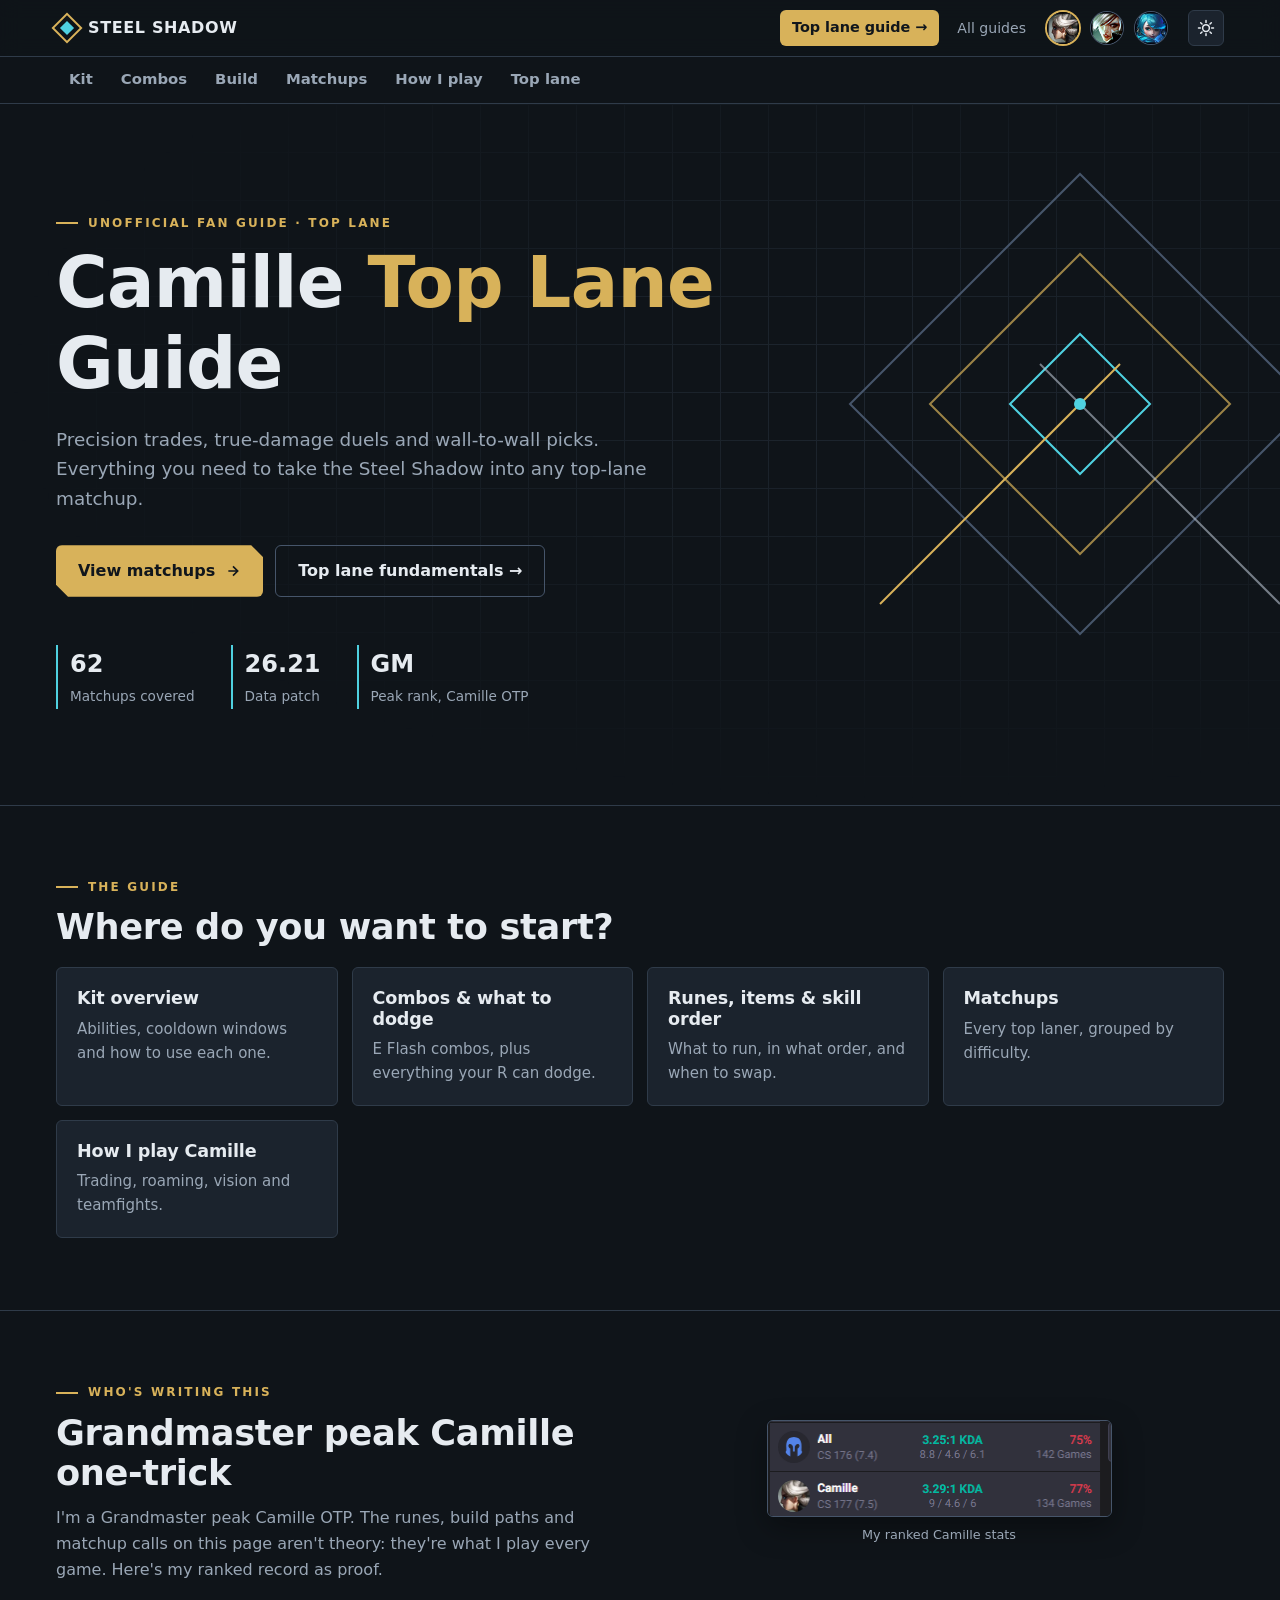
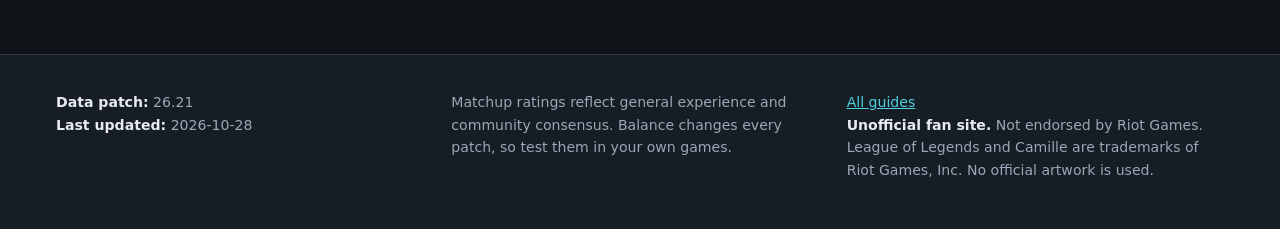
